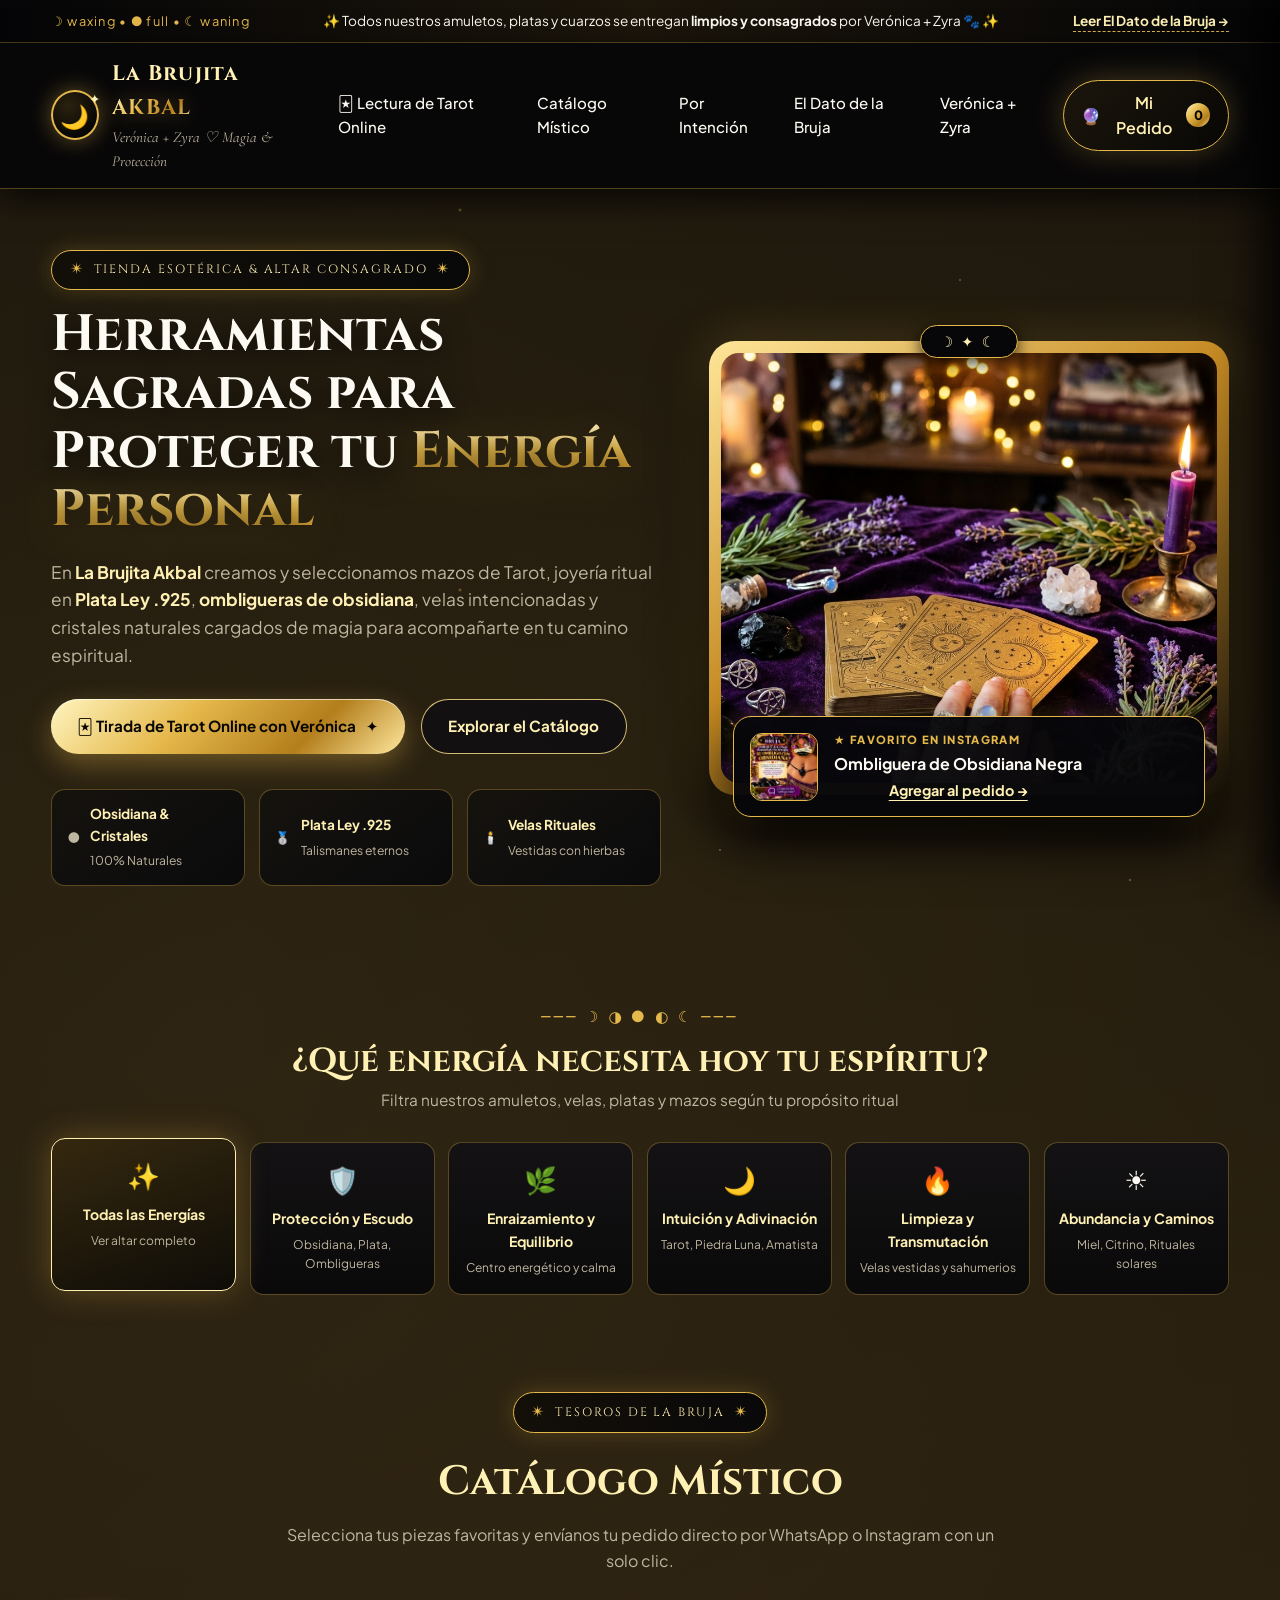
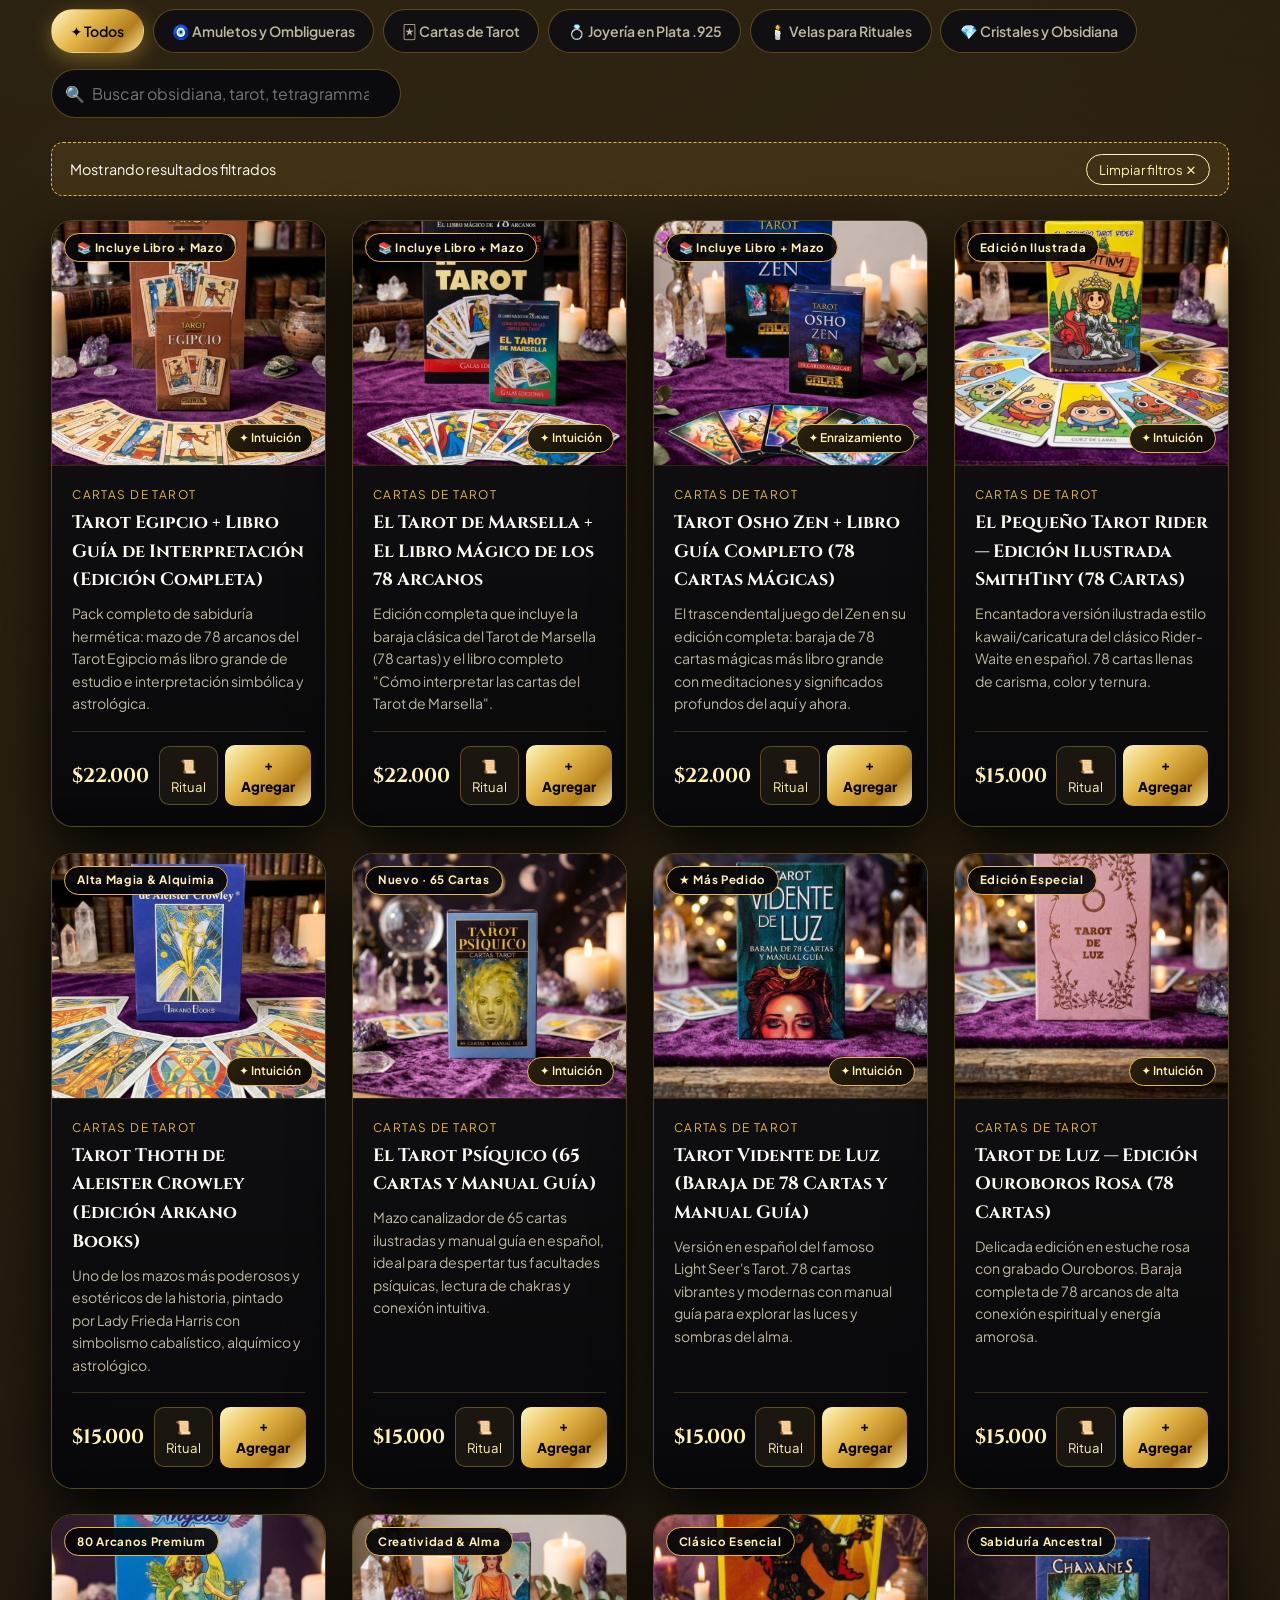
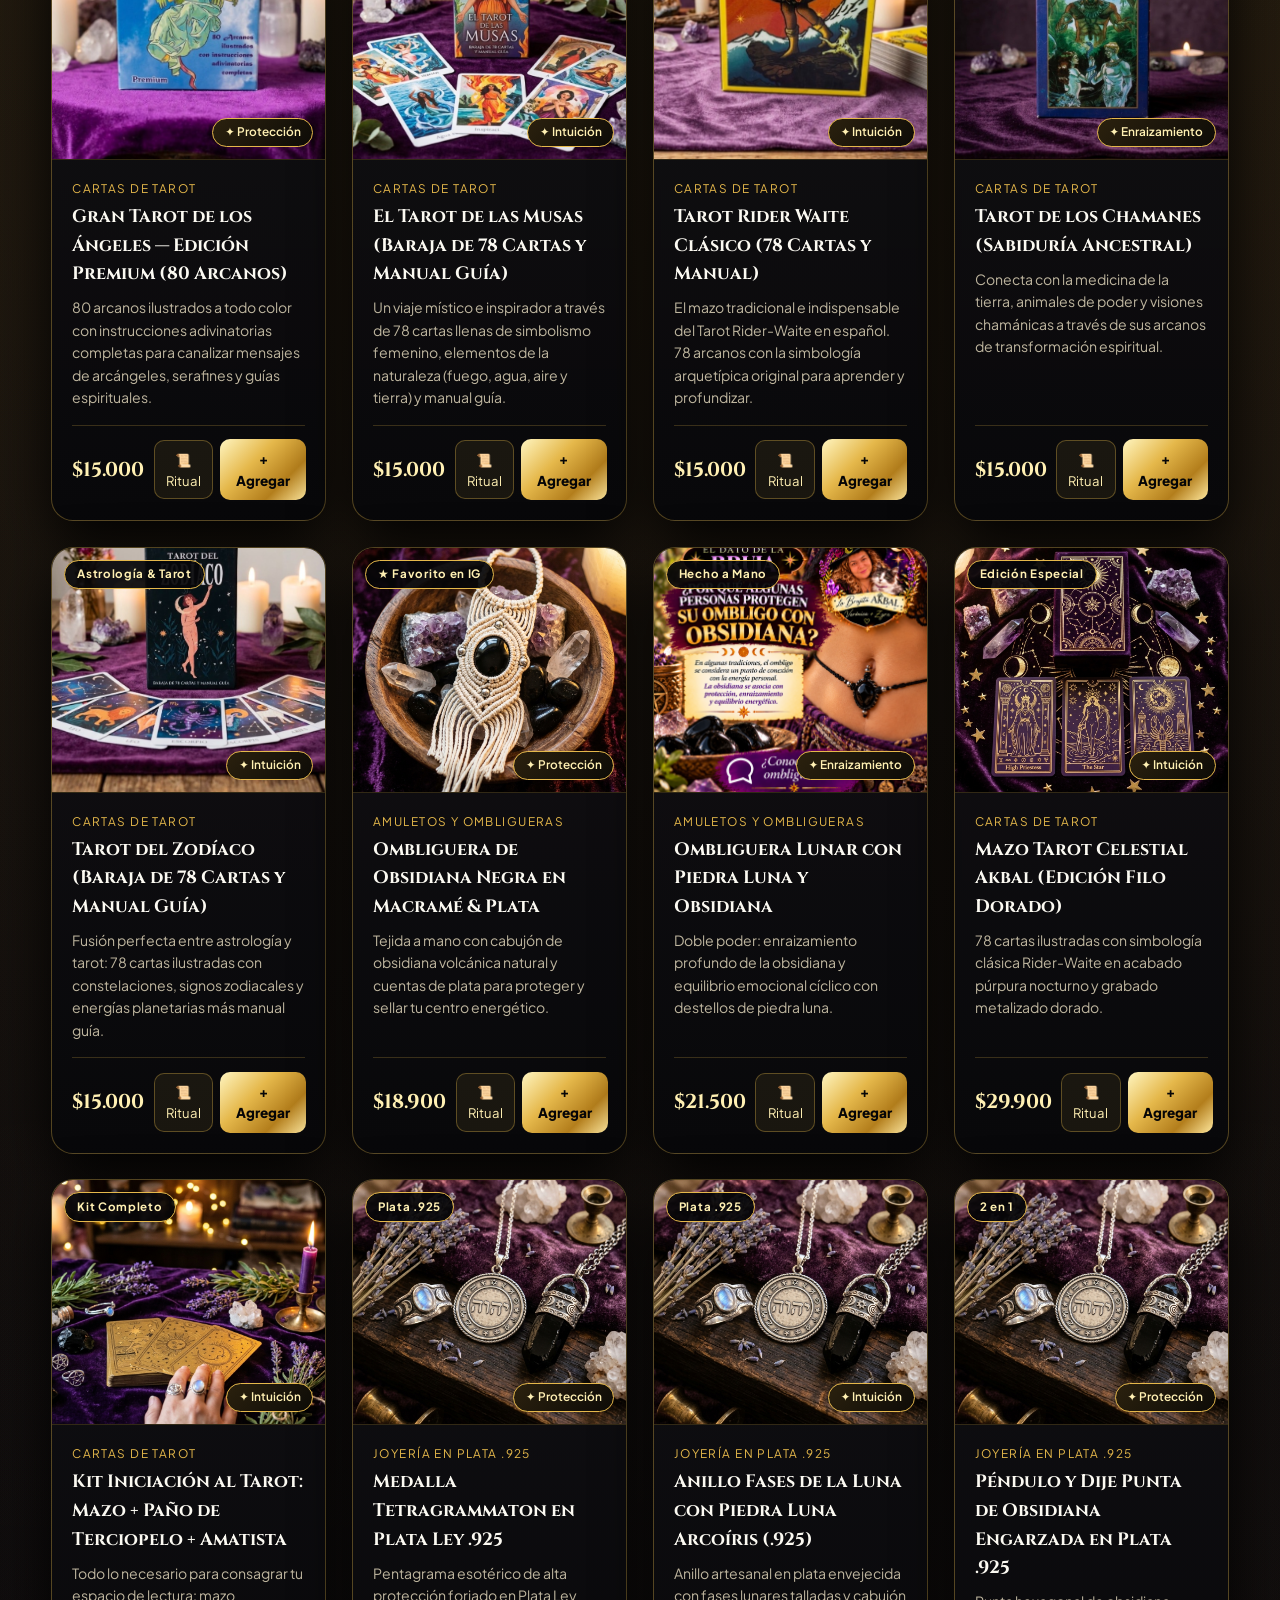
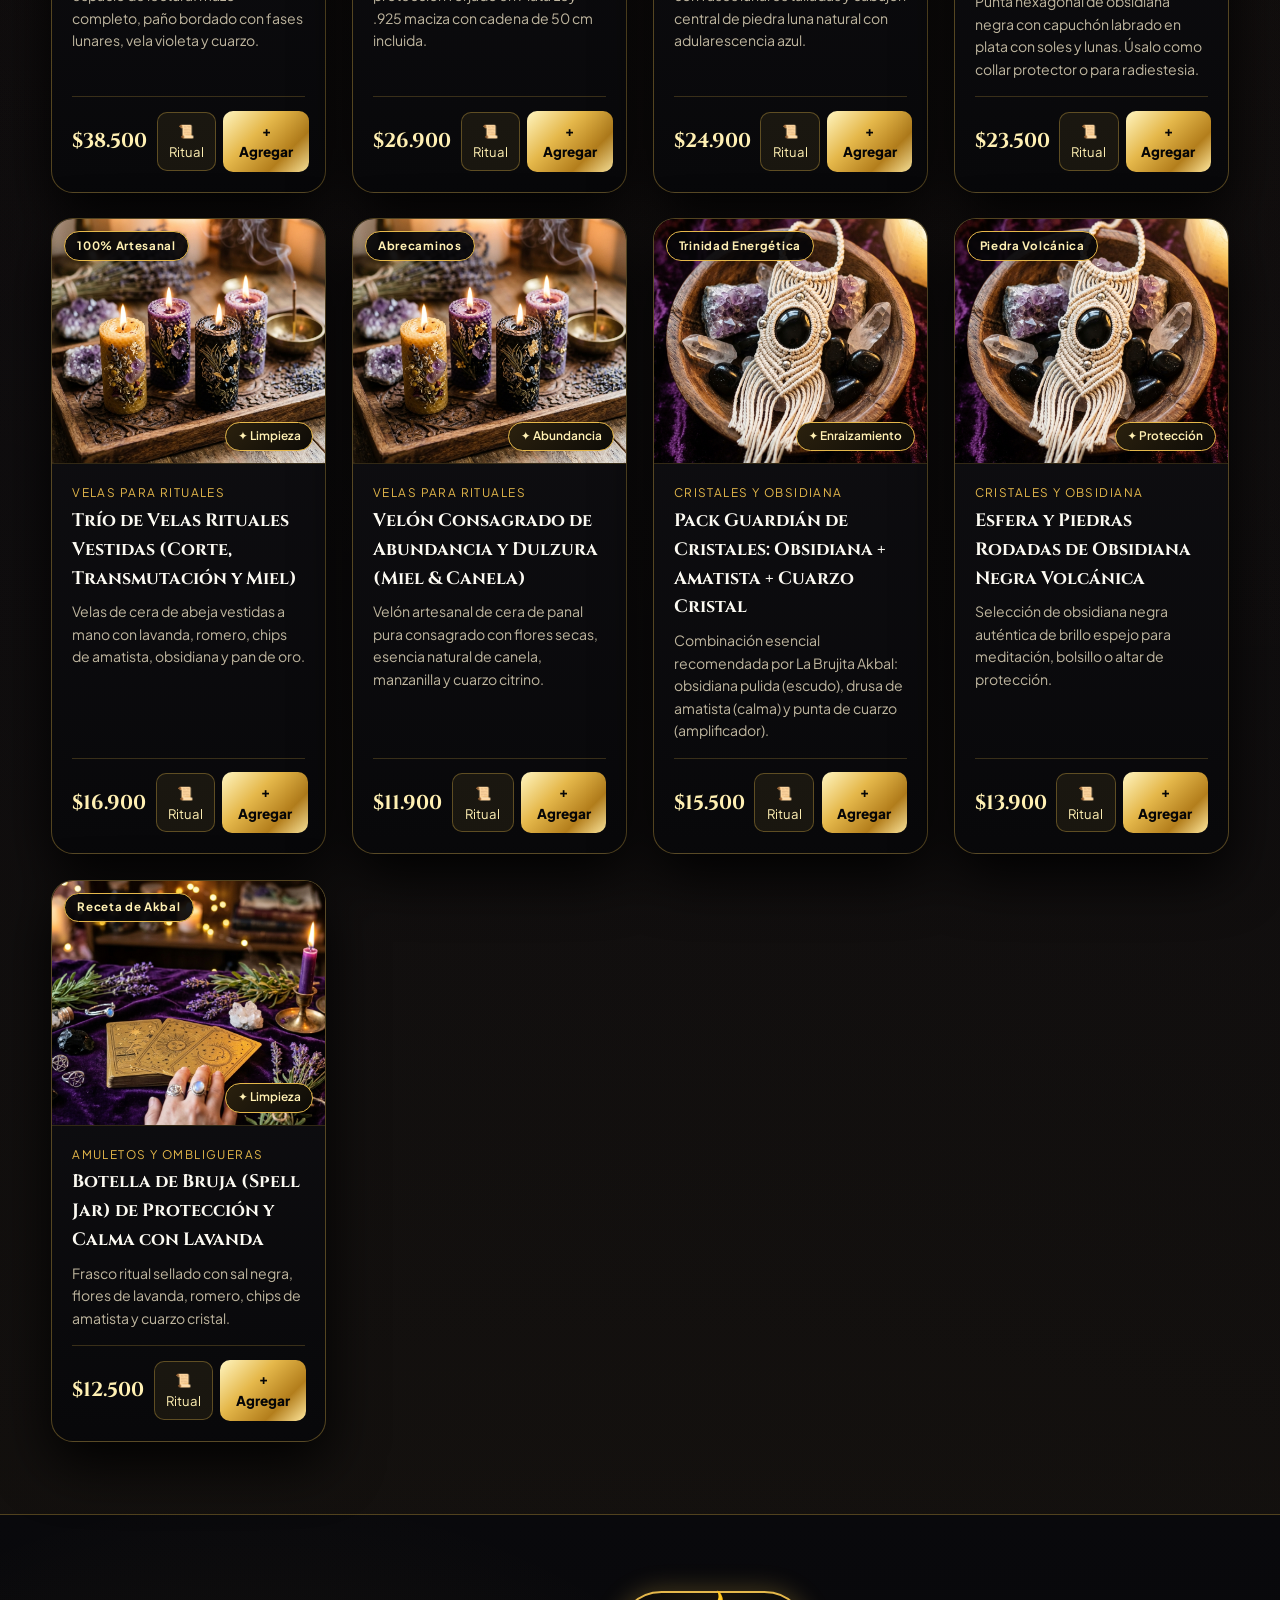
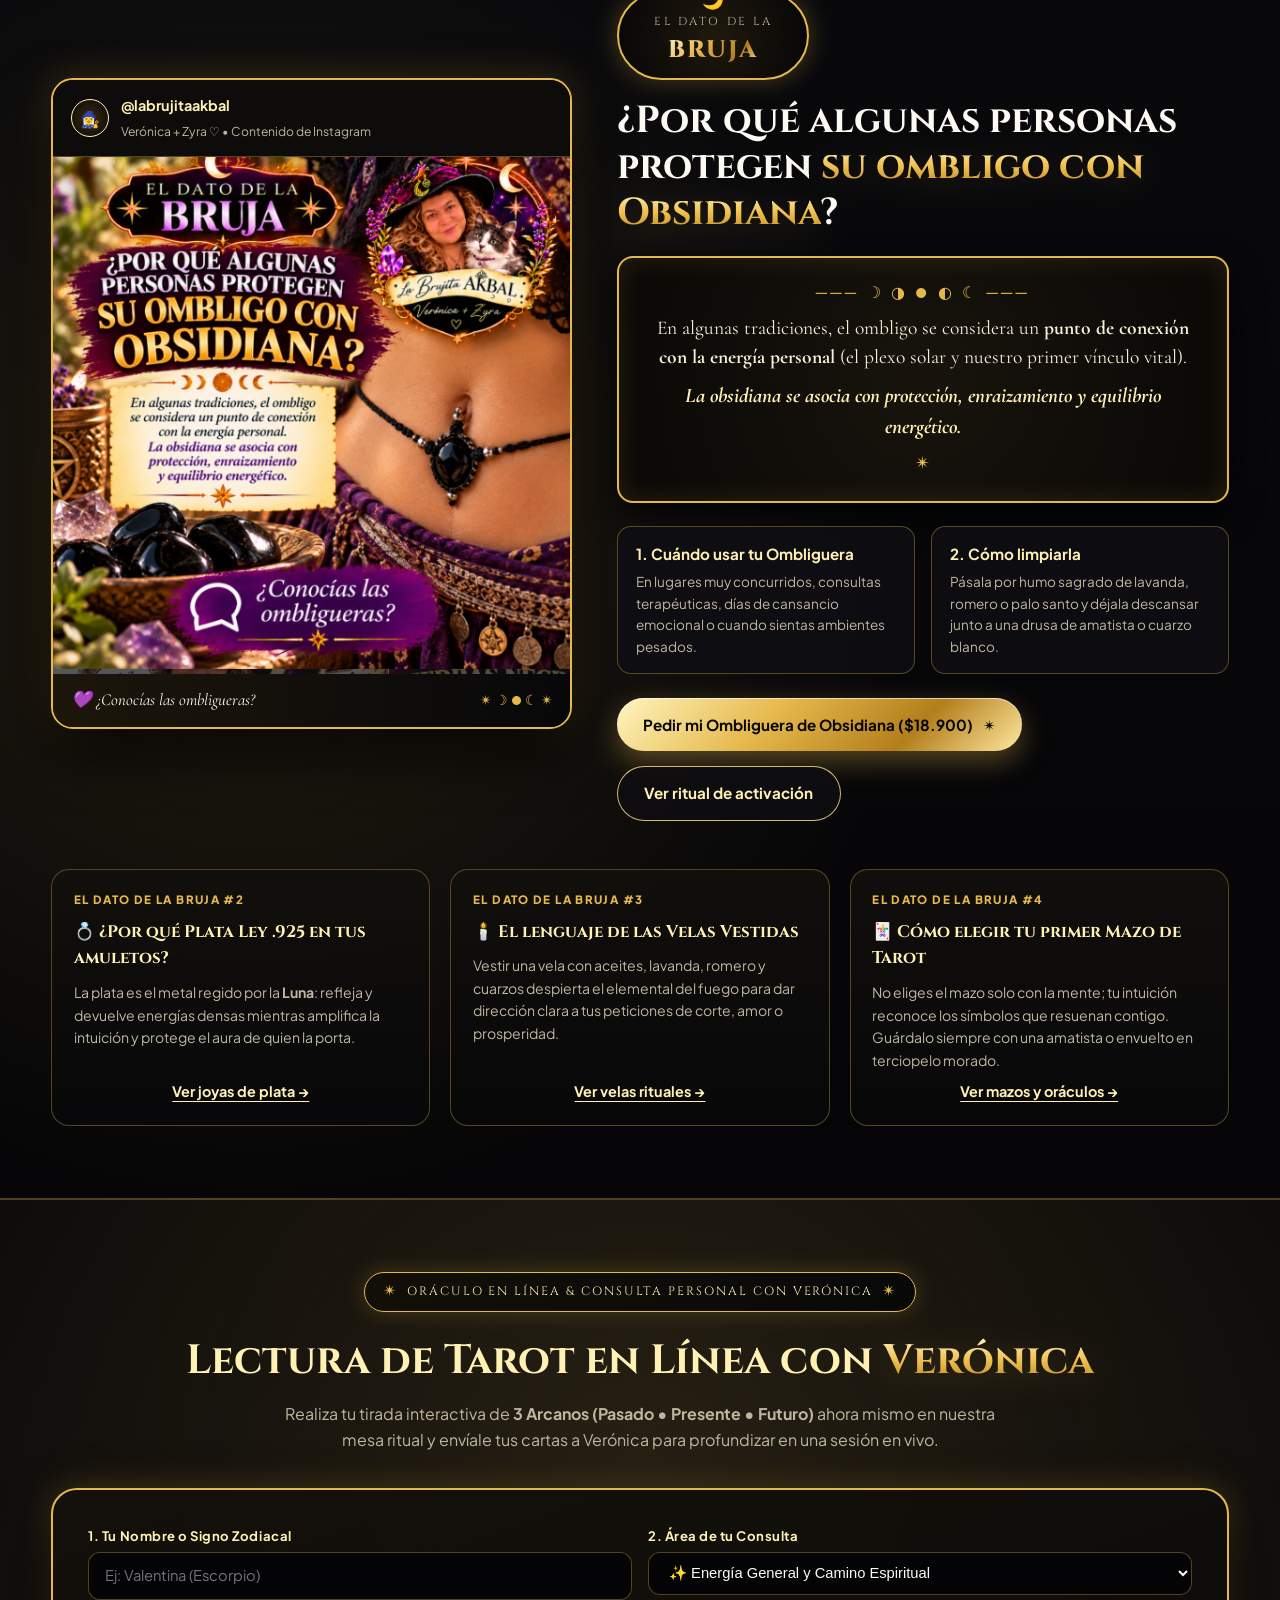
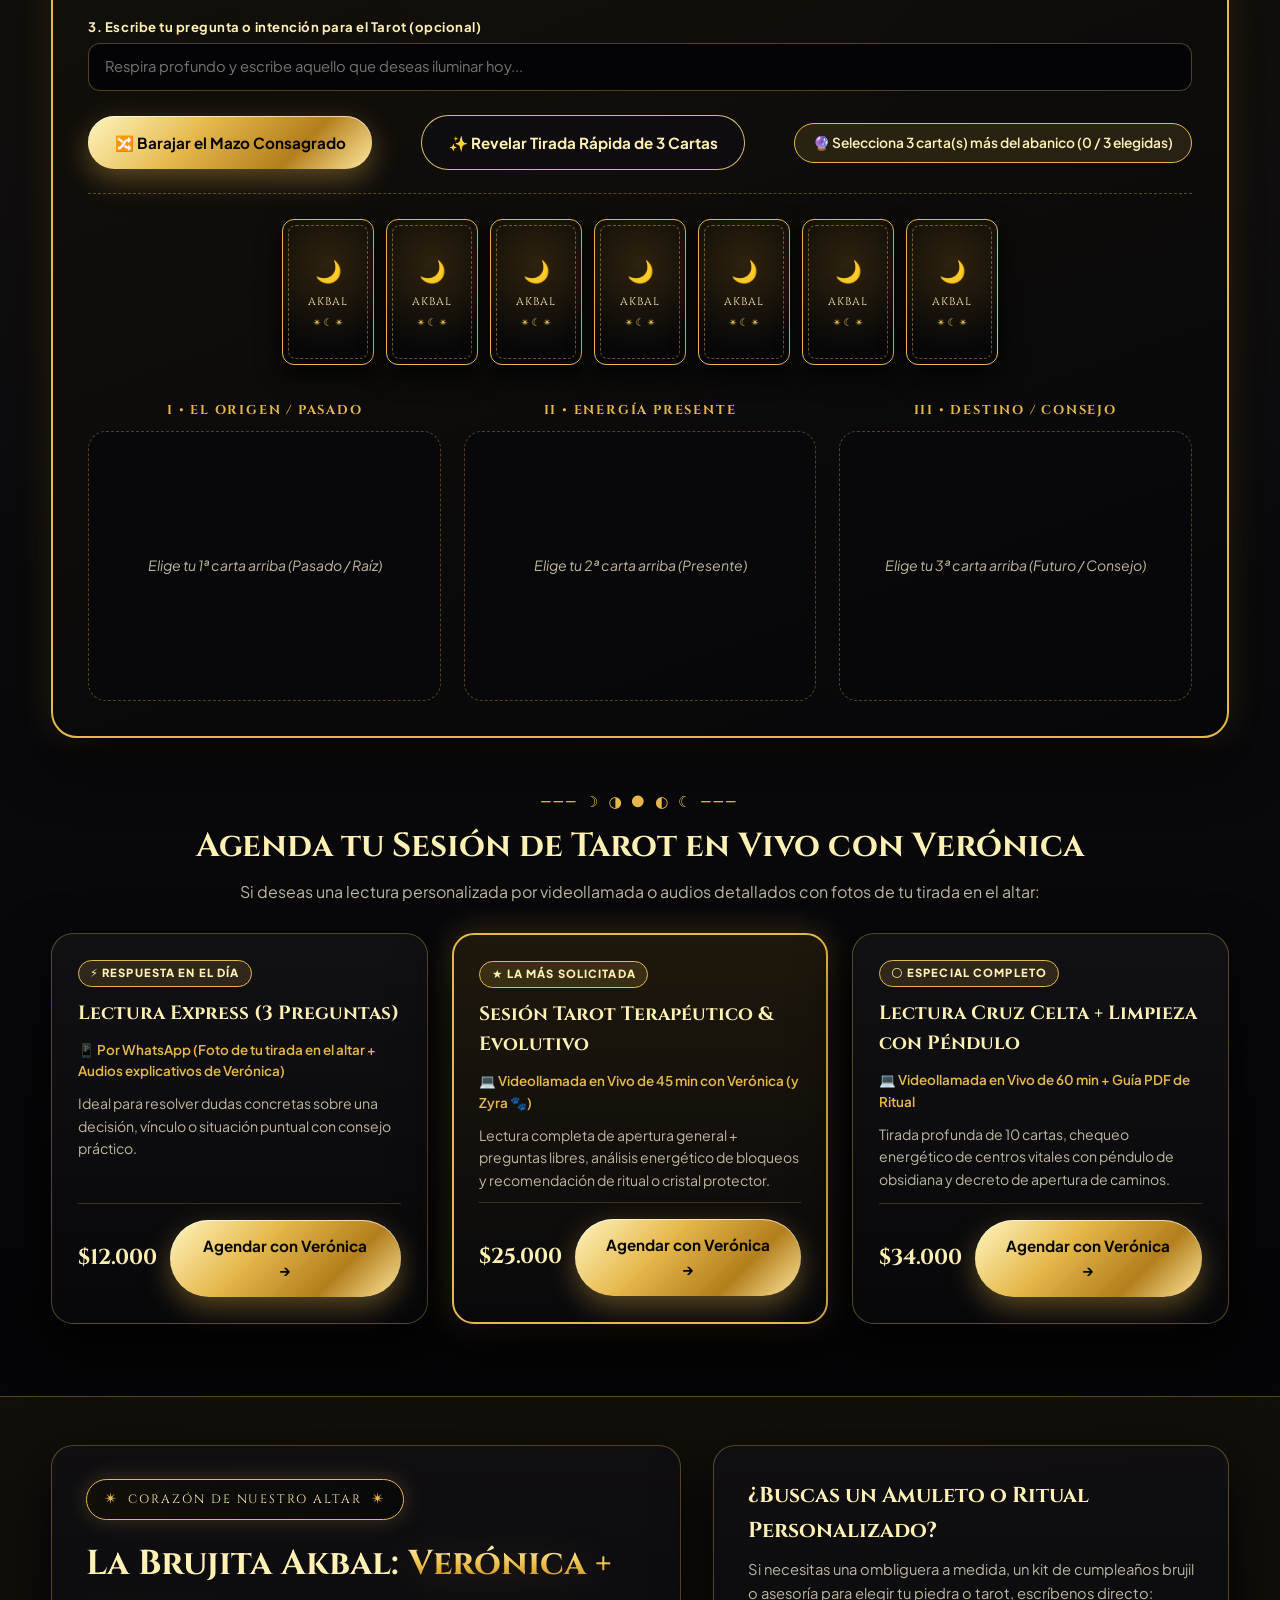
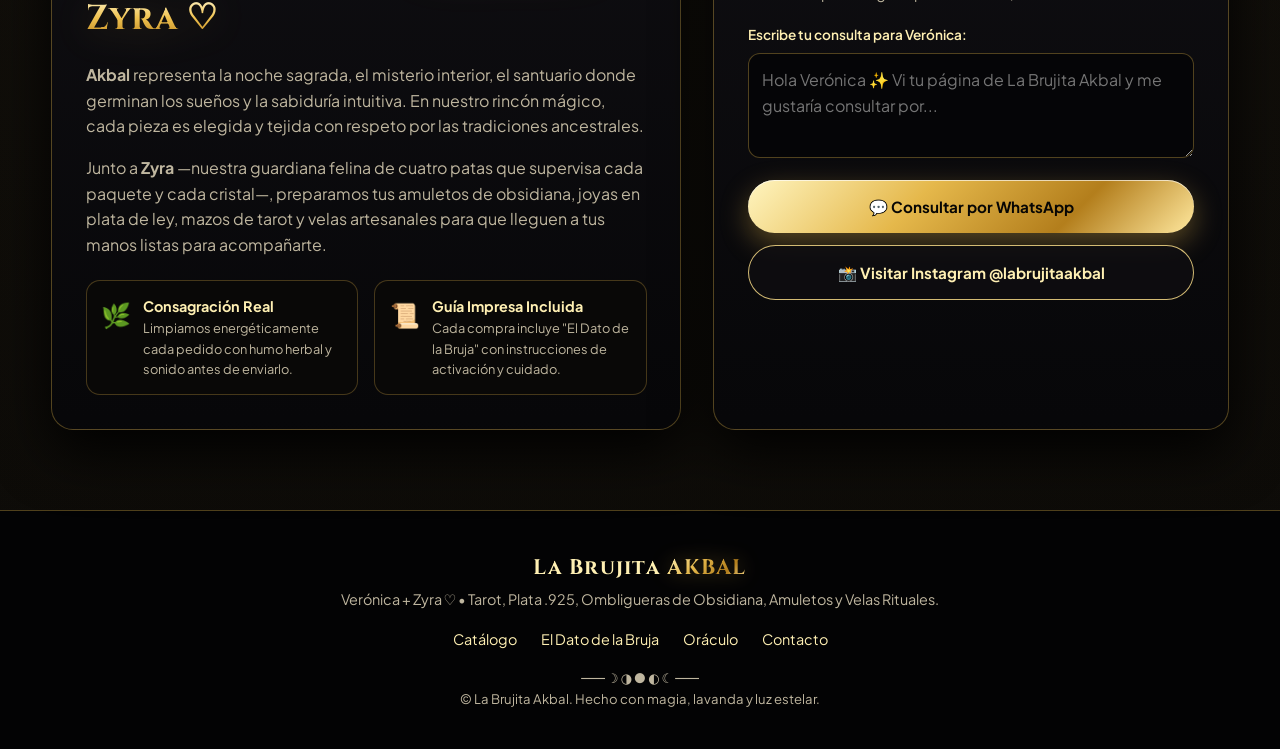
==== index.html @ a2e0f25a "fix: eliminar popups automaticos y permitir leer interpretacion express antes de decidir continuar c" ====
<!DOCTYPE html>
<html lang="es">
<head>
  <meta charset="UTF-8" />
  <meta name="viewport" content="width=device-width, initial-scale=1.0" />
  <title>La Brujita Akbal | Tarot, Plata 925, Ombligueras de Obsidiana, Amuletos y Velas</title>
  <meta name="description" content="Tienda esotérica de La Brujita Akbal (Verónica + Zyra). Cartas de tarot, joyería en plata 925, ombligueras de obsidiana, amuletos de protección, cristales y velas para rituales." />
  <link rel="preconnect" href="https://fonts.googleapis.com">
  <link rel="preconnect" href="https://fonts.gstatic.com" crossorigin>
  <link href="https://fonts.googleapis.com/css2?family=Cinzel+Decorative:wght@700&family=Cinzel:wght@500;600;700;800&family=Cormorant+Garamond:ital,wght@0,500;0,600;0,700;1,600&family=Plus+Jakarta+Sans:wght@400;500;600;700&display=swap" rel="stylesheet">
  <meta http-equiv="Cache-Control" content="no-cache, no-store, must-revalidate" />
  <meta http-equiv="Pragma" content="no-cache" />
  <meta http-equiv="Expires" content="0" />
  <link rel="stylesheet" href="styles.css?v=20261114-4" />
</head>
<body>
  <!-- Fondo estelar decorativo -->
  <div class="celestial-bg" aria-hidden="true"></div>

  <!-- Barra superior de anuncio ritual -->
  <div class="top-banner">
    <div class="container top-banner__inner">
      <span class="moon-phases" aria-hidden="true">☽ waxing • ● full • ☾ waning</span>
      <p>✨ Todos nuestros amuletos, platas y cuarzos se entregan <strong>limpios y consagrados</strong> por Verónica + Zyra 🐾 ✨</p>
      <a href="#dato-bruja" class="top-banner__link">Leer El Dato de la Bruja →</a>
    </div>
  </div>

  <!-- Encabezado principal -->
  <header class="header" id="inicio">
    <div class="container header__inner">
      <a href="#inicio" class="brand" aria-label="La Brujita Akbal - Inicio">
        <div class="brand__emblem">
          <span class="brand__moon">🌙</span>
          <span class="brand__sparkle">✦</span>
        </div>
        <div class="brand__text">
          <span class="brand__title">La Brujita <em>AKBAL</em></span>
          <span class="brand__subtitle">Verónica + Zyra ♡ Magia &amp; Protección</span>
        </div>
      </a>

      <nav class="nav" id="mainNav" aria-label="Navegación principal">
        <a href="#lectura-tarot" class="nav__link">🃏 Lectura de Tarot Online</a>
        <a href="#catalogo" class="nav__link">Catálogo Místico</a>
        <a href="#intenciones" class="nav__link">Por Intención</a>
        <a href="#dato-bruja" class="nav__link">El Dato de la Bruja</a>
        <a href="#nosotras" class="nav__link">Verónica + Zyra</a>
      </nav>

      <div class="header__actions">
        <button class="cart-trigger" id="openCartBtn" aria-label="Abrir carrito de compras">
          <span class="cart-trigger__icon">🔮</span>
          <span class="cart-trigger__label">Mi Pedido</span>
          <span class="cart-trigger__badge" id="cartCountBadge">0</span>
        </button>
        <button class="menu-toggle" id="mobileMenuBtn" aria-label="Abrir menú">
          <span></span><span></span><span></span>
        </button>
      </div>
    </div>
  </header>

  <main>
    <!-- HERO SECTION -->
    <section class="hero">
      <div class="container hero__grid">
        <div class="hero__content">
          <div class="ornate-badge">
            <span class="eight-star">✴</span>
            <span>TIENDA ESOTÉRICA &amp; ALTAR CONSAGRADO</span>
            <span class="eight-star">✴</span>
          </div>

          <h1 class="hero__title">
            Herramientas Sagradas para Proteger tu <span class="gold-gradient">Energía Personal</span>
          </h1>

          <p class="hero__description">
            En <strong>La Brujita Akbal</strong> creamos y seleccionamos mazos de Tarot, joyería ritual en <strong>Plata Ley .925</strong>, <strong>ombligueras de obsidiana</strong>, velas intencionadas y cristales naturales cargados de magia para acompañarte en tu camino espiritual.
          </p>

          <div class="hero__cta-group">
            <a href="#lectura-tarot" class="btn btn--gold">
              <span>🃏 Tirada de Tarot Online con Verónica</span>
              <span aria-hidden="true">✦</span>
            </a>
            <a href="#catalogo" class="btn btn--outline">
              <span>Explorar el Catálogo</span>
            </a>
          </div>

          <div class="hero__highlights">
            <div class="highlight-pill">
              <span class="highlight-pill__icon">🌑</span>
              <div>
                <strong>Obsidiana &amp; Cristales</strong>
                <span>100% Naturales</span>
              </div>
            </div>
            <div class="highlight-pill">
              <span class="highlight-pill__icon">🥈</span>
              <div>
                <strong>Plata Ley .925</strong>
                <span>Talismanes eternos</span>
              </div>
            </div>
            <div class="highlight-pill">
              <span class="highlight-pill__icon">🕯️</span>
              <div>
                <strong>Velas Rituales</strong>
                <span>Vestidas con hierbas</span>
              </div>
            </div>
          </div>
        </div>

        <div class="hero__visual">
          <div class="hero-card-frame">
            <div class="hero-card-frame__moon-crest" aria-hidden="true">☽ ✦ ☾</div>
            <img src="assets/hero-altar.jpg" alt="Altar místico de La Brujita Akbal con tarot dorado, anillos de plata, obsidiana y velas moradas" class="hero-card-frame__img" />
            <div class="hero-floating-card">
              <img src="assets/ig-dato-obsidiana.png" alt="La Brujita Akbal - Verónica y Zyra" class="hero-floating-card__thumb" />
              <div class="hero-floating-card__info">
                <span class="hero-floating-card__tag">★ FAVORITO EN INSTAGRAM</span>
                <strong>Ombliguera de Obsidiana Negra</strong>
                <button class="link-btn" data-quick-add="amb-01">Agregar al pedido →</button>
              </div>
            </div>
          </div>
        </div>
      </div>
    </section>

    <!-- BUSCADOR RÁPIDO POR INTENCIÓN ENERGÉTICA -->
    <section class="intentions-strip" id="intenciones">
      <div class="container">
        <div class="intentions-strip__header">
          <span class="lunar-divider" aria-hidden="true">─── ☽ ◑ ● ◐ ☾ ───</span>
          <h2>¿Qué energía necesita hoy tu espíritu?</h2>
          <p>Filtra nuestros amuletos, velas, platas y mazos según tu propósito ritual</p>
        </div>

        <div class="intentions-grid" id="intentionFilters">
          <button class="intention-card active" data-intention="all">
            <span class="intention-card__icon">✨</span>
            <span class="intention-card__title">Todas las Energías</span>
            <span class="intention-card__desc">Ver altar completo</span>
          </button>
          <button class="intention-card" data-intention="Protección">
            <span class="intention-card__icon">🛡️</span>
            <span class="intention-card__title">Protección y Escudo</span>
            <span class="intention-card__desc">Obsidiana, Plata, Ombligueras</span>
          </button>
          <button class="intention-card" data-intention="Enraizamiento">
            <span class="intention-card__icon">🌿</span>
            <span class="intention-card__title">Enraizamiento y Equilibrio</span>
            <span class="intention-card__desc">Centro energético y calma</span>
          </button>
          <button class="intention-card" data-intention="Intuición">
            <span class="intention-card__icon">🌙</span>
            <span class="intention-card__title">Intuición y Adivinación</span>
            <span class="intention-card__desc">Tarot, Piedra Luna, Amatista</span>
          </button>
          <button class="intention-card" data-intention="Limpieza">
            <span class="intention-card__icon">🔥</span>
            <span class="intention-card__title">Limpieza y Transmutación</span>
            <span class="intention-card__desc">Velas vestidas y sahumerios</span>
          </button>
          <button class="intention-card" data-intention="Abundancia">
            <span class="intention-card__icon">☀️</span>
            <span class="intention-card__title">Abundancia y Caminos</span>
            <span class="intention-card__desc">Miel, Citrino, Rituales solares</span>
          </button>
        </div>
      </div>
    </section>

    <!-- CATÁLOGO DE PRODUCTOS -->
    <section class="catalog-section" id="catalogo">
      <div class="container">
        <div class="section-heading">
          <div class="ornate-badge">
            <span class="eight-star">✴</span>
            <span>TESOROS DE LA BRUJA</span>
            <span class="eight-star">✴</span>
          </div>
          <h2 class="section-heading__title">Catálogo Místico</h2>
          <p class="section-heading__subtitle">
            Selecciona tus piezas favoritas y envíanos tu pedido directo por WhatsApp o Instagram con un solo clic.
          </p>
        </div>

        <!-- Controles de Categoría y Búsqueda -->
        <div class="catalog-controls">
          <div class="category-tabs" id="categoryTabs" role="tablist" aria-label="Categorías de productos">
            <button class="category-tab active" data-category="todos">✦ Todos</button>
            <button class="category-tab" data-category="amuletos">🧿 Amuletos y Ombligueras</button>
            <button class="category-tab" data-category="tarot">🃏 Cartas de Tarot</button>
            <button class="category-tab" data-category="plata">💍 Joyería en Plata .925</button>
            <button class="category-tab" data-category="velas">🕯️ Velas para Rituales</button>
            <button class="category-tab" data-category="cristales">💎 Cristales y Obsidiana</button>
          </div>

          <div class="search-box">
            <span class="search-box__icon" aria-hidden="true">🔍</span>
            <input
              type="search"
              id="searchInput"
              class="search-box__input"
              placeholder="Buscar obsidiana, tarot, tetragrammaton, vela..."
              aria-label="Buscar producto"
            />
          </div>
        </div>

        <!-- Estado de filtros activos -->
        <div class="active-filter-bar" id="activeFilterBar" hidden>
          <span id="activeFilterText">Mostrando resultados filtrados</span>
          <button class="clear-filters-btn" id="clearFiltersBtn">Limpiar filtros ✕</button>
        </div>

        <!-- Grilla de productos renderizada dinámicamente -->
        <div class="products-grid" id="productsGrid" aria-live="polite">
          <article class="product-card">
            <div class="product-card__media">
              <img src="assets/tarot-egipcio-libro.jpg" alt="Tarot Egipcio + Libro Guía de Interpretación (Edición Completa)" class="product-card__img" />
              <span class="product-card__badge">📚 Incluye Libro + Mazo</span>
              <span class="product-card__intention">✦ Intuición</span>
            </div>
            <div class="product-card__body">
              <span class="product-card__category">Cartas de Tarot</span>
              <h3 class="product-card__title">Tarot Egipcio + Libro Guía de Interpretación (Edición Completa)</h3>
              <p class="product-card__desc">Pack completo de sabiduría hermética: mazo de 78 arcanos del Tarot Egipcio más libro grande de estudio e interpretación simbólica y astrológica.</p>
              <div class="product-card__footer">
                <span class="product-card__price">$22.000</span>
                <div class="product-card__actions">
                  <button class="btn-icon-ritual" data-quick-view="tar-11" title="Ver ritual y detalles">📜 Ritual</button>
                  <button class="btn-add-cart" data-quick-add="tar-11">+ Agregar</button>
                </div>
              </div>
            </div>
          </article>
          <article class="product-card">
            <div class="product-card__media">
              <img src="assets/tarot-marsella-libro.jpg" alt="El Tarot de Marsella + El Libro Mágico de los 78 Arcanos" class="product-card__img" />
              <span class="product-card__badge">📚 Incluye Libro + Mazo</span>
              <span class="product-card__intention">✦ Intuición</span>
            </div>
            <div class="product-card__body">
              <span class="product-card__category">Cartas de Tarot</span>
              <h3 class="product-card__title">El Tarot de Marsella + El Libro Mágico de los 78 Arcanos</h3>
              <p class="product-card__desc">Edición completa que incluye la baraja clásica del Tarot de Marsella (78 cartas) y el libro completo "Cómo interpretar las cartas del Tarot de Marsella".</p>
              <div class="product-card__footer">
                <span class="product-card__price">$22.000</span>
                <div class="product-card__actions">
                  <button class="btn-icon-ritual" data-quick-view="tar-12" title="Ver ritual y detalles">📜 Ritual</button>
                  <button class="btn-add-cart" data-quick-add="tar-12">+ Agregar</button>
                </div>
              </div>
            </div>
          </article>
          <article class="product-card">
            <div class="product-card__media">
              <img src="assets/tarot-osho-zen-libro.jpg" alt="Tarot Osho Zen + Libro Guía Completo (78 Cartas Mágicas)" class="product-card__img" />
              <span class="product-card__badge">📚 Incluye Libro + Mazo</span>
              <span class="product-card__intention">✦ Enraizamiento</span>
            </div>
            <div class="product-card__body">
              <span class="product-card__category">Cartas de Tarot</span>
              <h3 class="product-card__title">Tarot Osho Zen + Libro Guía Completo (78 Cartas Mágicas)</h3>
              <p class="product-card__desc">El trascendental juego del Zen en su edición completa: baraja de 78 cartas mágicas más libro grande con meditaciones y significados profundos del aquí y ahora.</p>
              <div class="product-card__footer">
                <span class="product-card__price">$22.000</span>
                <div class="product-card__actions">
                  <button class="btn-icon-ritual" data-quick-view="tar-13" title="Ver ritual y detalles">📜 Ritual</button>
                  <button class="btn-add-cart" data-quick-add="tar-13">+ Agregar</button>
                </div>
              </div>
            </div>
          </article>
          <article class="product-card">
            <div class="product-card__media">
              <img src="assets/tarot-rider-smithtiny.jpg" alt="El Pequeño Tarot Rider — Edición Ilustrada SmithTiny (78 Cartas)" class="product-card__img" />
              <span class="product-card__badge">Edición Ilustrada</span>
              <span class="product-card__intention">✦ Intuición</span>
            </div>
            <div class="product-card__body">
              <span class="product-card__category">Cartas de Tarot</span>
              <h3 class="product-card__title">El Pequeño Tarot Rider — Edición Ilustrada SmithTiny (78 Cartas)</h3>
              <p class="product-card__desc">Encantadora versión ilustrada estilo kawaii/caricatura del clásico Rider-Waite en español. 78 cartas llenas de carisma, color y ternura.</p>
              <div class="product-card__footer">
                <span class="product-card__price">$15.000</span>
                <div class="product-card__actions">
                  <button class="btn-icon-ritual" data-quick-view="tar-14" title="Ver ritual y detalles">📜 Ritual</button>
                  <button class="btn-add-cart" data-quick-add="tar-14">+ Agregar</button>
                </div>
              </div>
            </div>
          </article>
          <article class="product-card">
            <div class="product-card__media">
              <img src="assets/tarot-thoth-crowley.jpg" alt="Tarot Thoth de Aleister Crowley (Edición Arkano Books)" class="product-card__img" />
              <span class="product-card__badge">Alta Magia &amp; Alquimia</span>
              <span class="product-card__intention">✦ Intuición</span>
            </div>
            <div class="product-card__body">
              <span class="product-card__category">Cartas de Tarot</span>
              <h3 class="product-card__title">Tarot Thoth de Aleister Crowley (Edición Arkano Books)</h3>
              <p class="product-card__desc">Uno de los mazos más poderosos y esotéricos de la historia, pintado por Lady Frieda Harris con simbolismo cabalístico, alquímico y astrológico.</p>
              <div class="product-card__footer">
                <span class="product-card__price">$15.000</span>
                <div class="product-card__actions">
                  <button class="btn-icon-ritual" data-quick-view="tar-15" title="Ver ritual y detalles">📜 Ritual</button>
                  <button class="btn-add-cart" data-quick-add="tar-15">+ Agregar</button>
                </div>
              </div>
            </div>
          </article>
          <article class="product-card">
            <div class="product-card__media">
              <img src="assets/tarot-psiquico.jpg" alt="El Tarot Psíquico (65 Cartas y Manual Guía)" class="product-card__img" />
              <span class="product-card__badge">Nuevo · 65 Cartas</span>
              <span class="product-card__intention">✦ Intuición</span>
            </div>
            <div class="product-card__body">
              <span class="product-card__category">Cartas de Tarot</span>
              <h3 class="product-card__title">El Tarot Psíquico (65 Cartas y Manual Guía)</h3>
              <p class="product-card__desc">Mazo canalizador de 65 cartas ilustradas y manual guía en español, ideal para despertar tus facultades psíquicas, lectura de chakras y conexión intuitiva.</p>
              <div class="product-card__footer">
                <span class="product-card__price">$15.000</span>
                <div class="product-card__actions">
                  <button class="btn-icon-ritual" data-quick-view="tar-03" title="Ver ritual y detalles">📜 Ritual</button>
                  <button class="btn-add-cart" data-quick-add="tar-03">+ Agregar</button>
                </div>
              </div>
            </div>
          </article>
          <article class="product-card">
            <div class="product-card__media">
              <img src="assets/tarot-vidente-de-luz.jpg" alt="Tarot Vidente de Luz (Baraja de 78 Cartas y Manual Guía)" class="product-card__img" />
              <span class="product-card__badge">★ Más Pedido</span>
              <span class="product-card__intention">✦ Intuición</span>
            </div>
            <div class="product-card__body">
              <span class="product-card__category">Cartas de Tarot</span>
              <h3 class="product-card__title">Tarot Vidente de Luz (Baraja de 78 Cartas y Manual Guía)</h3>
              <p class="product-card__desc">Versión en español del famoso Light Seer's Tarot. 78 cartas vibrantes y modernas con manual guía para explorar las luces y sombras del alma.</p>
              <div class="product-card__footer">
                <span class="product-card__price">$15.000</span>
                <div class="product-card__actions">
                  <button class="btn-icon-ritual" data-quick-view="tar-04" title="Ver ritual y detalles">📜 Ritual</button>
                  <button class="btn-add-cart" data-quick-add="tar-04">+ Agregar</button>
                </div>
              </div>
            </div>
          </article>
          <article class="product-card">
            <div class="product-card__media">
              <img src="assets/tarot-de-luz-rosa.jpg" alt="Tarot de Luz — Edición Ouroboros Rosa (78 Cartas)" class="product-card__img" />
              <span class="product-card__badge">Edición Especial</span>
              <span class="product-card__intention">✦ Intuición</span>
            </div>
            <div class="product-card__body">
              <span class="product-card__category">Cartas de Tarot</span>
              <h3 class="product-card__title">Tarot de Luz — Edición Ouroboros Rosa (78 Cartas)</h3>
              <p class="product-card__desc">Delicada edición en estuche rosa con grabado Ouroboros. Baraja completa de 78 arcanos de alta conexión espiritual y energía amorosa.</p>
              <div class="product-card__footer">
                <span class="product-card__price">$15.000</span>
                <div class="product-card__actions">
                  <button class="btn-icon-ritual" data-quick-view="tar-05" title="Ver ritual y detalles">📜 Ritual</button>
                  <button class="btn-add-cart" data-quick-add="tar-05">+ Agregar</button>
                </div>
              </div>
            </div>
          </article>
          <article class="product-card">
            <div class="product-card__media">
              <img src="assets/gran-tarot-angeles.jpg" alt="Gran Tarot de los Ángeles — Edición Premium (80 Arcanos)" class="product-card__img" />
              <span class="product-card__badge">80 Arcanos Premium</span>
              <span class="product-card__intention">✦ Protección</span>
            </div>
            <div class="product-card__body">
              <span class="product-card__category">Cartas de Tarot</span>
              <h3 class="product-card__title">Gran Tarot de los Ángeles — Edición Premium (80 Arcanos)</h3>
              <p class="product-card__desc">80 arcanos ilustrados a todo color con instrucciones adivinatorias completas para canalizar mensajes de arcángeles, serafines y guías espirituales.</p>
              <div class="product-card__footer">
                <span class="product-card__price">$15.000</span>
                <div class="product-card__actions">
                  <button class="btn-icon-ritual" data-quick-view="tar-06" title="Ver ritual y detalles">📜 Ritual</button>
                  <button class="btn-add-cart" data-quick-add="tar-06">+ Agregar</button>
                </div>
              </div>
            </div>
          </article>
          <article class="product-card">
            <div class="product-card__media">
              <img src="assets/tarot-de-las-musas.jpg" alt="El Tarot de las Musas (Baraja de 78 Cartas y Manual Guía)" class="product-card__img" />
              <span class="product-card__badge">Creatividad &amp; Alma</span>
              <span class="product-card__intention">✦ Intuición</span>
            </div>
            <div class="product-card__body">
              <span class="product-card__category">Cartas de Tarot</span>
              <h3 class="product-card__title">El Tarot de las Musas (Baraja de 78 Cartas y Manual Guía)</h3>
              <p class="product-card__desc">Un viaje místico e inspirador a través de 78 cartas llenas de simbolismo femenino, elementos de la naturaleza (fuego, agua, aire y tierra) y manual guía.</p>
              <div class="product-card__footer">
                <span class="product-card__price">$15.000</span>
                <div class="product-card__actions">
                  <button class="btn-icon-ritual" data-quick-view="tar-07" title="Ver ritual y detalles">📜 Ritual</button>
                  <button class="btn-add-cart" data-quick-add="tar-07">+ Agregar</button>
                </div>
              </div>
            </div>
          </article>
          <article class="product-card">
            <div class="product-card__media">
              <img src="assets/tarot-rider-waite.jpg" alt="Tarot Rider Waite Clásico (78 Cartas y Manual)" class="product-card__img" />
              <span class="product-card__badge">Clásico Esencial</span>
              <span class="product-card__intention">✦ Intuición</span>
            </div>
            <div class="product-card__body">
              <span class="product-card__category">Cartas de Tarot</span>
              <h3 class="product-card__title">Tarot Rider Waite Clásico (78 Cartas y Manual)</h3>
              <p class="product-card__desc">El mazo tradicional e indispensable del Tarot Rider-Waite en español. 78 arcanos con la simbología arquetípica original para aprender y profundizar.</p>
              <div class="product-card__footer">
                <span class="product-card__price">$15.000</span>
                <div class="product-card__actions">
                  <button class="btn-icon-ritual" data-quick-view="tar-08" title="Ver ritual y detalles">📜 Ritual</button>
                  <button class="btn-add-cart" data-quick-add="tar-08">+ Agregar</button>
                </div>
              </div>
            </div>
          </article>
          <article class="product-card">
            <div class="product-card__media">
              <img src="assets/tarot-de-los-chamanes.jpg" alt="Tarot de los Chamanes (Sabiduría Ancestral)" class="product-card__img" />
              <span class="product-card__badge">Sabiduría Ancestral</span>
              <span class="product-card__intention">✦ Enraizamiento</span>
            </div>
            <div class="product-card__body">
              <span class="product-card__category">Cartas de Tarot</span>
              <h3 class="product-card__title">Tarot de los Chamanes (Sabiduría Ancestral)</h3>
              <p class="product-card__desc">Conecta con la medicina de la tierra, animales de poder y visiones chamánicas a través de sus arcanos de transformación espiritual.</p>
              <div class="product-card__footer">
                <span class="product-card__price">$15.000</span>
                <div class="product-card__actions">
                  <button class="btn-icon-ritual" data-quick-view="tar-09" title="Ver ritual y detalles">📜 Ritual</button>
                  <button class="btn-add-cart" data-quick-add="tar-09">+ Agregar</button>
                </div>
              </div>
            </div>
          </article>
          <article class="product-card">
            <div class="product-card__media">
              <img src="assets/tarot-del-zodiaco.jpg" alt="Tarot del Zodíaco (Baraja de 78 Cartas y Manual Guía)" class="product-card__img" />
              <span class="product-card__badge">Astrología &amp; Tarot</span>
              <span class="product-card__intention">✦ Intuición</span>
            </div>
            <div class="product-card__body">
              <span class="product-card__category">Cartas de Tarot</span>
              <h3 class="product-card__title">Tarot del Zodíaco (Baraja de 78 Cartas y Manual Guía)</h3>
              <p class="product-card__desc">Fusión perfecta entre astrología y tarot: 78 cartas ilustradas con constelaciones, signos zodiacales y energías planetarias más manual guía.</p>
              <div class="product-card__footer">
                <span class="product-card__price">$15.000</span>
                <div class="product-card__actions">
                  <button class="btn-icon-ritual" data-quick-view="tar-10" title="Ver ritual y detalles">📜 Ritual</button>
                  <button class="btn-add-cart" data-quick-add="tar-10">+ Agregar</button>
                </div>
              </div>
            </div>
          </article>
        </div>
      </div>
    </section>

    <!-- SECCIÓN ESPECIAL: EL DATO DE LA BRUJA (Inspirado directamente en el post de IG) -->
    <section class="witch-tip-section" id="dato-bruja">
      <div class="container">
        <div class="witch-tip-wrapper">
          <!-- Columna de la gráfica original de Instagram -->
          <div class="witch-tip-media">
            <div class="ig-frame">
              <div class="ig-frame__header">
                <div class="ig-frame__avatar">🧙‍♀️</div>
                <div>
                  <strong>@labrujitaakbal</strong>
                  <span>Verónica + Zyra ♡ • Contenido de Instagram</span>
                </div>
              </div>
              <img
                src="assets/ig-dato-obsidiana.png"
                alt="El Dato de la Bruja: ¿Por qué algunas personas protegen su ombligo con obsidiana? La Brujita Akbal Verónica + Zyra"
                class="ig-frame__image"
              />
              <div class="ig-frame__footer">
                <span>💜 ¿Conocías las ombligueras?</span>
                <span class="ig-frame__sparkles">✴ ☽ ● ☾ ✴</span>
              </div>
            </div>
          </div>

          <!-- Columna explicativa estilo Pergamino de La Brujita Akbal -->
          <div class="witch-tip-content">
            <div class="witch-header-plaque">
              <span class="plaque-moon">🌙</span>
              <span class="plaque-small">EL DATO DE LA</span>
              <span class="plaque-big">BRUJA</span>
            </div>

            <h2 class="witch-tip__question">
              ¿Por qué algunas personas protegen <span class="gold-gradient">su ombligo con Obsidiana</span>?
            </h2>

            <!-- Pergamino idéntico a la estética del post -->
            <div class="parchment-scroll">
              <div class="parchment-scroll__moons" aria-hidden="true">─── ☽ ◑ ● ◐ ☾ ───</div>
              <p>
                En algunas tradiciones, el ombligo se considera un <strong>punto de conexión con la energía personal</strong> (el plexo solar y nuestro primer vínculo vital).
              </p>
              <p class="parchment-scroll__highlight">
                La obsidiana se asocia con protección, enraizamiento y equilibrio energético.
              </p>
              <div class="parchment-scroll__star" aria-hidden="true">✴</div>
            </div>

            <div class="witch-tip-cards">
              <article class="mini-lore-card">
                <h3>1. Cuándo usar tu Ombliguera</h3>
                <p>En lugares muy concurridos, consultas terapéuticas, días de cansancio emocional o cuando sientas ambientes pesados.</p>
              </article>
              <article class="mini-lore-card">
                <h3>2. Cómo limpiarla</h3>
                <p>Pásala por humo sagrado de lavanda, romero o palo santo y déjala descansar junto a una drusa de amatista o cuarzo blanco.</p>
              </article>
            </div>

            <div class="witch-tip__actions">
              <button class="btn btn--gold" data-quick-add="amb-01">
                <span>Pedir mi Ombliguera de Obsidiana ($18.900)</span>
                <span>✴</span>
              </button>
              <button class="btn btn--outline" data-quick-view="amb-01">
                Ver ritual de activación
              </button>
            </div>
          </div>
        </div>

        <!-- Más Datos de la Bruja (Carrusel / Tarjetas educativas) -->
        <div class="more-tips-grid">
          <article class="tip-pill-card">
            <span class="tip-pill-card__tag">EL DATO DE LA BRUJA #2</span>
            <h3>💍 ¿Por qué Plata Ley .925 en tus amuletos?</h3>
            <p>La plata es el metal regido por la <strong>Luna</strong>: refleja y devuelve energías densas mientras amplifica la intuición y protege el aura de quien la porta.</p>
            <button class="link-btn" data-filter-cat="plata">Ver joyas de plata →</button>
          </article>

          <article class="tip-pill-card">
            <span class="tip-pill-card__tag">EL DATO DE LA BRUJA #3</span>
            <h3>🕯️ El lenguaje de las Velas Vestidas</h3>
            <p>Vestir una vela con aceites, lavanda, romero y cuarzos despierta el elemental del fuego para dar dirección clara a tus peticiones de corte, amor o prosperidad.</p>
            <button class="link-btn" data-filter-cat="velas">Ver velas rituales →</button>
          </article>

          <article class="tip-pill-card">
            <span class="tip-pill-card__tag">EL DATO DE LA BRUJA #4</span>
            <h3>🃏 Cómo elegir tu primer Mazo de Tarot</h3>
            <p>No eliges el mazo solo con la mente; tu intuición reconoce los símbolos que resuenan contigo. Guárdalo siempre con una amatista o envuelto en terciopelo morado.</p>
            <button class="link-btn" data-filter-cat="tarot">Ver mazos y oráculos →</button>
          </article>
        </div>
      </div>
    </section>

    <!-- SALA DE LECTURA DE TAROT EN LÍNEA CON VERÓNICA (INTERACTIVA + RESERVA DE SESIONES) -->
    <section class="tarot-room-section" id="lectura-tarot">
      <div class="container">
        <div class="section-heading">
          <div class="ornate-badge">
            <span class="eight-star">✴</span>
            <span>ORÁCULO EN LÍNEA &amp; CONSULTA PERSONAL CON VERÓNICA</span>
            <span class="eight-star">✴</span>
          </div>
          <h2 class="section-heading__title">Lectura de Tarot en Línea con <span class="gold-gradient">Verónica</span></h2>
          <p class="section-heading__subtitle">
            Realiza tu tirada interactiva de <strong>3 Arcanos (Pasado • Presente • Futuro)</strong> ahora mismo en nuestra mesa ritual y envíale tus cartas a Verónica para profundizar en una sesión en vivo.
          </p>
        </div>

        <div class="tarot-altar-box" id="oraculo">
          <!-- Paso 1: Intención y Pregunta del Consultante -->
          <div class="tarot-setup-grid">
            <div class="tarot-field">
              <label for="tarotQuerentName">1. Tu Nombre o Signo Zodiacal</label>
              <input type="text" id="tarotQuerentName" placeholder="Ej: Valentina (Escorpio)" />
            </div>
            <div class="tarot-field">
              <label for="tarotSpreadTopic">2. Área de tu Consulta</label>
              <select id="tarotSpreadTopic">
                <option value="Energía General y Camino Espiritual">✨ Energía General y Camino Espiritual</option>
                <option value="Amor, Vínculos y Pareja">💛 Amor, Vínculos y Pareja</option>
                <option value="Trabajo, Abundancia y Proyectos">☀️ Trabajo, Abundancia y Proyectos</option>
                <option value="Protección, Limpieza y Bloqueos">🛡️ Protección, Limpieza y Bloqueos</option>
              </select>
            </div>
            <div class="tarot-field tarot-field--wide">
              <label for="tarotQuerentQuestion">3. Escribe tu pregunta o intención para el Tarot (opcional)</label>
              <input type="text" id="tarotQuerentQuestion" placeholder="Respira profundo y escribe aquello que deseas iluminar hoy..." />
            </div>
          </div>

          <!-- Controles de la Mesa Ritual -->
          <div class="tarot-deck-controls">
            <button class="btn btn--gold" id="shuffleDeckBtn">
              <span>🔀 Barajar el Mazo Consagrado</span>
            </button>
            <button class="btn btn--outline" id="revealAllSpreadBtn">
              <span>✨ Revelar Tirada Rápida de 3 Cartas</span>
            </button>
            <span class="tarot-status-pill" id="tarotStepStatus">🔮 Selecciona 3 cartas del abanico dorado (0 / 3 elegidas)</span>
          </div>

          <!-- Abanico Interactivo de Cartas Boca Abajo -->
          <div class="tarot-fan-container" id="tarotFanContainer" aria-label="Abanico de cartas de tarot para elegir"></div>

          <!-- Las 3 Posiciones de la Tirada (Pasado, Presente, Futuro) -->
          <div class="tarot-spread-slots" id="tarotSpreadSlots">
            <div class="spread-slot" data-slot="0">
              <span class="spread-slot__label">I • EL ORIGEN / PASADO</span>
              <div class="spread-slot__card" id="spreadSlot0">
                <span class="slot-placeholder">Elige tu 1ª carta arriba</span>
              </div>
            </div>
            <div class="spread-slot" data-slot="1">
              <span class="spread-slot__label">II • ENERGÍA PRESENTE</span>
              <div class="spread-slot__card" id="spreadSlot1">
                <span class="slot-placeholder">Elige tu 2ª carta arriba</span>
              </div>
            </div>
            <div class="spread-slot" data-slot="2">
              <span class="spread-slot__label">III • DESTINO / CONSEJO</span>
              <div class="spread-slot__card" id="spreadSlot2">
                <span class="slot-placeholder">Elige tu 3ª carta arriba</span>
              </div>
            </div>
          </div>

          <!-- Lectura Completa Canalizada + Botón para enviar tirada a Verónica -->
          <div class="tarot-reading-synthesis" id="tarotReadingSynthesis" hidden>
            <div class="synthesis-header">
              <span class="eight-star">✴</span>
              <h3>Interpretación de tu Tirada por La Brujita Akbal</h3>
              <span class="eight-star">✴</span>
            </div>
            <div class="synthesis-body" id="tarotSynthesisBody"></div>
            <div class="synthesis-actions">
              <button class="btn btn--gold" id="openLiveVideoBtn" style="font-size: 1rem; padding: 1rem 1.8rem;">
                <span>📹 Continuar con Lectura Detallada por Videollamada con Verónica ($25.000)</span>
              </button>
              <button class="btn btn--outline" id="sendReadingToVeronicaBtn">
                <span>💬 Enviar tirada express a Verónica por WhatsApp (Gratis)</span>
              </button>
              <button class="btn btn--outline" id="resetReadingBtn">
                <span>🔄 Realizar Nueva Tirada</span>
              </button>
            </div>
          </div>

          <!-- Sala de Videollamada Integrada en la Misma Página -->
          <div class="video-call-panel" id="videoCallPanel" hidden>
            <div class="video-call-panel__header">
              <div>
                <span class="ornate-badge" style="margin-bottom: 0.3rem;">✴ SALA VIRTUAL CONSAGRADA • EN VIVO ✴</span>
                <h3>Videollamada de Tarot con Verónica (+ Zyra 🐾)</h3>
              </div>
              <div class="video-call-panel__controls">
                <button class="btn btn--gold" id="shareVideoLinkWhatsappBtn">
                  <span>📲 Avisar a Verónica por WhatsApp que estoy en la Sala</span>
                </button>
                <a class="btn btn--outline" id="openExternalVideoRoomBtn" target="_blank" rel="noopener noreferrer" title="Abrir en pantalla completa o pestaña nueva">
                  <span>↗ Pantalla Completa</span>
                </a>
                <button class="btn btn--outline" id="closeVideoRoomBtn">
                  <span>✕ Cerrar Videollamada</span>
                </button>
              </div>
            </div>
            <div class="video-call-status-banner">
              <span class="pulse-dot"></span>
              <span>🔔 <strong>Aviso enviado a Verónica:</strong> Verónica ha recibido la notificación por WhatsApp en su teléfono y se unirá a esta sala en unos instantes.</span>
            </div>
            <p class="video-call-panel__note">
              ✨ Permite el acceso a tu cámara y micrófono cuando el navegador lo solicite. Si necesitas reenviarle el enlace o comprobante a Verónica, pulsa el botón dorado arriba.
            </p>
            <div class="video-call-frame-wrap" id="videoCallFrameWrap"></div>
          </div>
        </div>

        <!-- Modalidades de Sesión en Vivo con Verónica -->
        <div class="live-sessions-header">
          <span class="lunar-divider" aria-hidden="true">─── ☽ ◑ ● ◐ ☾ ───</span>
          <h3>Agenda tu Sesión de Tarot en Vivo con Verónica</h3>
          <p>Si deseas una lectura personalizada por videollamada o audios detallados con fotos de tu tirada en el altar:</p>
        </div>

        <div class="sessions-grid">
          <article class="session-card">
            <span class="session-card__tag">⚡ RESPUESTA EN EL DÍA</span>
            <h4>Lectura Express (3 Preguntas)</h4>
            <p class="session-card__format">📱 Por WhatsApp (Foto de tu tirada en el altar + Audios explicativos de Verónica)</p>
            <p class="session-card__desc">Ideal para resolver dudas concretas sobre una decisión, vínculo o situación puntual con consejo práctico.</p>
            <div class="session-card__footer">
              <strong class="session-card__price">$12.000</strong>
              <button class="btn btn--gold" data-book-session="Lectura Express de 3 Preguntas por WhatsApp ($12.000)">
                Agendar con Verónica →
              </button>
            </div>
          </article>

          <article class="session-card session-card--featured">
            <span class="session-card__tag">★ LA MÁS SOLICITADA</span>
            <h4>Sesión Tarot Terapéutico &amp; Evolutivo</h4>
            <p class="session-card__format">💻 Videollamada en Vivo de 45 min con Verónica (y Zyra 🐾)</p>
            <p class="session-card__desc">Lectura completa de apertura general + preguntas libres, análisis energético de bloqueos y recomendación de ritual o cristal protector.</p>
            <div class="session-card__footer">
              <strong class="session-card__price">$25.000</strong>
              <button class="btn btn--gold" data-book-session="Sesión de Tarot Terapéutico en Vivo 45 min ($25.000)">
                Agendar con Verónica →
              </button>
            </div>
          </article>

          <article class="session-card">
            <span class="session-card__tag">🌕 ESPECIAL COMPLETO</span>
            <h4>Lectura Cruz Celta + Limpieza con Péndulo</h4>
            <p class="session-card__format">💻 Videollamada en Vivo de 60 min + Guía PDF de Ritual</p>
            <p class="session-card__desc">Tirada profunda de 10 cartas, chequeo energético de centros vitales con péndulo de obsidiana y decreto de apertura de caminos.</p>
            <div class="session-card__footer">
              <strong class="session-card__price">$34.000</strong>
              <button class="btn btn--gold" data-book-session="Lectura Cruz Celta + Limpieza con Péndulo 60 min ($34.000)">
                Agendar con Verónica →
              </button>
            </div>
          </article>
        </div>
      </div>
    </section>

    <!-- SOBRE VERÓNICA Y ZYRA (LA BRUJITA AKBAL) -->
    <section class="about-section" id="nosotras">
      <div class="container about-grid">
        <div class="about-card">
          <div class="ornate-badge">
            <span class="eight-star">✴</span>
            <span>CORAZÓN DE NUESTRO ALTAR</span>
            <span class="eight-star">✴</span>
          </div>
          <h2>La Brujita Akbal: <span class="gold-gradient">Verónica + Zyra ♡</span></h2>
          <p>
            <strong>Akbal</strong> representa la noche sagrada, el misterio interior, el santuario donde germinan los sueños y la sabiduría intuitiva. En nuestro rincón mágico, cada pieza es elegida y tejida con respeto por las tradiciones ancestrales.
          </p>
          <p>
            Junto a <strong>Zyra</strong> —nuestra guardiana felina de cuatro patas que supervisa cada paquete y cada cristal—, preparamos tus amuletos de obsidiana, joyas en plata de ley, mazos de tarot y velas artesanales para que lleguen a tus manos listas para acompañarte.
          </p>

          <div class="about-promises">
            <div class="promise-item">
              <span>🌿</span>
              <div>
                <strong>Consagración Real</strong>
                <p>Limpiamos energéticamente cada pedido con humo herbal y sonido antes de enviarlo.</p>
              </div>
            </div>
            <div class="promise-item">
              <span>📜</span>
              <div>
                <strong>Guía Impresa Incluida</strong>
                <p>Cada compra incluye "El Dato de la Bruja" con instrucciones de activación y cuidado.</p>
              </div>
            </div>
          </div>
        </div>

        <div class="contact-card">
          <h3>¿Buscas un Amuleto o Ritual Personalizado?</h3>
          <p>Si necesitas una ombliguera a medida, un kit de cumpleaños brujil o asesoría para elegir tu piedra o tarot, escríbenos directo:</p>

          <div class="contact-config">
            <label for="customQuestionInput" class="contact-config__label">Escribe tu consulta para Verónica:</label>
            <textarea
              id="customQuestionInput"
              rows="3"
              class="contact-config__textarea"
              placeholder="Hola Verónica ✨ Vi tu página de La Brujita Akbal y me gustaría consultar por..."
            ></textarea>
            <div class="contact-config__buttons">
              <button class="btn btn--gold btn--full" id="sendCustomWhatsappBtn">
                <span>💬 Consultar por WhatsApp</span>
              </button>
              <a href="https://instagram.com" target="_blank" rel="noopener noreferrer" class="btn btn--outline btn--full">
                <span>📸 Visitar Instagram @labrujitaakbal</span>
              </a>
            </div>
          </div>
        </div>
      </div>
    </section>
  </main>

  <!-- PIE DE PÁGINA -->
  <footer class="footer">
    <div class="container footer__inner">
      <div class="footer__brand">
        <span class="brand__title">La Brujita <em>AKBAL</em></span>
        <p>Verónica + Zyra ♡ • Tarot, Plata .925, Ombligueras de Obsidiana, Amuletos y Velas Rituales.</p>
      </div>
      <div class="footer__links">
        <a href="#catalogo">Catálogo</a>
        <a href="#dato-bruja">El Dato de la Bruja</a>
        <a href="#oraculo">Oráculo</a>
        <a href="#nosotras">Contacto</a>
      </div>
      <div class="footer__copy">
        <span>─── ☽ ◑ ● ◐ ☾ ───</span>
        <p>© La Brujita Akbal. Hecho con magia, lavanda y luz estelar.</p>
      </div>
    </div>
  </footer>

  <!-- MODAL DE VISTA RÁPIDA / RITUAL DE USO -->
  <div class="modal-backdrop" id="productModal" hidden aria-hidden="true">
    <div class="modal" role="dialog" aria-modal="true" aria-labelledby="modalTitle">
      <button class="modal__close" id="closeModalBtn" aria-label="Cerrar ventana">✕</button>
      <div class="modal__body" id="modalBody"></div>
    </div>
  </div>



  <!-- POP-UP DE DIRECCIONAMIENTO A LECTURA DETALLADA CON VERÓNICA -->
  <div class="modal-backdrop" id="videoCallPaymentModal" hidden aria-hidden="true">
    <div class="modal tarot-popup-modal payment-direct-modal" role="dialog" aria-modal="true" aria-labelledby="paymentModalTitle">
      <button class="modal__close" id="closePaymentModalBtn" aria-label="Cerrar ventana">✕</button>
      <div class="tarot-popup-content">
        <div class="ornate-badge">
          <span class="eight-star">✴</span>
          <span>LECTURA EXPRESS COMPLETADA (GRATIS)</span>
          <span class="eight-star">✴</span>
        </div>
        <h3 id="paymentModalTitle" class="tarot-popup__title">
          ✨ Continúa con tu Lectura Detallada con Verónica ✨
        </h3>
        <p class="tarot-popup__cards" id="paymentModalCardsSummary" style="font-weight: 700; color: var(--gold-light); margin-bottom: 0.2rem;"></p>
        <p class="tarot-popup__desc" style="max-width: 500px;">
          Tu tirada express te entrega una primera orientación. Para profundizar en tus preguntas libres, abrir el panorama completo de tus energías y conectar en vivo cara a cara por videollamada (45 min) con <strong>Verónica (+ Zyra 🐾)</strong>:
        </p>

        <!-- Tarjeta de Cobro / Transferencia Directa -->
        <div class="bank-transfer-card">
          <div class="bank-transfer-card__header">
            <div>
              <span class="bank-tag">PAGO DIRECTO A VERÓNICA • SIN COMISIONES</span>
              <h4 class="bank-service-title">Sesión Tarot Terapéutico en Vivo (45 min)</h4>
            </div>
            <div class="bank-price">$25.000 <small>CLP</small></div>
          </div>

          <div class="bank-details-grid">
            <div class="bank-detail-item">
              <span class="bank-label">Titular:</span>
              <strong class="bank-val" id="bankTitular">Verónica Akbal</strong>
            </div>
            <div class="bank-detail-item">
              <span class="bank-label">RUT:</span>
              <strong class="bank-val" id="bankRut">16.892.451-K</strong>
            </div>
            <div class="bank-detail-item">
              <span class="bank-label">Banco:</span>
              <strong class="bank-val" id="bankNombre">BancoEstado</strong>
            </div>
            <div class="bank-detail-item">
              <span class="bank-label">Tipo de Cuenta:</span>
              <strong class="bank-val" id="bankTipo">Cuenta RUT / Vista</strong>
            </div>
            <div class="bank-detail-item">
              <span class="bank-label">N° de Cuenta:</span>
              <strong class="bank-val" id="bankNumero">16892451</strong>
            </div>
            <div class="bank-detail-item">
              <span class="bank-label">Email Comprobante:</span>
              <strong class="bank-val" id="bankEmail">pagos@labrujitaakbal.cl</strong>
            </div>
          </div>

          <button class="btn btn--outline btn--sm copy-bank-btn" id="copyBankDataBtn" type="button">
            <span>📋 Copiar Datos de Transferencia</span>
          </button>
        </div>

        <div class="payment-direct-notice">
          <p>
            💬 <strong>Aviso directo a Verónica:</strong> Al presionar el botón de abajo, se abrirá WhatsApp para enviarle tu comprobante y las cartas de tu tirada a Verónica. A ella le sonará la alerta en su celular y se conectará contigo a la sala en la web.
          </p>
        </div>

        <div class="tarot-popup__actions" style="width: 100%;">
          <button class="btn btn--gold btn--full" id="confirmPaymentAndOpenVideoWhatsappBtn" type="button">
            <span>📲 Enviar Comprobante por WhatsApp y Abrir Videollamada</span>
          </button>
          <button class="link-btn" id="dismissPaymentModalBtn" type="button" style="margin-top: 0.5rem;">
            Quedarme leyendo la interpretación express en la mesa ritual
          </button>
        </div>
      </div>
    </div>
  </div>

  <!-- CARRITO LATERAL (DRAWER) -->
  <div class="drawer-backdrop" id="cartBackdrop" hidden></div>
  <aside class="cart-drawer" id="cartDrawer" aria-label="Carrito de pedido" aria-hidden="true">
    <div class="cart-drawer__header">
      <div>
        <span class="cart-drawer__eyebrow">TU ALTAR SELECCIONADO</span>
        <h2 class="cart-drawer__title">Mi Pedido Místico</h2>
      </div>
      <button class="cart-drawer__close" id="closeCartBtn" aria-label="Cerrar carrito">✕</button>
    </div>

    <div class="cart-drawer__items" id="cartItemsContainer"></div>

    <div class="cart-drawer__footer" id="cartFooter">
      <div class="cart-summary">
        <div class="cart-summary__row">
          <span>Total estimado</span>
          <strong id="cartTotalValue">$0</strong>
        </div>
        <p class="cart-summary__note">✨ Incluye bolsita protectora + tarjeta con ritual de activación</p>
      </div>

      <div class="checkout-form">
        <div class="form-group">
          <label for="customerName">Tu nombre o apodo mágico</label>
          <input type="text" id="customerName" placeholder="Ej: Camila / Brujita Lunar" />
        </div>
        <div class="form-group">
          <label for="customerIntention">Intención o nota para tu pedido (opcional)</label>
          <input type="text" id="customerIntention" placeholder="Ej: Es para protección / Es para regalo..." />
        </div>
        <div class="form-group">
          <label for="whatsappPhoneConfig">WhatsApp de la tienda (editable)</label>
          <input type="text" id="whatsappPhoneConfig" value="56912345678" title="Puedes cambiar este número al WhatsApp real de La Brujita Akbal" />
        </div>

        <button class="btn btn--gold btn--full" id="checkoutWhatsappBtn">
          <span>🟢 Enviar Pedido por WhatsApp</span>
        </button>
        <button class="btn btn--outline btn--full" id="copyOrderInstagramBtn">
          <span>📋 Copiar Pedido para Instagram DM</span>
        </button>
        <p class="copy-feedback" id="copyFeedbackMsg" hidden>¡Pedido copiado! Pégalo en el DM de @labrujitaakbal 💜</p>
      </div>
    </div>
  </aside>

  <!-- Toast de notificación -->
  <div class="toast" id="toastNotification" role="status" aria-live="polite" hidden></div>

  <script src="app.js?v=20261114-4"></script>
</body>
</html>
---- styles.css ----
:root {
  /* Paleta Alta Magia: Negro Obsidiana Profundo & Dorado Alquímico */
  --bg-obsidian: #050507;
  --bg-night: #0b0b0f;
  --bg-plum: #13110e;
  --bg-card: rgba(15, 14, 18, 0.88);
  --bg-card-hover: rgba(24, 21, 16, 0.96);
  --purple-vibrant: #b6862c;
  --purple-glow: #ffd875;
  --gold-light: #fff0b3;
  --gold-primary: #e5b84b;
  --gold-deep: #9e6d16;
  --gold-foil: linear-gradient(135deg, #fff5c0 0%, #e5b84b 38%, #b37e1c 72%, #ffe89e 100%);
  --parchment-bg: #110f0c;
  --parchment-edge: #1c1811;
  --parchment-text: #f7eed7;
  --text-main: #fcfaf2;
  --text-muted: #bfb69f;
  --border-gold: rgba(229, 184, 75, 0.34);
  --border-gold-strong: rgba(255, 226, 138, 0.82);
  --shadow-mystic: 0 22px 55px rgba(0, 0, 0, 0.92);
  --shadow-gold: 0 0 32px rgba(229, 184, 75, 0.28);
  --radius-md: 14px;
  --radius-lg: 22px;
  --font-display: 'Cinzel', serif;
  --font-serif: 'Cormorant Garamond', serif;
  --font-sans: 'Plus Jakarta Sans', system-ui, -apple-system, sans-serif;
}

*,
*::before,
*::after {
  box-sizing: border-box;
  margin: 0;
  padding: 0;
}

html {
  scroll-behavior: smooth;
}

body {
  background-color: var(--bg-obsidian);
  background-image:
    radial-gradient(circle at 15% 10%, rgba(229, 184, 75, 0.14) 0%, transparent 40%),
    radial-gradient(circle at 86% 24%, rgba(197, 131, 25, 0.12) 0%, transparent 38%),
    radial-gradient(circle at 50% 78%, rgba(229, 184, 75, 0.09) 0%, transparent 48%),
    linear-gradient(180deg, #040406 0%, #0a090d 50%, #040405 100%);
  color: var(--text-main);
  font-family: var(--font-sans);
  line-height: 1.6;
  min-height: 100vh;
  overflow-x: hidden;
}

/* Polvo estelar dorado flotante */
.celestial-bg {
  position: fixed;
  inset: 0;
  pointer-events: none;
  z-index: 0;
  opacity: 0.55;
  background-image:
    radial-gradient(1.5px 1.5px at 80px 120px, var(--gold-light), transparent),
    radial-gradient(1px 1px at 240px 60px, #ffffff, transparent),
    radial-gradient(2px 2px at 460px 210px, var(--gold-primary), transparent),
    radial-gradient(1.5px 1.5px at 720px 90px, #ffe699, transparent),
    radial-gradient(1.2px 1.2px at 960px 280px, var(--gold-light), transparent);
  background-size: 1050px 380px;
  animation: goldDustDrift 36s linear infinite;
}

@keyframes goldDustDrift {
  0% { background-position: 0 0; }
  100% { background-position: 1050px 380px; }
}

.container {
  width: min(1220px, 92%);
  margin-inline: auto;
  position: relative;
  z-index: 1;
}

img {
  max-width: 100%;
  display: block;
}

button,
input,
textarea {
  font: inherit;
}

/* Barra de anuncio superior Negro & Oro */
.top-banner {
  background: linear-gradient(90deg, #050507 0%, #1c160b 50%, #050507 100%);
  border-bottom: 1px solid var(--border-gold);
  font-size: 0.85rem;
  padding: 0.6rem 0;
  position: relative;
  z-index: 20;
}

.top-banner__inner {
  display: flex;
  align-items: center;
  justify-content: space-between;
  gap: 1rem;
  flex-wrap: wrap;
  text-align: center;
}

.moon-phases {
  color: var(--gold-primary);
  letter-spacing: 0.1em;
  font-size: 0.8rem;
}

.top-banner__link {
  color: var(--gold-light);
  font-weight: 700;
  text-decoration: none;
  border-bottom: 1px dashed var(--gold-primary);
  transition: color 0.2s ease;
}

.top-banner__link:hover {
  color: #fff;
}

/* Encabezado */
.header {
  position: sticky;
  top: 0;
  z-index: 50;
  background: rgba(6, 6, 8, 0.9);
  backdrop-filter: blur(16px);
  border-bottom: 1px solid var(--border-gold);
  box-shadow: 0 10px 30px rgba(0, 0, 0, 0.75);
}

.header__inner {
  display: flex;
  align-items: center;
  justify-content: space-between;
  padding: 0.9rem 0;
  gap: 1.25rem;
}

.brand {
  display: flex;
  align-items: center;
  gap: 0.85rem;
  text-decoration: none;
  color: var(--text-main);
}

.brand__emblem {
  width: 50px;
  height: 50px;
  border-radius: 50%;
  background: radial-gradient(circle at 35% 30%, #2b210e, #050507 78%);
  border: 2px solid var(--gold-primary);
  box-shadow: 0 0 22px rgba(229, 184, 75, 0.42);
  display: flex;
  align-items: center;
  justify-content: center;
  position: relative;
  font-size: 1.45rem;
  transition: transform 0.3s ease, box-shadow 0.3s ease;
}

.brand:hover .brand__emblem {
  transform: scale(1.06) rotate(-6deg);
  box-shadow: 0 0 30px rgba(255, 240, 179, 0.65);
}

.brand__sparkle {
  position: absolute;
  top: -4px;
  right: -4px;
  font-size: 0.85rem;
  color: var(--gold-light);
}

.brand__text {
  display: flex;
  flex-direction: column;
}

.brand__title {
  font-family: var(--font-display);
  font-size: 1.32rem;
  font-weight: 700;
  letter-spacing: 0.06em;
  color: var(--gold-light);
}

.brand__title em {
  font-style: normal;
  background: var(--gold-foil);
  -webkit-background-clip: text;
  -webkit-text-fill-color: transparent;
  background-clip: text;
  filter: drop-shadow(0 0 10px rgba(229, 184, 75, 0.4));
}

.brand__subtitle {
  font-family: var(--font-serif);
  font-size: 0.95rem;
  color: var(--text-muted);
  font-style: italic;
}

.nav {
  display: flex;
  align-items: center;
  gap: 1.5rem;
}

.nav__link {
  color: var(--text-main);
  text-decoration: none;
  font-size: 0.94rem;
  font-weight: 500;
  transition: color 0.2s ease, text-shadow 0.2s ease;
  position: relative;
}

.nav__link::after {
  content: '';
  position: absolute;
  left: 0;
  bottom: -4px;
  width: 0;
  height: 1.5px;
  background: var(--gold-foil);
  transition: width 0.25s ease;
}

.nav__link:hover {
  color: var(--gold-light);
  text-shadow: 0 0 12px rgba(229, 184, 75, 0.5);
}

.nav__link:hover::after {
  width: 100%;
}

.header__actions {
  display: flex;
  align-items: center;
  gap: 0.75rem;
}

.cart-trigger {
  display: inline-flex;
  align-items: center;
  gap: 0.55rem;
  background: linear-gradient(135deg, #1b160c 0%, #090806 100%);
  color: var(--gold-light);
  border: 1.5px solid var(--gold-primary);
  padding: 0.58rem 1.1rem;
  border-radius: 999px;
  cursor: pointer;
  font-weight: 600;
  box-shadow: var(--shadow-gold);
  transition: transform 0.2s ease, box-shadow 0.2s ease, border-color 0.2s ease;
}

.cart-trigger:hover {
  transform: translateY(-2px);
  border-color: var(--gold-light);
  box-shadow: 0 0 26px rgba(229, 184, 75, 0.52);
}

.cart-trigger__badge {
  background: var(--gold-foil);
  color: #050507;
  font-weight: 800;
  font-size: 0.8rem;
  min-width: 24px;
  height: 24px;
  padding: 0 6px;
  border-radius: 999px;
  display: inline-flex;
  align-items: center;
  justify-content: center;
}

.menu-toggle {
  display: none;
  background: transparent;
  border: 1px solid var(--border-gold);
  border-radius: 8px;
  padding: 0.5rem;
  cursor: pointer;
  flex-direction: column;
  gap: 4px;
}

.menu-toggle span {
  width: 20px;
  height: 2px;
  background: var(--gold-light);
  display: block;
}

/* Elementos de estilo místico reutilizables */
.ornate-badge {
  display: inline-flex;
  align-items: center;
  gap: 0.55rem;
  background: linear-gradient(90deg, rgba(18, 15, 9, 0.95), rgba(8, 8, 10, 0.95));
  border: 1.5px solid var(--gold-primary);
  border-radius: 999px;
  padding: 0.4rem 1.1rem;
  font-family: var(--font-display);
  font-size: 0.76rem;
  letter-spacing: 0.16em;
  color: var(--gold-light);
  box-shadow: 0 0 22px rgba(229, 184, 75, 0.22);
  margin-bottom: 1rem;
}

.eight-star {
  color: var(--gold-primary);
  font-size: 1rem;
}

.gold-gradient {
  background: linear-gradient(180deg, #fff8d6 0%, #f0c351 48%, #b37914 100%);
  -webkit-background-clip: text;
  -webkit-text-fill-color: transparent;
  background-clip: text;
  filter: drop-shadow(0 4px 18px rgba(229, 184, 75, 0.22));
}

/* Botones */
.btn {
  display: inline-flex;
  align-items: center;
  justify-content: center;
  gap: 0.6rem;
  padding: 0.9rem 1.65rem;
  border-radius: 999px;
  font-weight: 700;
  font-size: 0.95rem;
  text-decoration: none;
  cursor: pointer;
  transition: transform 0.22s ease, box-shadow 0.22s ease, background 0.22s ease;
  border: none;
}

.btn--gold {
  background: var(--gold-foil);
  color: #070604;
  box-shadow: 0 10px 28px rgba(229, 184, 75, 0.36), inset 0 1px 0 rgba(255, 255, 255, 0.65);
}

.btn--gold:hover {
  transform: translateY(-2px);
  box-shadow: 0 14px 36px rgba(229, 184, 75, 0.58);
}

.btn--outline {
  background: rgba(15, 14, 17, 0.85);
  color: var(--gold-light);
  border: 1.5px solid var(--border-gold-strong);
}

.btn--outline:hover {
  background: rgba(229, 184, 75, 0.14);
  transform: translateY(-2px);
  box-shadow: 0 0 22px rgba(229, 184, 75, 0.25);
}

.btn--full {
  width: 100%;
}

.link-btn {
  background: none;
  border: none;
  color: var(--gold-light);
  font-weight: 700;
  cursor: pointer;
  padding: 0;
  font-size: 0.9rem;
  text-decoration: underline;
  text-underline-offset: 4px;
}

.link-btn:hover {
  color: #ffffff;
}

/* HERO */
.hero {
  padding: 3.8rem 0 4.2rem;
}

.hero__grid {
  display: grid;
  grid-template-columns: 1.08fr 0.92fr;
  gap: 3rem;
  align-items: center;
}

.hero__title {
  font-family: var(--font-display);
  font-size: clamp(2.15rem, 4vw, 3.4rem);
  line-height: 1.14;
  margin-bottom: 1.2rem;
  text-shadow: 0 8px 28px rgba(0, 0, 0, 0.85);
}

.hero__description {
  font-size: 1.08rem;
  color: var(--text-muted);
  margin-bottom: 1.85rem;
  max-width: 58ch;
}

.hero__description strong {
  color: var(--gold-light);
}

.hero__cta-group {
  display: flex;
  flex-wrap: wrap;
  gap: 1rem;
  margin-bottom: 2.2rem;
}

.hero__highlights {
  display: grid;
  grid-template-columns: repeat(3, 1fr);
  gap: 0.85rem;
}

.highlight-pill {
  background: linear-gradient(145deg, rgba(20, 18, 14, 0.92), rgba(9, 9, 12, 0.95));
  border: 1px solid var(--border-gold);
  border-radius: var(--radius-md);
  padding: 0.8rem 0.95rem;
  display: flex;
  align-items: center;
  gap: 0.65rem;
  transition: border-color 0.25s ease, transform 0.25s ease;
}

.highlight-pill:hover {
  border-color: var(--gold-light);
  transform: translateY(-2px);
}

.highlight-pill__icon {
  font-size: 1.45rem;
}

.highlight-pill strong {
  display: block;
  font-size: 0.85rem;
  color: var(--gold-light);
}

.highlight-pill span {
  font-size: 0.76rem;
  color: var(--text-muted);
}

.hero-card-frame {
  position: relative;
  border-radius: 26px;
  padding: 12px;
  background: linear-gradient(145deg, #ffe699 0%, #c58a23 45%, #1a150c 100%);
  box-shadow: var(--shadow-mystic), 0 0 48px rgba(229, 184, 75, 0.28);
}

.hero-card-frame__moon-crest {
  position: absolute;
  top: -16px;
  left: 50%;
  transform: translateX(-50%);
  background: #070709;
  border: 1.5px solid var(--gold-primary);
  color: var(--gold-light);
  padding: 0.25rem 1.2rem;
  border-radius: 999px;
  font-size: 0.9rem;
  letter-spacing: 0.22em;
  z-index: 3;
  box-shadow: 0 4px 16px rgba(0, 0, 0, 0.8);
}

.hero-card-frame__img {
  width: 100%;
  height: 430px;
  object-fit: cover;
  border-radius: 18px;
}

.hero-floating-card {
  position: absolute;
  bottom: -22px;
  left: 24px;
  right: 24px;
  background: rgba(8, 8, 11, 0.96);
  border: 1.5px solid var(--gold-primary);
  border-radius: 18px;
  padding: 0.85rem 1rem;
  display: flex;
  align-items: center;
  gap: 1rem;
  box-shadow: var(--shadow-mystic), 0 0 24px rgba(229, 184, 75, 0.22);
}

.hero-floating-card__thumb {
  width: 68px;
  height: 68px;
  border-radius: 12px;
  object-fit: cover;
  border: 1px solid var(--gold-primary);
  flex-shrink: 0;
}

.hero-floating-card__info {
  display: flex;
  flex-direction: column;
  gap: 0.15rem;
}

.hero-floating-card__tag {
  font-size: 0.7rem;
  font-weight: 800;
  letter-spacing: 0.12em;
  color: var(--gold-primary);
}

/* STRIP DE INTENCIONES */
.intentions-strip {
  padding: 3.2rem 0 2.6rem;
}

.intentions-strip__header {
  text-align: center;
  margin-bottom: 1.8rem;
}

.lunar-divider {
  display: block;
  color: var(--gold-primary);
  letter-spacing: 0.22em;
  margin-bottom: 0.4rem;
  font-size: 0.95rem;
}

.intentions-strip__header h2 {
  font-family: var(--font-display);
  font-size: clamp(1.5rem, 2.6vw, 2.15rem);
  color: var(--gold-light);
}

.intentions-strip__header p {
  color: var(--text-muted);
  font-size: 0.96rem;
}

.intentions-grid {
  display: grid;
  grid-template-columns: repeat(6, 1fr);
  gap: 0.85rem;
}

.intention-card {
  background: linear-gradient(180deg, rgba(18, 17, 20, 0.92), rgba(9, 9, 11, 0.96));
  border: 1px solid var(--border-gold);
  border-radius: var(--radius-md);
  padding: 1.05rem 0.75rem;
  color: var(--text-main);
  cursor: pointer;
  display: flex;
  flex-direction: column;
  align-items: center;
  text-align: center;
  gap: 0.35rem;
  transition: all 0.24s ease;
}

.intention-card:hover,
.intention-card.active {
  background: linear-gradient(160deg, rgba(54, 41, 15, 0.92), rgba(14, 12, 8, 0.98));
  border-color: var(--gold-light);
  transform: translateY(-4px);
  box-shadow: var(--shadow-gold);
}

.intention-card__icon {
  font-size: 1.65rem;
}

.intention-card__title {
  font-weight: 700;
  font-size: 0.88rem;
  color: var(--gold-light);
}

.intention-card__desc {
  font-size: 0.75rem;
  color: var(--text-muted);
}

/* CATÁLOGO */
.catalog-section {
  padding: 3.5rem 0 4.5rem;
}

.section-heading {
  text-align: center;
  margin-bottom: 2.2rem;
}

.section-heading__title {
  font-family: var(--font-display);
  font-size: clamp(1.9rem, 3.2vw, 2.75rem);
  margin-bottom: 0.5rem;
  color: var(--gold-light);
}

.section-heading__subtitle {
  color: var(--text-muted);
  max-width: 60ch;
  margin-inline: auto;
}

.catalog-controls {
  display: flex;
  align-items: center;
  justify-content: space-between;
  gap: 1rem;
  flex-wrap: wrap;
  margin-bottom: 1.5rem;
}

.category-tabs {
  display: flex;
  flex-wrap: wrap;
  gap: 0.55rem;
}

.category-tab {
  background: rgba(16, 15, 19, 0.92);
  color: var(--text-muted);
  border: 1px solid var(--border-gold);
  padding: 0.62rem 1.15rem;
  border-radius: 999px;
  cursor: pointer;
  font-weight: 600;
  font-size: 0.88rem;
  transition: all 0.22s ease;
}

.category-tab:hover,
.category-tab.active {
  background: var(--gold-foil);
  color: #060504;
  border-color: transparent;
  box-shadow: 0 6px 20px rgba(229, 184, 75, 0.38);
}

.search-box {
  position: relative;
  min-width: 280px;
  flex: 1;
  max-width: 350px;
}

.search-box__icon {
  position: absolute;
  left: 14px;
  top: 50%;
  transform: translateY(-50%);
  pointer-events: none;
}

.search-box__input {
  width: 100%;
  padding: 0.68rem 1rem 0.68rem 2.5rem;
  border-radius: 999px;
  border: 1px solid var(--border-gold);
  background: rgba(10, 10, 13, 0.95);
  color: var(--text-main);
}

.search-box__input:focus {
  outline: none;
  border-color: var(--gold-light);
  box-shadow: 0 0 16px rgba(229, 184, 75, 0.35);
}

.active-filter-bar {
  display: flex;
  align-items: center;
  justify-content: space-between;
  background: rgba(229, 184, 75, 0.1);
  border: 1px dashed var(--gold-primary);
  padding: 0.65rem 1.1rem;
  border-radius: 12px;
  margin-bottom: 1.5rem;
  font-size: 0.9rem;
}

.clear-filters-btn {
  background: none;
  border: 1px solid var(--gold-light);
  color: var(--gold-light);
  border-radius: 999px;
  padding: 0.25rem 0.8rem;
  cursor: pointer;
  font-size: 0.82rem;
}

/* Grilla de Productos */
.products-grid {
  display: grid;
  grid-template-columns: repeat(auto-fill, minmax(275px, 1fr));
  gap: 1.6rem;
}

.product-card {
  background: linear-gradient(180deg, rgba(18, 17, 21, 0.94) 0%, rgba(8, 8, 10, 0.98) 100%);
  border: 1px solid var(--border-gold);
  border-radius: var(--radius-lg);
  overflow: hidden;
  display: flex;
  flex-direction: column;
  transition: transform 0.28s ease, box-shadow 0.28s ease, border-color 0.28s ease;
  box-shadow: var(--shadow-mystic);
}

.product-card:hover {
  transform: translateY(-7px);
  border-color: var(--gold-light);
  box-shadow: 0 24px 48px rgba(0, 0, 0, 0.92), 0 0 28px rgba(229, 184, 75, 0.26);
}

.product-card__media {
  position: relative;
  height: 245px;
  overflow: hidden;
  background: #050507;
  border-bottom: 1px solid rgba(229, 184, 75, 0.2);
}

.product-card__img {
  width: 100%;
  height: 100%;
  object-fit: cover;
  transition: transform 0.5s ease;
}

.product-card:hover .product-card__img {
  transform: scale(1.07);
}

.product-card__badge {
  position: absolute;
  top: 12px;
  left: 12px;
  background: rgba(6, 6, 8, 0.92);
  border: 1px solid var(--gold-primary);
  color: var(--gold-light);
  font-size: 0.72rem;
  font-weight: 700;
  padding: 0.28rem 0.75rem;
  border-radius: 999px;
  letter-spacing: 0.06em;
}

.product-card__intention {
  position: absolute;
  bottom: 12px;
  right: 12px;
  background: linear-gradient(135deg, #2b210e, #0d0b07);
  color: var(--gold-light);
  font-size: 0.74rem;
  font-weight: 600;
  padding: 0.26rem 0.72rem;
  border-radius: 999px;
  border: 1px solid var(--gold-primary);
}

.product-card__body {
  padding: 1.25rem;
  display: flex;
  flex-direction: column;
  flex: 1;
}

.product-card__category {
  font-size: 0.74rem;
  text-transform: uppercase;
  letter-spacing: 0.12em;
  color: var(--gold-primary);
  margin-bottom: 0.25rem;
}

.product-card__title {
  font-family: var(--font-display);
  font-size: 1.12rem;
  color: var(--text-main);
  margin-bottom: 0.45rem;
}

.product-card__desc {
  font-size: 0.88rem;
  color: var(--text-muted);
  margin-bottom: 1rem;
  flex: 1;
}

.product-card__footer {
  display: flex;
  align-items: center;
  justify-content: space-between;
  gap: 0.6rem;
  padding-top: 0.85rem;
  border-top: 1px solid rgba(229, 184, 75, 0.22);
}

.product-card__price {
  font-family: var(--font-display);
  font-size: 1.25rem;
  font-weight: 700;
  color: var(--gold-light);
}

.product-card__actions {
  display: flex;
  align-items: center;
  gap: 0.45rem;
}

.btn-icon-ritual {
  background: rgba(229, 184, 75, 0.08);
  border: 1px solid var(--border-gold);
  color: var(--gold-light);
  padding: 0.48rem 0.7rem;
  border-radius: 10px;
  cursor: pointer;
  font-size: 0.82rem;
  transition: all 0.2s ease;
}

.btn-icon-ritual:hover {
  background: rgba(229, 184, 75, 0.24);
  border-color: var(--gold-light);
}

.btn-add-cart {
  background: var(--gold-foil);
  color: #050507;
  border: none;
  padding: 0.54rem 0.98rem;
  border-radius: 10px;
  font-weight: 800;
  font-size: 0.85rem;
  cursor: pointer;
  transition: transform 0.18s ease, box-shadow 0.18s ease;
}

.btn-add-cart:hover {
  transform: translateY(-2px);
  box-shadow: 0 6px 18px rgba(229, 184, 75, 0.45);
}

/* SECCIÓN EL DATO DE LA BRUJA (Lujo Negro & Dorado) */
.witch-tip-section {
  padding: 4.5rem 0;
  background:
    radial-gradient(circle at 20% 50%, rgba(229, 184, 75, 0.12), transparent 55%),
    linear-gradient(180deg, #09090c 0%, #050507 100%);
  border-top: 1px solid var(--border-gold);
  border-bottom: 1px solid var(--border-gold);
}

.witch-tip-wrapper {
  display: grid;
  grid-template-columns: 0.92fr 1.08fr;
  gap: 2.8rem;
  align-items: center;
  margin-bottom: 3rem;
}

.ig-frame {
  background: #070709;
  border: 2px solid var(--gold-primary);
  border-radius: 22px;
  overflow: hidden;
  box-shadow: var(--shadow-mystic), 0 0 38px rgba(229, 184, 75, 0.24);
}

.ig-frame__header {
  display: flex;
  align-items: center;
  gap: 0.75rem;
  padding: 0.85rem 1.1rem;
  background: #0d0c0a;
  border-bottom: 1px solid var(--border-gold);
}

.ig-frame__avatar {
  width: 38px;
  height: 38px;
  border-radius: 50%;
  background: radial-gradient(circle, #382a10, #090806);
  border: 1.5px solid var(--gold-light);
  display: flex;
  align-items: center;
  justify-content: center;
}

.ig-frame__header strong {
  display: block;
  font-size: 0.9rem;
  color: var(--gold-light);
}

.ig-frame__header span {
  font-size: 0.76rem;
  color: var(--text-muted);
}

.ig-frame__image {
  width: 100%;
  aspect-ratio: 1 / 1;
  object-fit: cover;
}

.ig-frame__footer {
  display: flex;
  align-items: center;
  justify-content: space-between;
  padding: 0.8rem 1.1rem;
  font-family: var(--font-serif);
  font-style: italic;
  font-size: 1.05rem;
  background: linear-gradient(90deg, #1c160b, #08080a);
}

.ig-frame__sparkles {
  color: var(--gold-primary);
  font-style: normal;
  font-size: 0.9rem;
}

/* Placa "EL DATO DE LA BRUJA" */
.witch-header-plaque {
  display: inline-flex;
  flex-direction: column;
  align-items: center;
  background: radial-gradient(circle, #1f190c 0%, #060608 100%);
  border: 2px solid var(--gold-primary);
  border-radius: 999px;
  padding: 0.45rem 2.2rem 0.55rem;
  margin-bottom: 1.1rem;
  box-shadow: 0 0 26px rgba(229, 184, 75, 0.3);
  position: relative;
}

.plaque-moon {
  font-size: 1.1rem;
  margin-top: -16px;
}

.plaque-small {
  font-family: var(--font-display);
  font-size: 0.72rem;
  letter-spacing: 0.22em;
  color: var(--text-muted);
}

.plaque-big {
  font-family: var(--font-display);
  font-size: 1.5rem;
  font-weight: 800;
  letter-spacing: 0.08em;
  background: var(--gold-foil);
  -webkit-background-clip: text;
  -webkit-text-fill-color: transparent;
  background-clip: text;
}

.witch-tip__question {
  font-family: var(--font-display);
  font-size: clamp(1.65rem, 3vw, 2.35rem);
  line-height: 1.22;
  margin-bottom: 1.25rem;
}

/* Códice de Obsidiana y Oro */
.parchment-scroll {
  background: radial-gradient(circle at center, #18140d 0%, #090806 100%);
  color: var(--parchment-text);
  border: 2px solid var(--gold-primary);
  border-radius: 16px;
  padding: 1.5rem 1.7rem;
  margin-bottom: 1.4rem;
  box-shadow: inset 0 0 28px rgba(229, 184, 75, 0.14), 0 14px 32px rgba(0, 0, 0, 0.8);
  text-align: center;
  font-family: var(--font-serif);
  font-size: 1.22rem;
  line-height: 1.48;
}

.parchment-scroll__moons {
  color: var(--gold-primary);
  font-size: 1rem;
  letter-spacing: 0.2em;
  margin-bottom: 0.55rem;
}

.parchment-scroll__highlight {
  margin-top: 0.6rem;
  color: var(--gold-light);
  font-weight: 700;
  font-style: italic;
  font-size: 1.3rem;
}

.parchment-scroll__star {
  color: var(--gold-primary);
  margin-top: 0.45rem;
  font-size: 1.15rem;
}

.witch-tip-cards {
  display: grid;
  grid-template-columns: 1fr 1fr;
  gap: 1rem;
  margin-bottom: 1.5rem;
}

.mini-lore-card {
  background: rgba(15, 14, 18, 0.9);
  border: 1px solid var(--border-gold);
  border-radius: 14px;
  padding: 0.95rem 1.1rem;
}

.mini-lore-card h3 {
  font-size: 0.95rem;
  color: var(--gold-light);
  margin-bottom: 0.3rem;
}

.mini-lore-card p {
  font-size: 0.85rem;
  color: var(--text-muted);
}

.witch-tip__actions {
  display: flex;
  flex-wrap: wrap;
  gap: 0.9rem;
}

.more-tips-grid {
  display: grid;
  grid-template-columns: repeat(3, 1fr);
  gap: 1.25rem;
}

.tip-pill-card {
  background: linear-gradient(180deg, rgba(18, 16, 13, 0.92), rgba(8, 8, 10, 0.96));
  border: 1px solid var(--border-gold);
  border-radius: 18px;
  padding: 1.35rem;
  display: flex;
  flex-direction: column;
  gap: 0.55rem;
  transition: transform 0.25s ease, border-color 0.25s ease;
}

.tip-pill-card:hover {
  transform: translateY(-4px);
  border-color: var(--gold-light);
}

.tip-pill-card__tag {
  font-size: 0.72rem;
  font-weight: 800;
  letter-spacing: 0.12em;
  color: var(--gold-primary);
}

.tip-pill-card h3 {
  font-family: var(--font-display);
  font-size: 1.05rem;
  color: var(--gold-light);
}

.tip-pill-card p {
  font-size: 0.88rem;
  color: var(--text-muted);
  flex: 1;
}

/* ORÁCULO INTERACTIVO */
.oracle-section {
  padding: 4rem 0;
}

.oracle-box {
  background: linear-gradient(135deg, rgba(24, 20, 12, 0.95), rgba(7, 7, 9, 0.98));
  border: 2px solid var(--gold-primary);
  border-radius: 26px;
  padding: 2.6rem;
  display: grid;
  grid-template-columns: 1.1fr 0.9fr;
  gap: 2.5rem;
  align-items: center;
  box-shadow: var(--shadow-mystic), var(--shadow-gold);
}

.oracle-box__content h2 {
  font-family: var(--font-display);
  font-size: clamp(1.7rem, 3vw, 2.3rem);
  margin-bottom: 0.8rem;
  color: var(--gold-light);
}

.oracle-box__content p {
  color: var(--text-muted);
  margin-bottom: 1.5rem;
}

.oracle-box__stage {
  display: flex;
  justify-content: center;
}

.tarot-card-back {
  width: min(330px, 100%);
  min-height: 250px;
  background: radial-gradient(circle at 50% 30%, #2b210d, #060608 82%);
  border: 2px solid var(--gold-primary);
  border-radius: 20px;
  padding: 1.35rem;
  cursor: pointer;
  box-shadow: 0 16px 40px rgba(0, 0, 0, 0.88);
  transition: transform 0.3s ease, box-shadow 0.3s ease;
}

.tarot-card-back:hover {
  transform: translateY(-6px) rotate(-1deg);
  box-shadow: 0 20px 45px rgba(229, 184, 75, 0.36);
}

.tarot-card-back__inner {
  border: 1px dashed var(--gold-primary);
  border-radius: 14px;
  padding: 1.5rem 1.2rem;
  min-height: 220px;
  display: flex;
  flex-direction: column;
  align-items: center;
  justify-content: center;
  text-align: center;
  gap: 0.6rem;
}

.tarot-card-back__moon {
  font-size: 2.3rem;
}

.tarot-card-back__title {
  font-family: var(--font-display);
  font-size: 1.2rem;
  color: var(--gold-light);
}

.tarot-card-back__sub {
  font-size: 0.88rem;
  color: var(--text-muted);
}

.tarot-card-back__stars {
  color: var(--gold-primary);
  letter-spacing: 0.15em;
  font-size: 0.85rem;
}

/* SOBRE NOSOTRAS & CONTACTO */
.about-section {
  padding: 3rem 0 5rem;
}

.about-grid {
  display: grid;
  grid-template-columns: 1.1fr 0.9fr;
  gap: 2rem;
}

.about-card,
.contact-card {
  background: linear-gradient(180deg, rgba(16, 15, 19, 0.94), rgba(7, 7, 9, 0.98));
  border: 1px solid var(--border-gold);
  border-radius: var(--radius-lg);
  padding: 2.1rem;
  box-shadow: var(--shadow-mystic);
}

.about-card h2 {
  font-family: var(--font-display);
  font-size: clamp(1.6rem, 2.7vw, 2.2rem);
  margin-bottom: 1rem;
  color: var(--gold-light);
}

.about-card p {
  color: var(--text-muted);
  margin-bottom: 1rem;
}

.about-promises {
  display: grid;
  grid-template-columns: 1fr 1fr;
  gap: 1rem;
  margin-top: 1.4rem;
}

.promise-item {
  display: flex;
  gap: 0.75rem;
  background: rgba(10, 9, 8, 0.85);
  border: 1px solid rgba(229, 184, 75, 0.28);
  padding: 0.9rem;
  border-radius: 14px;
}

.promise-item span {
  font-size: 1.5rem;
}

.promise-item strong {
  display: block;
  color: var(--gold-light);
  font-size: 0.9rem;
}

.promise-item p {
  font-size: 0.8rem;
  margin: 0;
}

.contact-card h3 {
  font-family: var(--font-display);
  font-size: 1.35rem;
  color: var(--gold-light);
  margin-bottom: 0.6rem;
}

.contact-card p {
  color: var(--text-muted);
  font-size: 0.92rem;
  margin-bottom: 1.2rem;
}

.contact-config__label {
  display: block;
  font-size: 0.85rem;
  font-weight: 600;
  color: var(--gold-light);
  margin-bottom: 0.45rem;
}

.contact-config__textarea {
  width: 100%;
  background: rgba(6, 6, 8, 0.95);
  border: 1px solid var(--border-gold);
  border-radius: 12px;
  padding: 0.8rem;
  color: var(--text-main);
  margin-bottom: 1rem;
  resize: vertical;
}

.contact-config__buttons {
  display: flex;
  flex-direction: column;
  gap: 0.75rem;
}

/* FOOTER */
.footer {
  border-top: 1px solid var(--border-gold);
  background: #030304;
  padding: 2.5rem 0;
  text-align: center;
}

.footer__inner {
  display: flex;
  flex-direction: column;
  align-items: center;
  gap: 1rem;
}

.footer__brand p {
  color: var(--text-muted);
  font-size: 0.9rem;
  margin-top: 0.25rem;
}

.footer__links {
  display: flex;
  gap: 1.5rem;
  flex-wrap: wrap;
}

.footer__links a {
  color: var(--gold-light);
  text-decoration: none;
  font-size: 0.9rem;
}

.footer__copy {
  color: var(--text-muted);
  font-size: 0.82rem;
}

/* MODAL DE VISTA RÁPIDA */
.modal-backdrop {
  position: fixed;
  inset: 0;
  background: rgba(3, 3, 5, 0.86);
  backdrop-filter: blur(8px);
  z-index: 100;
  display: flex;
  align-items: center;
  justify-content: center;
  padding: 1rem;
}

.modal-backdrop[hidden] {
  display: none;
}

.modal {
  background: #0b0a0d;
  border: 2px solid var(--gold-primary);
  border-radius: 22px;
  max-width: 680px;
  width: 100%;
  padding: 1.8rem;
  position: relative;
  box-shadow: var(--shadow-mystic), var(--shadow-gold);
  max-height: 90vh;
  overflow-y: auto;
}

.modal__close {
  position: absolute;
  top: 14px;
  right: 14px;
  background: rgba(229, 184, 75, 0.12);
  border: 1px solid var(--border-gold);
  color: var(--gold-light);
  width: 36px;
  height: 36px;
  border-radius: 50%;
  cursor: pointer;
}

.modal-product {
  display: grid;
  grid-template-columns: 0.9fr 1.1fr;
  gap: 1.5rem;
  align-items: center;
}

.modal-product img {
  width: 100%;
  height: 260px;
  object-fit: cover;
  border-radius: 16px;
  border: 1px solid var(--gold-primary);
}

.modal-ritual-box {
  background: rgba(229, 184, 75, 0.1);
  border: 1px dashed var(--gold-primary);
  border-radius: 12px;
  padding: 0.85rem;
  margin: 0.9rem 0;
  font-size: 0.86rem;
}

/* CARRITO LATERAL */
.drawer-backdrop {
  position: fixed;
  inset: 0;
  background: rgba(3, 3, 5, 0.8);
  backdrop-filter: blur(5px);
  z-index: 90;
}

.drawer-backdrop[hidden] {
  display: none;
}

.cart-drawer {
  position: fixed;
  top: 0;
  right: 0;
  width: min(430px, 100%);
  height: 100vh;
  background: #08080b;
  border-left: 2px solid var(--gold-primary);
  z-index: 95;
  display: flex;
  flex-direction: column;
  transform: translateX(100%);
  transition: transform 0.3s cubic-bezier(0.22, 1, 0.36, 1);
  box-shadow: -15px 0 45px rgba(0, 0, 0, 0.95);
}

.cart-drawer.open {
  transform: translateX(0);
}

.cart-drawer__header {
  padding: 1.25rem 1.4rem;
  border-bottom: 1px solid var(--border-gold);
  display: flex;
  align-items: center;
  justify-content: space-between;
}

.cart-drawer__eyebrow {
  font-size: 0.72rem;
  letter-spacing: 0.14em;
  color: var(--gold-primary);
  font-weight: 700;
}

.cart-drawer__title {
  font-family: var(--font-display);
  font-size: 1.35rem;
}

.cart-drawer__close {
  background: none;
  border: 1px solid var(--border-gold);
  color: var(--gold-light);
  width: 34px;
  height: 34px;
  border-radius: 50%;
  cursor: pointer;
}

.cart-drawer__items {
  flex: 1;
  overflow-y: auto;
  padding: 1.2rem 1.4rem;
  display: flex;
  flex-direction: column;
  gap: 0.9rem;
}

.cart-item {
  display: grid;
  grid-template-columns: 64px 1fr auto;
  gap: 0.85rem;
  align-items: center;
  background: rgba(18, 16, 13, 0.9);
  border: 1px solid var(--border-gold);
  border-radius: 14px;
  padding: 0.75rem;
}

.cart-item__img {
  width: 64px;
  height: 64px;
  border-radius: 10px;
  object-fit: cover;
}

.cart-item__title {
  font-size: 0.9rem;
  font-weight: 700;
  color: var(--gold-light);
}

.cart-item__price {
  font-size: 0.84rem;
  color: var(--text-muted);
}

.cart-item__controls {
  display: inline-flex;
  align-items: center;
  gap: 0.4rem;
  margin-top: 0.35rem;
}

.qty-btn {
  width: 26px;
  height: 26px;
  border-radius: 6px;
  border: 1px solid var(--border-gold);
  background: #050507;
  color: var(--gold-light);
  cursor: pointer;
}

.cart-empty {
  text-align: center;
  padding: 2.5rem 1rem;
  color: var(--text-muted);
}

.cart-drawer__footer {
  padding: 1.2rem 1.4rem;
  border-top: 1px solid var(--border-gold);
  background: #060608;
}

.cart-summary__row {
  display: flex;
  justify-content: space-between;
  font-size: 1.1rem;
  margin-bottom: 0.25rem;
}

.cart-summary__row strong {
  color: var(--gold-light);
  font-family: var(--font-display);
  font-size: 1.3rem;
}

.cart-summary__note {
  font-size: 0.78rem;
  color: var(--text-muted);
  margin-bottom: 0.95rem;
}

.checkout-form {
  display: flex;
  flex-direction: column;
  gap: 0.65rem;
}

.form-group label {
  display: block;
  font-size: 0.76rem;
  color: var(--text-muted);
  margin-bottom: 0.2rem;
}

.form-group input {
  width: 100%;
  padding: 0.55rem 0.75rem;
  border-radius: 8px;
  border: 1px solid var(--border-gold);
  background: #040406;
  color: var(--text-main);
  font-size: 0.88rem;
}

.copy-feedback {
  text-align: center;
  font-size: 0.82rem;
  color: var(--gold-light);
  margin-top: 0.25rem;
}

/* TOAST */
.toast {
  position: fixed;
  bottom: 24px;
  left: 50%;
  transform: translateX(-50%);
  background: linear-gradient(135deg, #1f190c, #070709);
  border: 1.5px solid var(--gold-primary);
  color: var(--gold-light);
  padding: 0.75rem 1.4rem;
  border-radius: 999px;
  box-shadow: var(--shadow-mystic), var(--shadow-gold);
  z-index: 120;
  font-weight: 600;
  font-size: 0.9rem;
}

/* RESPONSIVE */
@media (max-width: 980px) {
  .hero__grid,
  .witch-tip-wrapper,
  .oracle-box,
  .about-grid {
    grid-template-columns: 1fr;
  }

  .intentions-grid {
    grid-template-columns: repeat(3, 1fr);
  }

  .more-tips-grid {
    grid-template-columns: 1fr;
  }

  .nav {
    display: none;
    position: absolute;
    top: 100%;
    left: 0;
    right: 0;
    background: #070709;
    border-bottom: 1px solid var(--border-gold);
    flex-direction: column;
    padding: 1rem;
  }

  .nav.open {
    display: flex;
  }

  .menu-toggle {
    display: flex;
  }
}

@media (max-width: 640px) {
  .hero__highlights,
  .witch-tip-cards,
  .about-promises,
  .modal-product {
    grid-template-columns: 1fr;
  }

  .intentions-grid {
    grid-template-columns: repeat(2, 1fr);
  }

  .hero-card-frame__img {
    height: 310px;
  }
}


/* SALA DE LECTURA DE TAROT EN LÍNEA CON VERÓNICA */
.tarot-room-section {
  padding: 4.5rem 0;
  background:
    radial-gradient(circle at 50% 15%, rgba(229, 184, 75, 0.14), transparent 55%),
    linear-gradient(180deg, #060608 0%, #0b0a0e 50%, #050507 100%);
  border-top: 1px solid var(--border-gold);
  border-bottom: 1px solid var(--border-gold);
}

.tarot-altar-box {
  background: linear-gradient(160deg, rgba(20, 17, 11, 0.96), rgba(7, 7, 10, 0.98));
  border: 2px solid var(--gold-primary);
  border-radius: 26px;
  padding: 2.2rem;
  box-shadow: var(--shadow-mystic), var(--shadow-gold);
  margin-bottom: 3.2rem;
}

.tarot-setup-grid {
  display: grid;
  grid-template-columns: 1fr 1fr;
  gap: 1rem;
  margin-bottom: 1.5rem;
}

.tarot-field {
  display: flex;
  flex-direction: column;
  gap: 0.35rem;
}

.tarot-field--wide {
  grid-column: 1 / -1;
}

.tarot-field label {
  font-size: 0.82rem;
  font-weight: 700;
  letter-spacing: 0.04em;
  color: var(--gold-light);
}

.tarot-field input,
.tarot-field select {
  background: rgba(5, 5, 7, 0.95);
  border: 1px solid var(--border-gold);
  border-radius: 12px;
  padding: 0.72rem 1rem;
  color: var(--text-main);
  font-size: 0.92rem;
}

.tarot-field input:focus,
.tarot-field select:focus {
  outline: none;
  border-color: var(--gold-light);
  box-shadow: 0 0 16px rgba(229, 184, 75, 0.32);
}

.tarot-deck-controls {
  display: flex;
  align-items: center;
  justify-content: space-between;
  flex-wrap: wrap;
  gap: 1rem;
  padding-bottom: 1.4rem;
  margin-bottom: 1.6rem;
  border-bottom: 1px dashed var(--border-gold);
}

.tarot-status-pill {
  background: rgba(229, 184, 75, 0.12);
  border: 1px solid var(--gold-primary);
  color: var(--gold-light);
  padding: 0.5rem 1.1rem;
  border-radius: 999px;
  font-size: 0.86rem;
  font-weight: 600;
}

/* Abanico de Cartas Boca Abajo */
.tarot-fan-container {
  display: flex;
  justify-content: center;
  flex-wrap: wrap;
  gap: 0.75rem;
  margin-bottom: 2.2rem;
  perspective: 900px;
}

.fan-card {
  width: 92px;
  height: 146px;
  border-radius: 12px;
  background: radial-gradient(circle at 50% 30%, #2d220d, #070709 80%);
  border: 1.5px solid var(--gold-primary);
  box-shadow: 0 10px 24px rgba(0, 0, 0, 0.85);
  cursor: pointer;
  display: flex;
  flex-direction: column;
  align-items: center;
  justify-content: center;
  gap: 0.25rem;
  padding: 0.4rem;
  transition: transform 0.28s cubic-bezier(0.34, 1.56, 0.64, 1), box-shadow 0.28s ease, border-color 0.28s ease;
  position: relative;
}

.fan-card::before {
  content: '';
  position: absolute;
  inset: 5px;
  border: 1px dashed rgba(229, 184, 75, 0.45);
  border-radius: 8px;
  pointer-events: none;
}

.fan-card:hover:not(.picked) {
  transform: translateY(-14px) scale(1.06);
  border-color: var(--gold-light);
  box-shadow: 0 16px 32px rgba(229, 184, 75, 0.42);
}

.fan-card.picked {
  opacity: 0.28;
  transform: scale(0.92);
  cursor: default;
  pointer-events: none;
}

.fan-card__moon {
  font-size: 1.35rem;
}

.fan-card__num {
  font-family: var(--font-display);
  font-size: 0.68rem;
  letter-spacing: 0.1em;
  color: var(--gold-light);
}

/* 3 Posiciones de la Tirada */
.tarot-spread-slots {
  display: grid;
  grid-template-columns: repeat(3, 1fr);
  gap: 1.4rem;
}

.spread-slot {
  display: flex;
  flex-direction: column;
  gap: 0.6rem;
}

.spread-slot__label {
  text-align: center;
  font-family: var(--font-display);
  font-size: 0.8rem;
  font-weight: 700;
  letter-spacing: 0.14em;
  color: var(--gold-primary);
}

.spread-slot__card {
  min-height: 270px;
  background: rgba(8, 8, 11, 0.9);
  border: 1.5px dashed var(--border-gold);
  border-radius: 18px;
  padding: 1.25rem;
  display: flex;
  flex-direction: column;
  align-items: center;
  justify-content: center;
  text-align: center;
  transition: all 0.35s ease;
}

.spread-slot__card.revealed {
  background: radial-gradient(circle at 50% 15%, #241b0b, #070709 85%);
  border: 2px solid var(--gold-primary);
  box-shadow: 0 14px 36px rgba(0, 0, 0, 0.9), 0 0 24px rgba(229, 184, 75, 0.22);
  animation: cardFlipReveal 0.45s cubic-bezier(0.22, 1, 0.36, 1);
}

@keyframes cardFlipReveal {
  0% { transform: rotateY(90deg) scale(0.9); opacity: 0; }
  100% { transform: rotateY(0deg) scale(1); opacity: 1; }
}

.slot-placeholder {
  color: var(--text-muted);
  font-size: 0.88rem;
  font-style: italic;
}

.revealed-arcana__symbol {
  font-size: 2.2rem;
  margin-bottom: 0.35rem;
}

.revealed-arcana__roman {
  font-size: 0.72rem;
  font-weight: 800;
  letter-spacing: 0.16em;
  color: var(--gold-primary);
}

.revealed-arcana__name {
  font-family: var(--font-display);
  font-size: 1.18rem;
  color: var(--gold-light);
  margin: 0.2rem 0 0.5rem;
}

.revealed-arcana__keywords {
  display: inline-block;
  background: rgba(229, 184, 75, 0.12);
  border: 1px solid rgba(229, 184, 75, 0.35);
  color: var(--gold-light);
  font-size: 0.72rem;
  padding: 0.2rem 0.65rem;
  border-radius: 999px;
  margin-bottom: 0.65rem;
}

.revealed-arcana__meaning {
  font-size: 0.86rem;
  color: var(--text-main);
  line-height: 1.48;
}

/* Síntesis de la Lectura */
.tarot-reading-synthesis {
  margin-top: 2rem;
  background: radial-gradient(circle at center, #1b150b 0%, #08080a 100%);
  border: 2px solid var(--gold-primary);
  border-radius: 20px;
  padding: 1.8rem;
  box-shadow: inset 0 0 28px rgba(229, 184, 75, 0.14);
}

.synthesis-header {
  display: flex;
  align-items: center;
  justify-content: center;
  gap: 0.65rem;
  margin-bottom: 1rem;
  text-align: center;
}

.synthesis-header h3 {
  font-family: var(--font-display);
  font-size: 1.35rem;
  color: var(--gold-light);
}

.synthesis-body {
  font-size: 0.96rem;
  color: var(--text-main);
  line-height: 1.65;
  margin-bottom: 1.4rem;
}

.synthesis-actions {
  display: flex;
  justify-content: center;
  flex-wrap: wrap;
  gap: 1rem;
}

/* Tarjetas de Sesiones en Vivo con Verónica */
.live-sessions-header {
  text-align: center;
  margin-bottom: 1.8rem;
}

.live-sessions-header h3 {
  font-family: var(--font-display);
  font-size: clamp(1.5rem, 2.6vw, 2.1rem);
  color: var(--gold-light);
  margin-bottom: 0.35rem;
}

.live-sessions-header p {
  color: var(--text-muted);
}

.sessions-grid {
  display: grid;
  grid-template-columns: repeat(3, 1fr);
  gap: 1.5rem;
}

.session-card {
  background: linear-gradient(180deg, rgba(18, 17, 21, 0.95), rgba(8, 8, 10, 0.98));
  border: 1px solid var(--border-gold);
  border-radius: 22px;
  padding: 1.6rem;
  display: flex;
  flex-direction: column;
  gap: 0.65rem;
  box-shadow: var(--shadow-mystic);
  transition: transform 0.25s ease, border-color 0.25s ease;
}

.session-card:hover {
  transform: translateY(-6px);
  border-color: var(--gold-light);
}

.session-card--featured {
  border: 2px solid var(--gold-primary);
  box-shadow: var(--shadow-mystic), var(--shadow-gold);
  background: linear-gradient(180deg, rgba(32, 25, 12, 0.95), rgba(9, 9, 12, 0.98));
}

.session-card__tag {
  align-self: flex-start;
  background: rgba(229, 184, 75, 0.14);
  border: 1px solid var(--gold-primary);
  color: var(--gold-light);
  font-size: 0.7rem;
  font-weight: 800;
  letter-spacing: 0.1em;
  padding: 0.24rem 0.7rem;
  border-radius: 999px;
}

.session-card h4 {
  font-family: var(--font-display);
  font-size: 1.2rem;
  color: var(--gold-light);
}

.session-card__format {
  font-size: 0.84rem;
  font-weight: 600;
  color: var(--gold-primary);
}

.session-card__desc {
  font-size: 0.88rem;
  color: var(--text-muted);
  flex: 1;
}

.session-card__footer {
  display: flex;
  align-items: center;
  justify-content: space-between;
  gap: 0.8rem;
  padding-top: 1rem;
  border-top: 1px solid rgba(229, 184, 75, 0.22);
}

.session-card__price {
  font-family: var(--font-display);
  font-size: 1.35rem;
  color: var(--gold-light);
}

@media (max-width: 980px) {
  .tarot-spread-slots,
  .sessions-grid,
  .tarot-setup-grid {
    grid-template-columns: 1fr;
  }
}


/* POP-UP AUTOMÁTICO FIN DE LECTURA EXPRESS & SALA DE VIDEOLLAMADA */
.tarot-popup-modal {
  max-width: 560px;
  text-align: center;
  background: radial-gradient(circle at 50% 15%, #261d0a 0%, #070709 88%);
  border: 2px solid var(--gold-light);
  box-shadow: 0 28px 65px rgba(0, 0, 0, 0.95), 0 0 42px rgba(229, 184, 75, 0.38);
  animation: popupAppear 0.38s cubic-bezier(0.22, 1, 0.36, 1);
}

@keyframes popupAppear {
  0% { transform: scale(0.86) translateY(18px); opacity: 0; }
  100% { transform: scale(1) translateY(0); opacity: 1; }
}

.tarot-popup-content {
  display: flex;
  flex-direction: column;
  align-items: center;
  gap: 0.75rem;
  padding: 0.5rem 0.25rem;
}

.tarot-popup__title {
  font-family: var(--font-display);
  font-size: clamp(1.45rem, 2.8vw, 1.9rem);
  color: var(--gold-light);
}

.tarot-popup__cards {
  background: rgba(229, 184, 75, 0.12);
  border: 1px dashed var(--gold-primary);
  color: var(--gold-light);
  padding: 0.65rem 1.1rem;
  border-radius: 12px;
  font-weight: 700;
  font-size: 0.92rem;
  width: 100%;
}

.tarot-popup__desc {
  color: var(--text-muted);
  font-size: 0.94rem;
  line-height: 1.55;
  margin-bottom: 0.4rem;
}

.tarot-popup__actions {
  width: 100%;
  display: flex;
  flex-direction: column;
  gap: 0.75rem;
}

.tarot-popup__main-cta {
  font-size: 1rem;
  padding: 1rem 1.4rem;
  animation: goldPulseGlow 2s infinite ease-in-out;
}

@keyframes goldPulseGlow {
  0%, 100% { box-shadow: 0 8px 25px rgba(229, 184, 75, 0.38); }
  50% { box-shadow: 0 0 36px rgba(255, 240, 179, 0.78); }
}

/* Sala de Videollamada Integrada */
.video-call-panel {
  margin-top: 2rem;
  background: #060608;
  border: 2px solid var(--gold-primary);
  border-radius: 22px;
  padding: 1.6rem;
  box-shadow: var(--shadow-mystic), var(--shadow-gold);
}

.video-call-panel__header {
  display: flex;
  align-items: center;
  justify-content: space-between;
  flex-wrap: wrap;
  gap: 1rem;
  margin-bottom: 0.75rem;
}

.video-call-panel__header h3 {
  font-family: var(--font-display);
  font-size: 1.3rem;
  color: var(--gold-light);
}

.video-call-panel__controls {
  display: flex;
  flex-wrap: wrap;
  gap: 0.65rem;
}

.video-call-panel__note {
  font-size: 0.86rem;
  color: var(--text-muted);
  margin-bottom: 1rem;
}

.video-call-frame-wrap {
  width: 100%;
  height: 520px;
  border-radius: 16px;
  overflow: hidden;
  border: 1.5px solid var(--border-gold);
  background: #030304;
}

.video-call-frame-wrap iframe {
  width: 100%;
  height: 100%;
  border: none;
}

/* ESTILOS PARA POP-UP DE COBRO DIRECTO POR TRANSFERENCIA */
.payment-direct-modal {
  max-width: 580px;
}

.bank-transfer-card {
  width: 100%;
  background: rgba(18, 14, 24, 0.85);
  border: 1.5px solid var(--gold-primary);
  border-radius: 16px;
  padding: 1.2rem 1.4rem;
  margin: 0.6rem 0;
  text-align: left;
  box-shadow: inset 0 0 25px rgba(229, 184, 75, 0.08);
}

.bank-transfer-card__header {
  display: flex;
  align-items: center;
  justify-content: space-between;
  gap: 0.75rem;
  border-bottom: 1px dashed rgba(229, 184, 75, 0.35);
  padding-bottom: 0.8rem;
  margin-bottom: 0.9rem;
}

.bank-tag {
  display: inline-block;
  font-size: 0.68rem;
  font-weight: 800;
  color: var(--gold-primary);
  letter-spacing: 0.06em;
  background: rgba(229, 184, 75, 0.12);
  padding: 0.2rem 0.55rem;
  border-radius: 999px;
  margin-bottom: 0.3rem;
}

.bank-service-title {
  font-size: 0.95rem;
  color: #fff;
  font-weight: 700;
  margin: 0;
}

.bank-price {
  font-size: 1.45rem;
  font-weight: 900;
  color: var(--gold-light);
  white-space: nowrap;
}

.bank-price small {
  font-size: 0.75rem;
  font-weight: 600;
  color: var(--text-muted);
}

.bank-details-grid {
  display: grid;
  grid-template-columns: repeat(2, 1fr);
  gap: 0.6rem 1rem;
  margin-bottom: 1rem;
}

@media (max-width: 480px) {
  .bank-details-grid {
    grid-template-columns: 1fr;
    gap: 0.45rem;
  }
}

.bank-detail-item {
  display: flex;
  flex-direction: column;
}

.bank-label {
  font-size: 0.72rem;
  color: var(--text-muted);
  text-transform: uppercase;
  letter-spacing: 0.04em;
}

.bank-val {
  font-size: 0.9rem;
  color: #f5eedc;
  user-select: all;
  font-family: monospace;
}

.copy-bank-btn {
  width: 100%;
  padding: 0.65rem 1rem;
  font-size: 0.85rem;
  border-color: rgba(229, 184, 75, 0.4);
  background: rgba(229, 184, 75, 0.06);
  cursor: pointer;
}

.copy-bank-btn:hover {
  background: rgba(229, 184, 75, 0.18);
  border-color: var(--gold-primary);
}

.payment-direct-notice {
  background: rgba(229, 184, 75, 0.08);
  border-left: 3px solid var(--gold-primary);
  border-radius: 6px;
  padding: 0.65rem 0.9rem;
  font-size: 0.82rem;
  color: var(--text-muted);
  text-align: left;
  line-height: 1.45;
  margin-bottom: 0.6rem;
  width: 100%;
}

/* OPTIMIZACIONES COMPLETAS PARA DISPOSITIVOS MÓVILES (SMARTPHONES Y TABLETS) */
@media (max-width: 640px) {
  .header__inner {
    padding: 0.65rem 0;
  }
  
  .hero {
    padding: 2.2rem 0 2.8rem;
  }

  .hero__title {
    font-size: 1.85rem;
    line-height: 1.2;
  }

  .hero__cta-group {
    flex-direction: column;
    width: 100%;
  }

  .hero__cta-group .btn {
    width: 100%;
    justify-content: center;
  }

  .tarot-fan-container {
    gap: 0.45rem;
    margin-bottom: 1.5rem;
  }

  .fan-card {
    width: 76px;
    height: 122px;
    padding: 0.3rem;
  }

  .fan-card__moon {
    font-size: 1.1rem;
  }

  .fan-card__num {
    font-size: 0.62rem;
  }

  .spread-slot__card {
    min-height: 210px;
    padding: 1rem 0.85rem;
  }

  .video-call-frame-wrap {
    height: 380px;
  }

  .video-call-panel {
    padding: 1.1rem 0.85rem;
    margin-top: 1.4rem;
  }

  .video-call-panel__controls {
    flex-direction: column;
    width: 100%;
    gap: 0.5rem;
  }

  .video-call-panel__controls .btn {
    width: 100%;
    justify-content: center;
  }

  .tarot-popup-modal {
    padding: 1.2rem 1rem;
    width: 95%;
  }

  .bank-transfer-card {
    padding: 1rem 0.85rem;
  }

  .tarot-deck-controls {
    flex-direction: column;
    align-items: stretch;
    text-align: center;
  }

  .tarot-status-pill {
    text-align: center;
  }
}

@media (max-width: 480px) {
  .brand__subtitle {
    display: none;
  }

  .brand__title {
    font-size: 1.12rem;
  }

  .brand__emblem {
    width: 38px;
    height: 38px;
    font-size: 1.15rem;
  }

  .cart-trigger__label {
    display: none;
  }

  .cart-trigger {
    padding: 0.55rem 0.75rem;
  }

  .top-banner {
    font-size: 0.76rem;
  }

  .top-banner__inner {
    justify-content: center;
    gap: 0.4rem;
  }
}

/* Banner de estado de alerta a Verónica */
.video-call-status-banner {
  background: rgba(229, 184, 75, 0.12);
  border: 1px solid var(--gold-primary);
  border-radius: 12px;
  padding: 0.8rem 1.1rem;
  margin-bottom: 0.85rem;
  font-size: 0.88rem;
  color: var(--gold-light);
  display: flex;
  align-items: center;
  gap: 0.75rem;
}

.pulse-dot {
  width: 11px;
  height: 11px;
  border-radius: 50%;
  background: var(--gold-primary);
  box-shadow: 0 0 0 rgba(229, 184, 75, 0.7);
  animation: pulseDotAnim 1.6s infinite;
  flex-shrink: 0;
}

@keyframes pulseDotAnim {
  0% { transform: scale(0.95); box-shadow: 0 0 0 0 rgba(229, 184, 75, 0.7); }
  70% { transform: scale(1); box-shadow: 0 0 0 8px rgba(229, 184, 75, 0); }
  100% { transform: scale(0.95); box-shadow: 0 0 0 0 rgba(229, 184, 75, 0); }
}
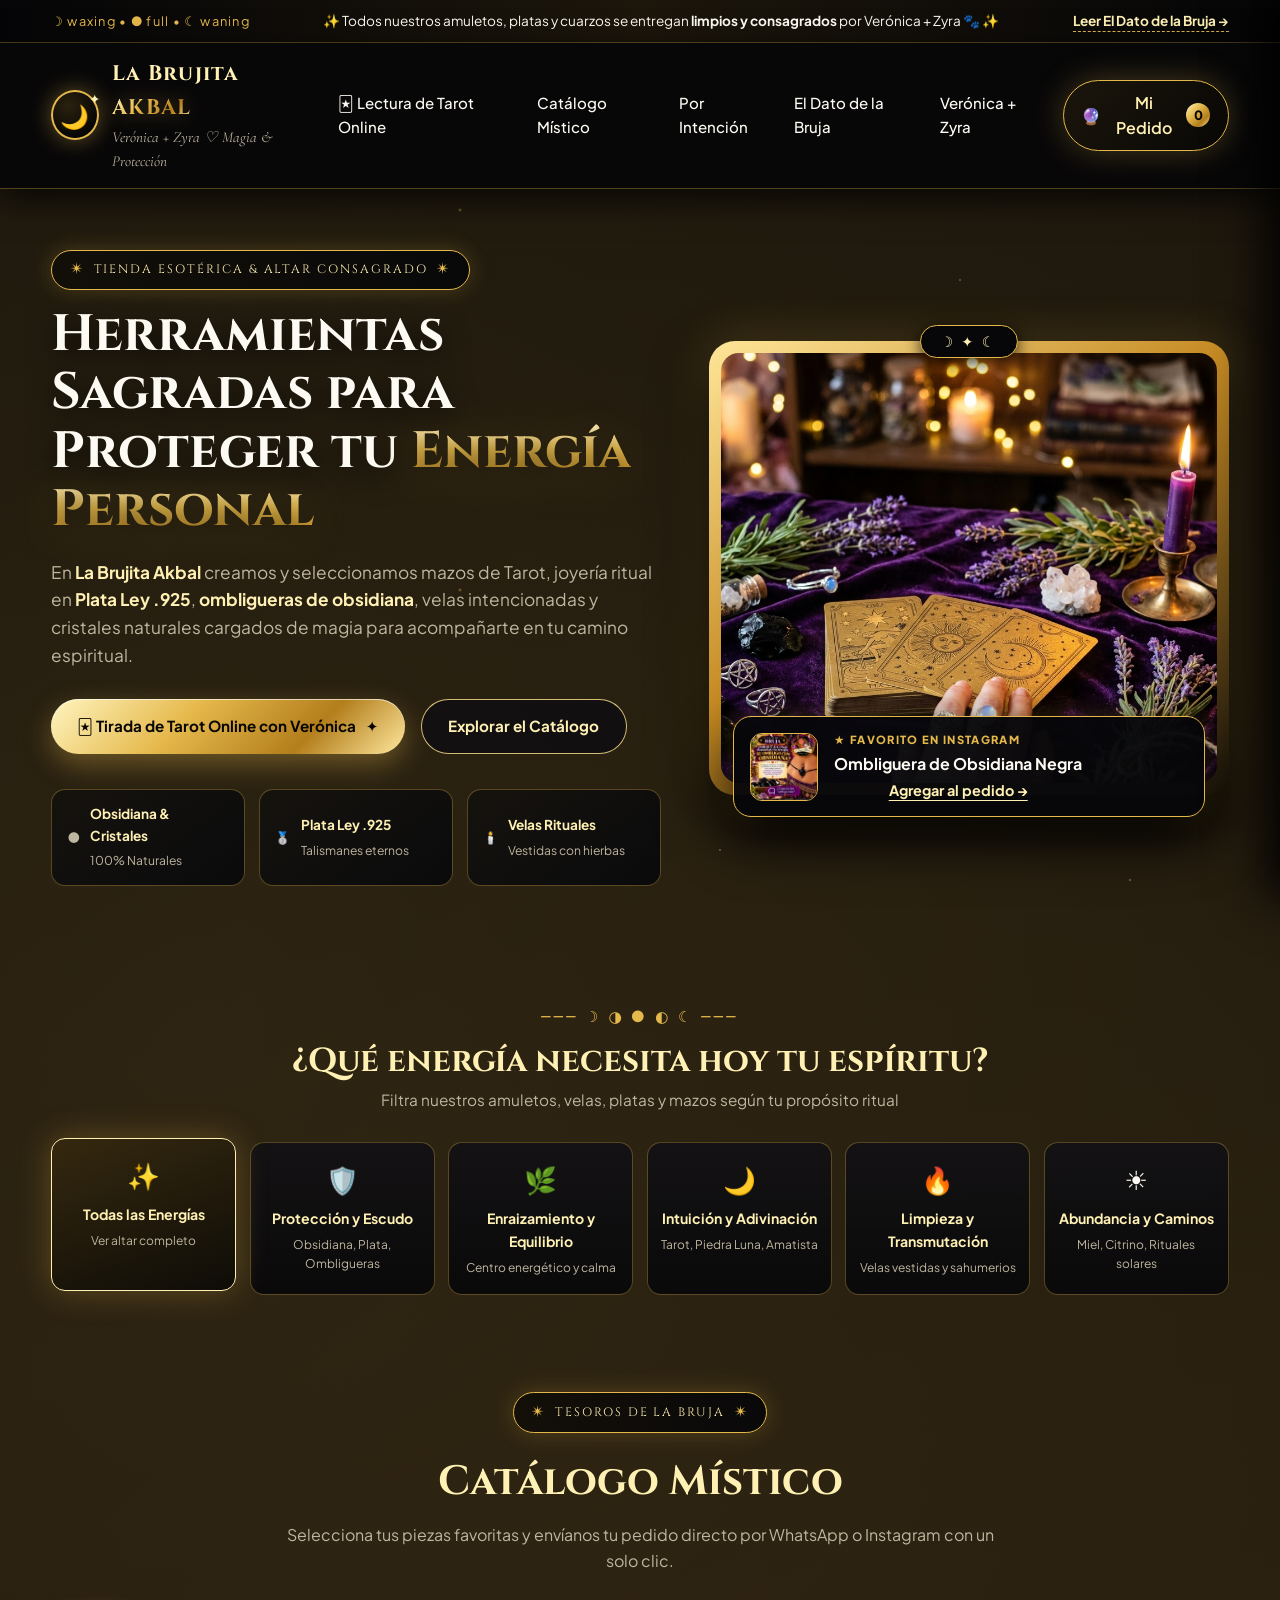
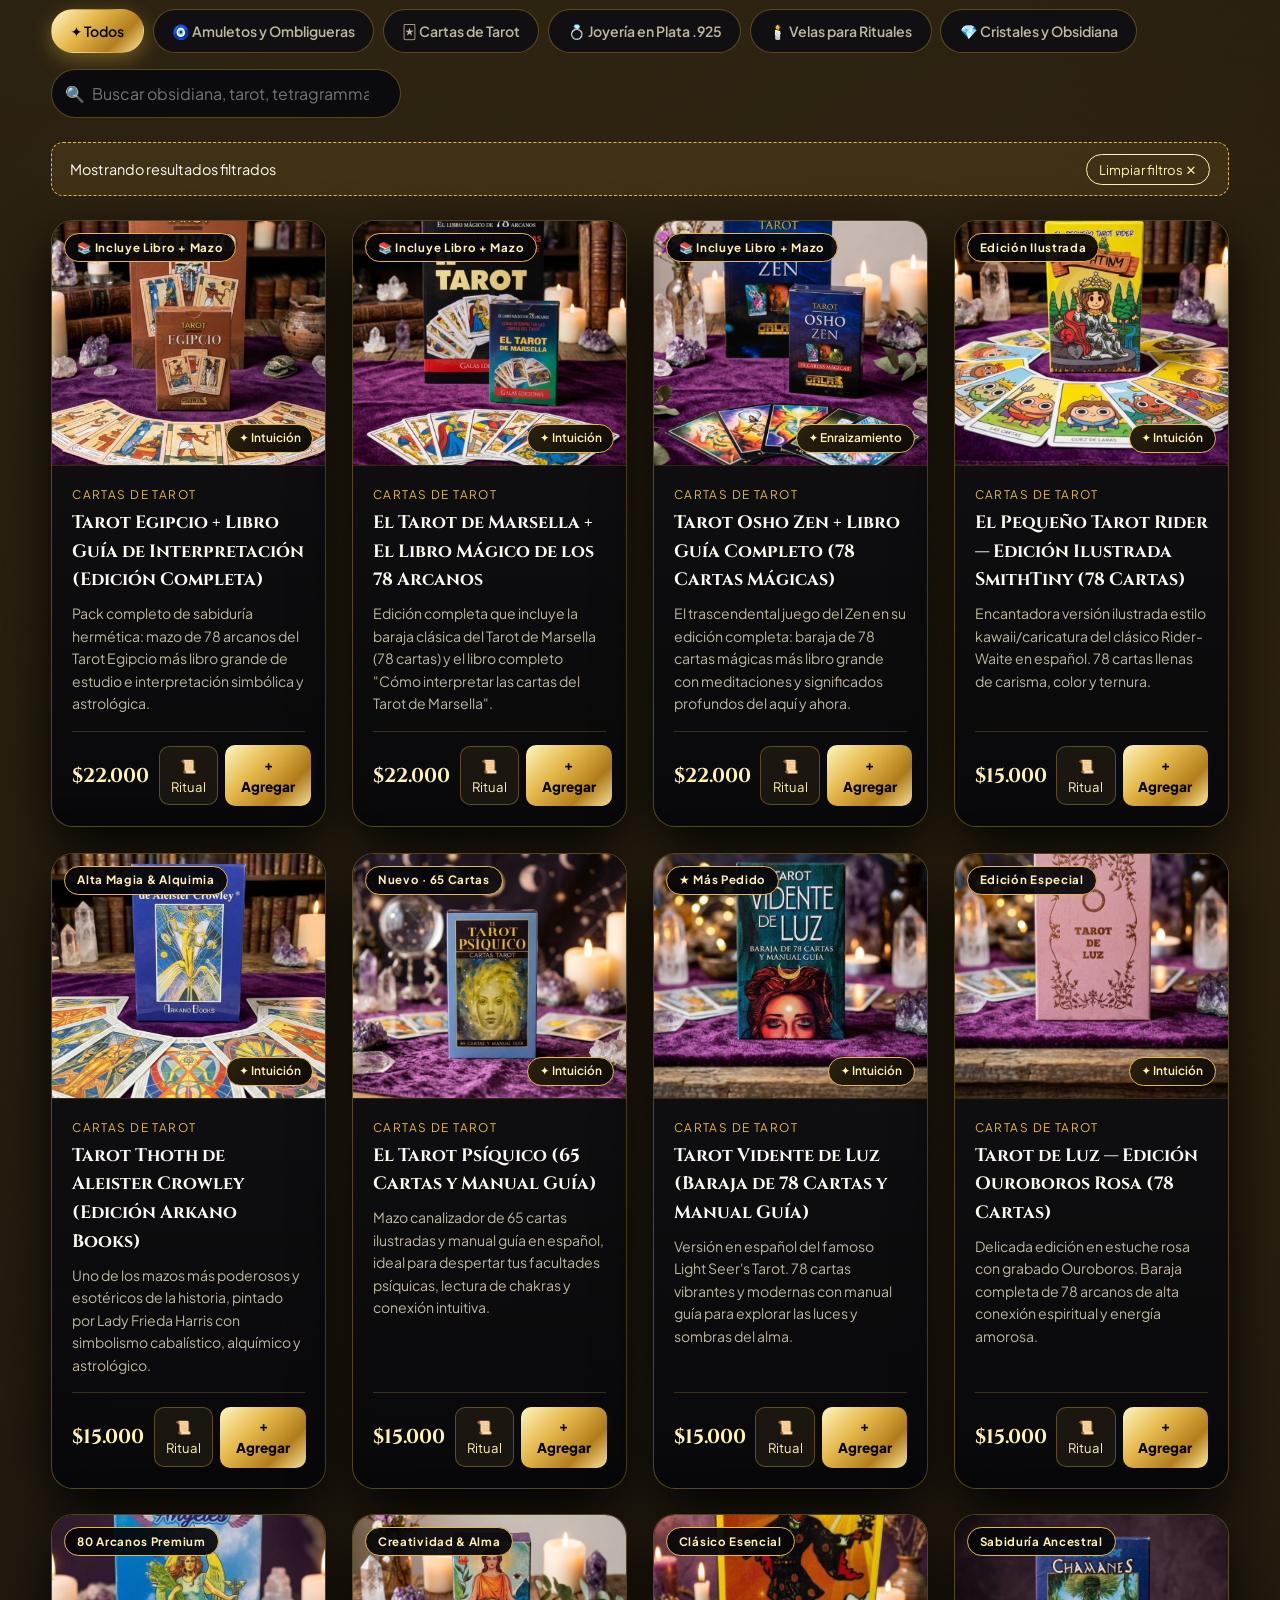
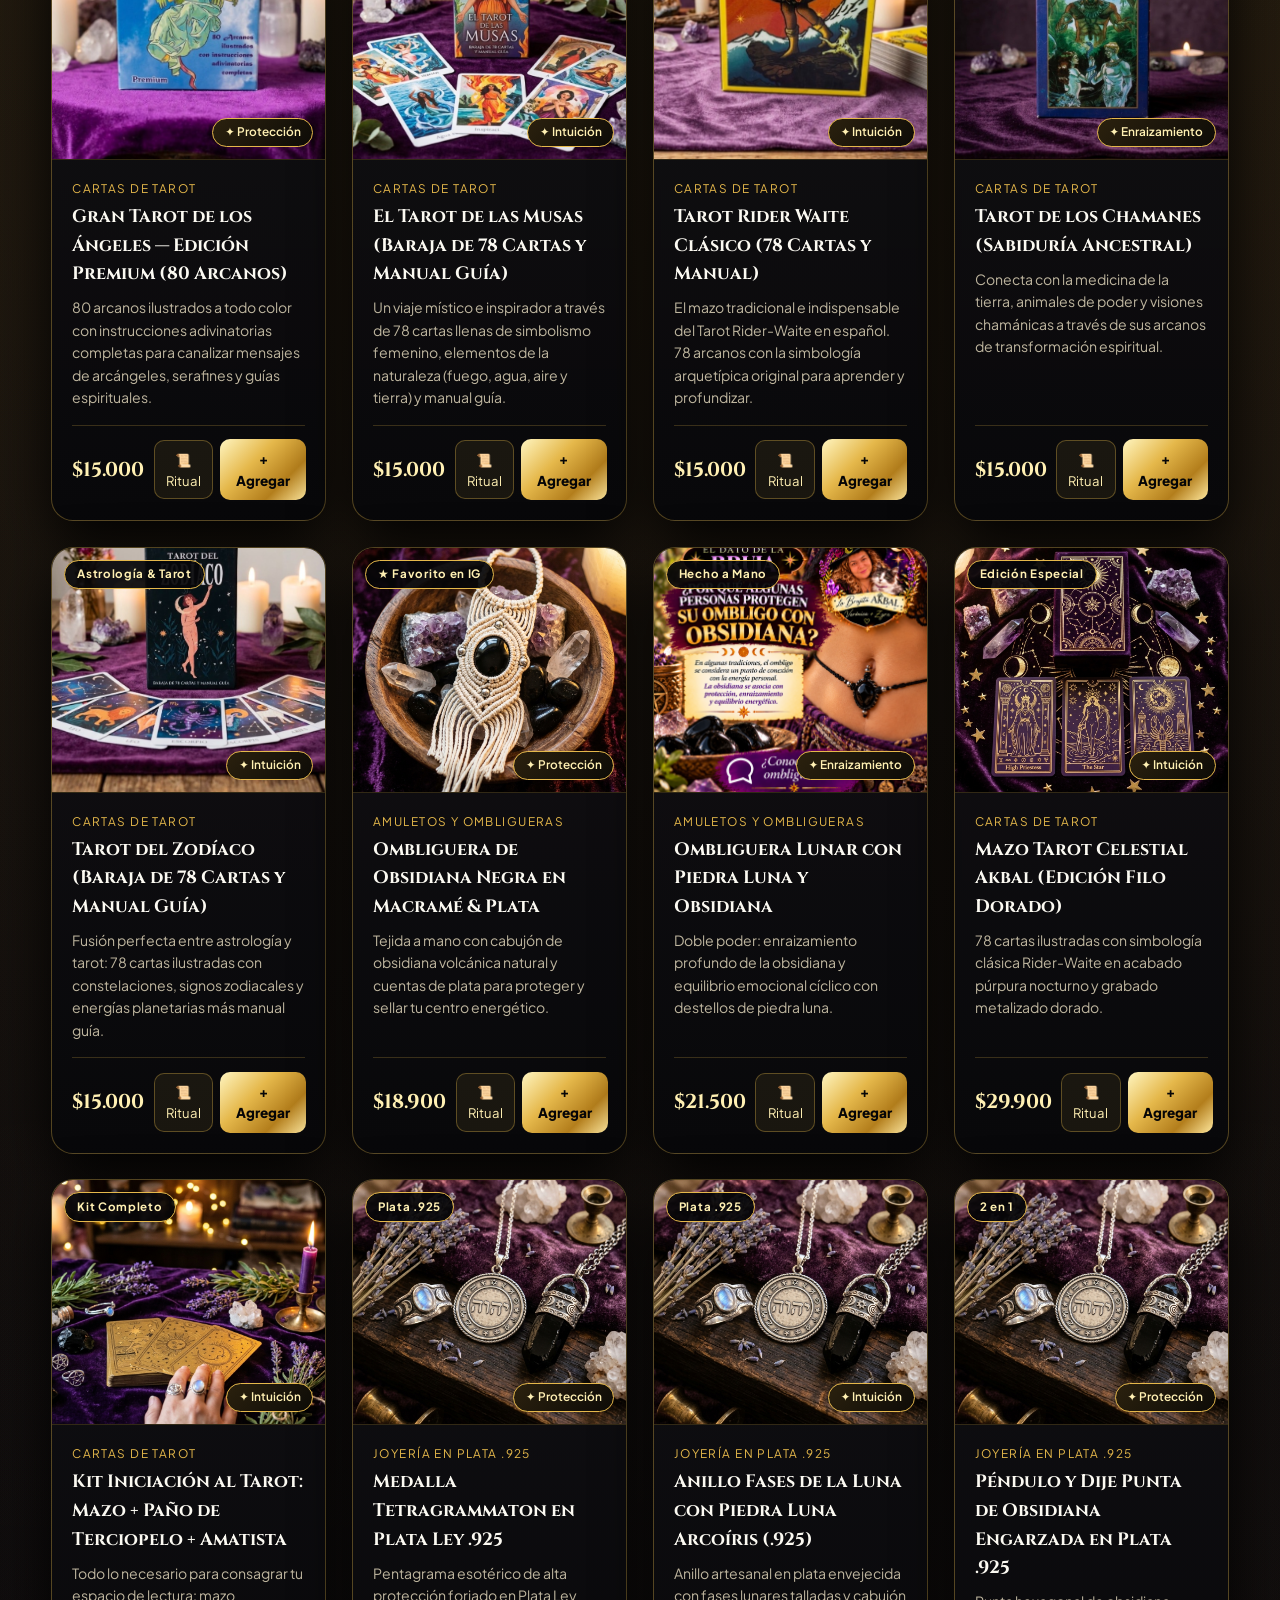
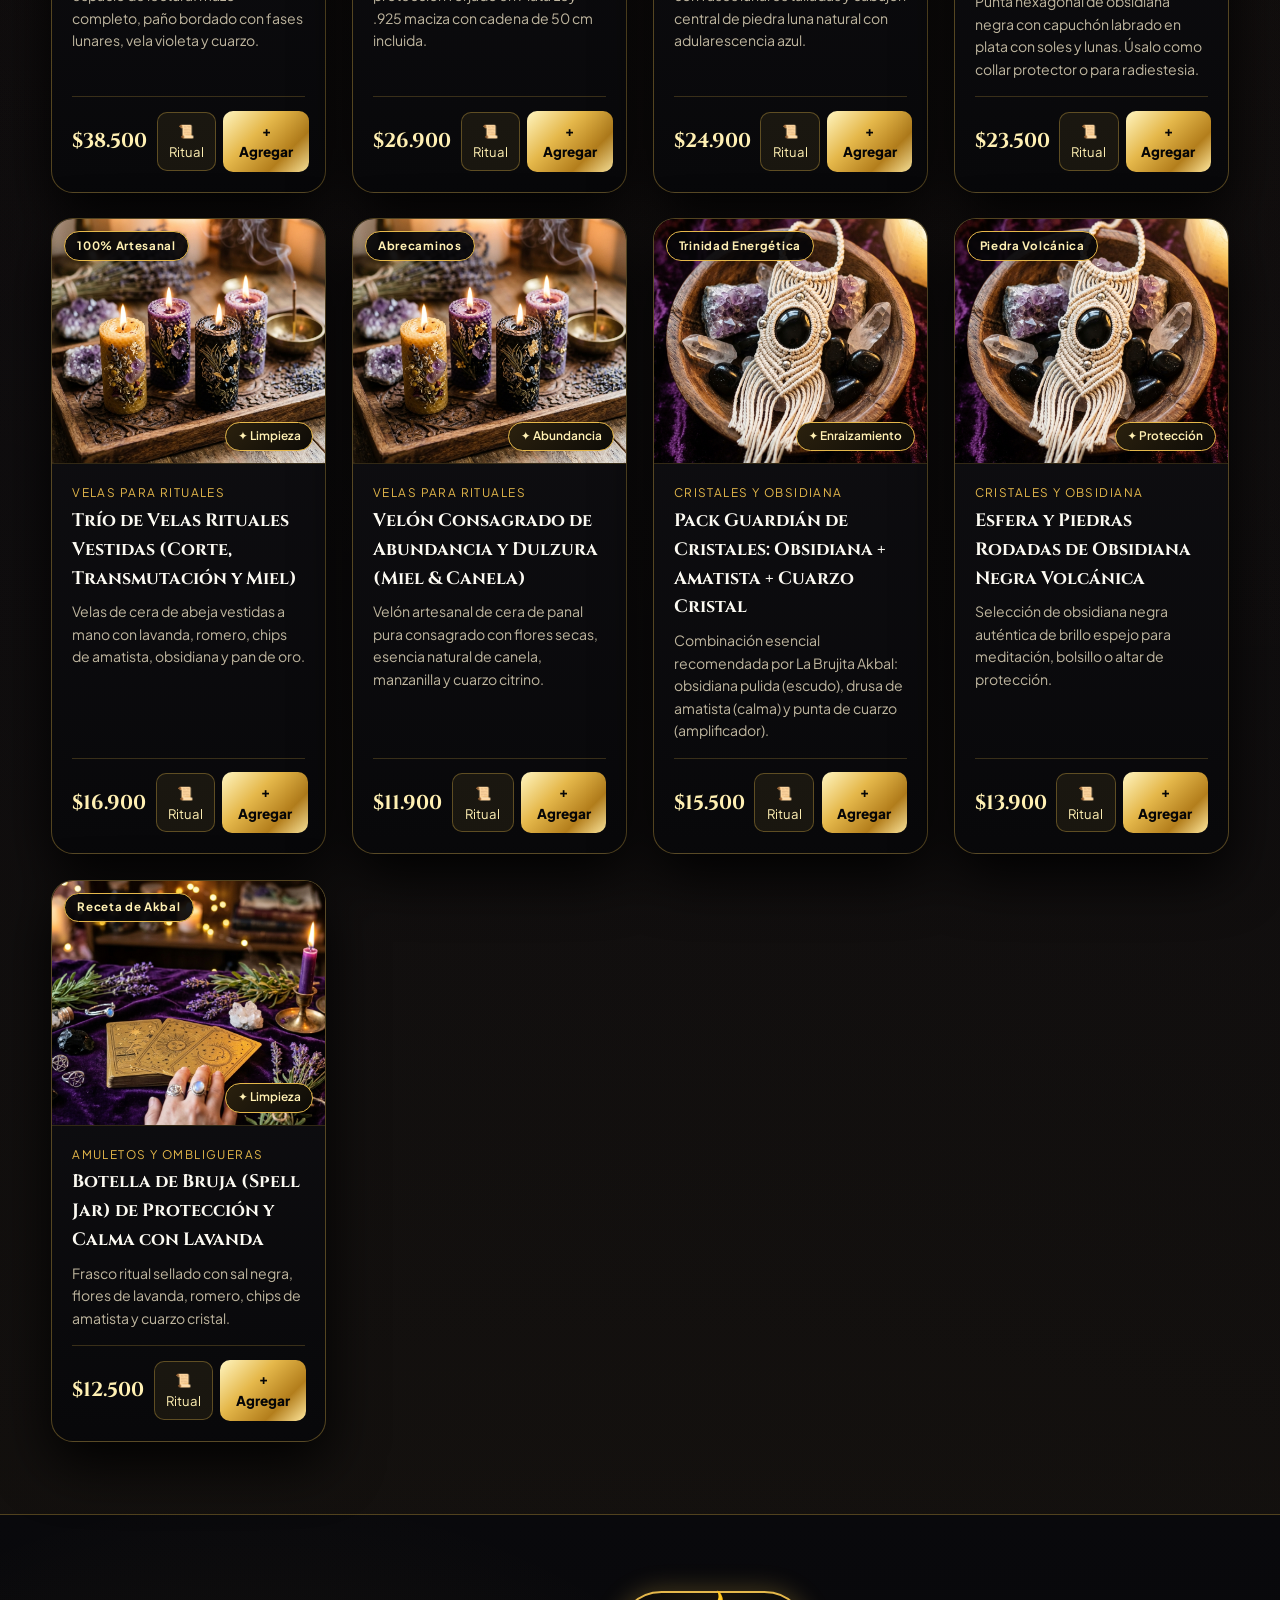
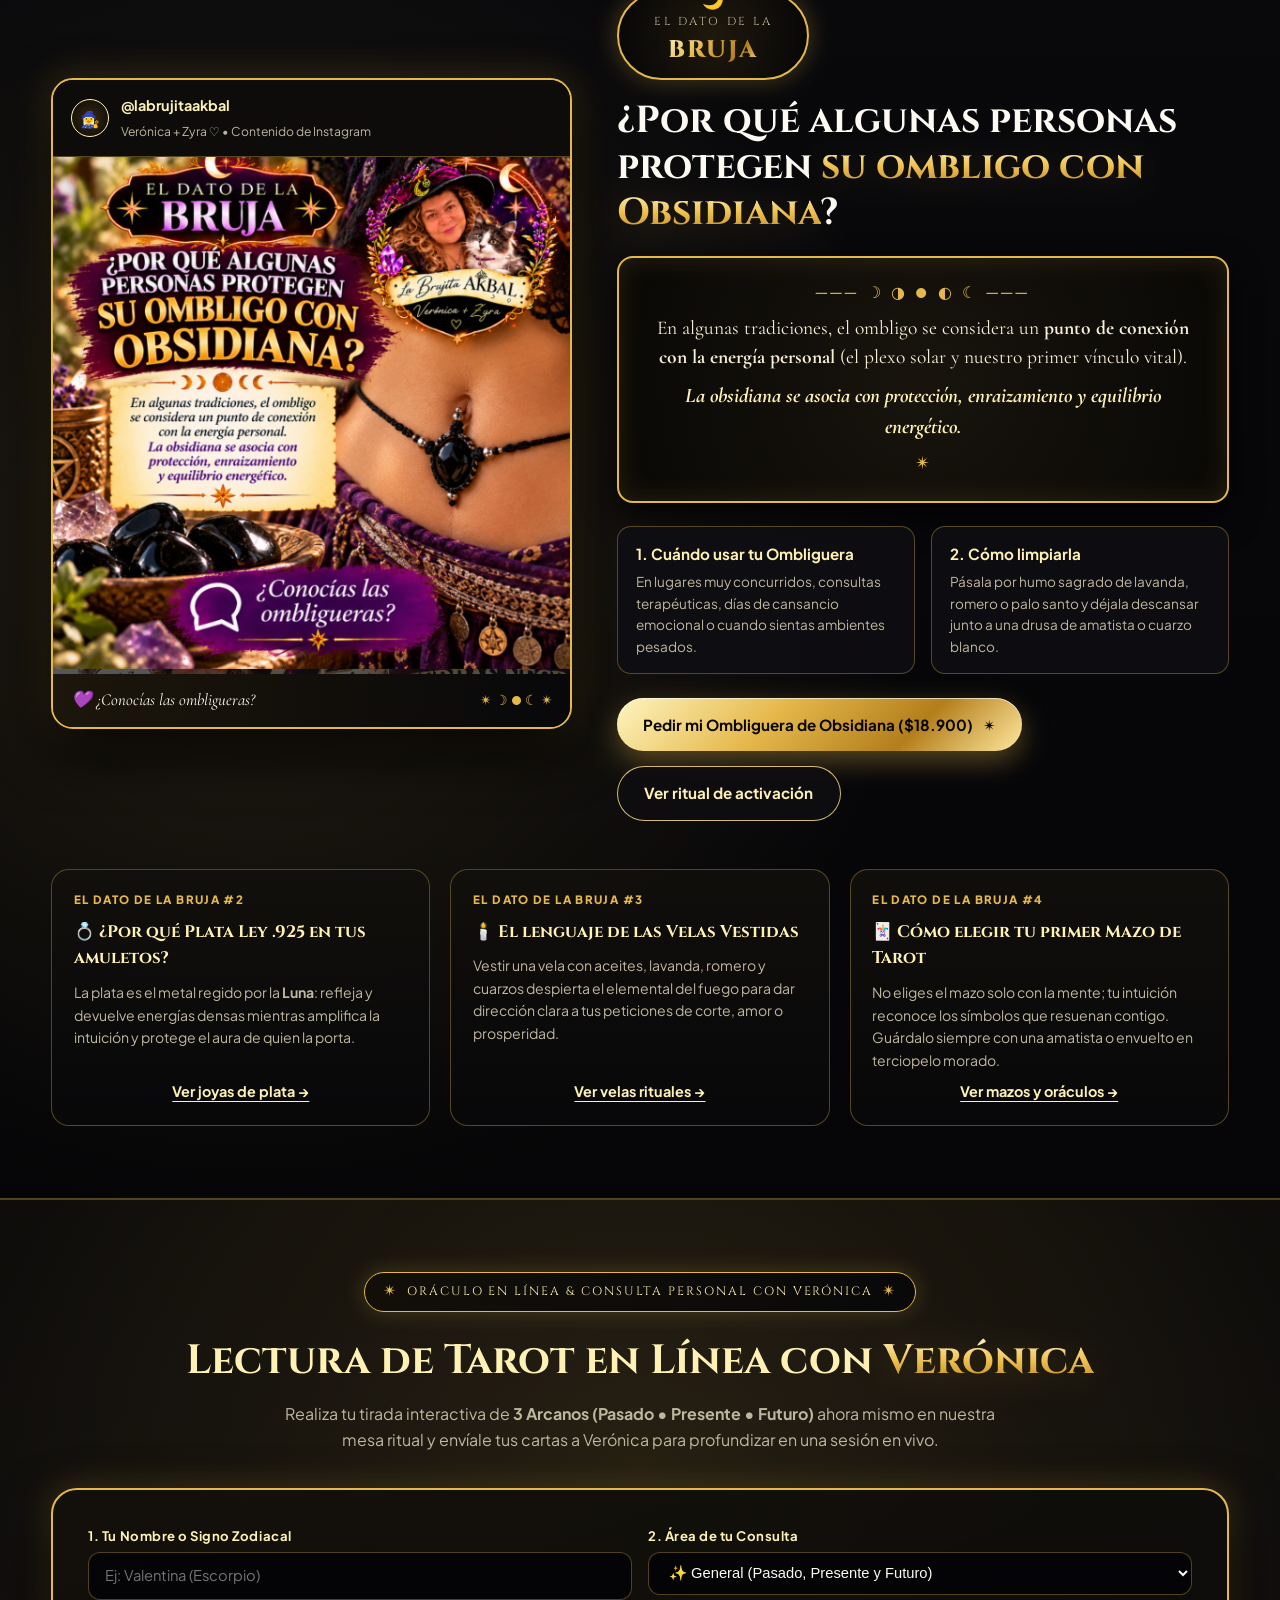
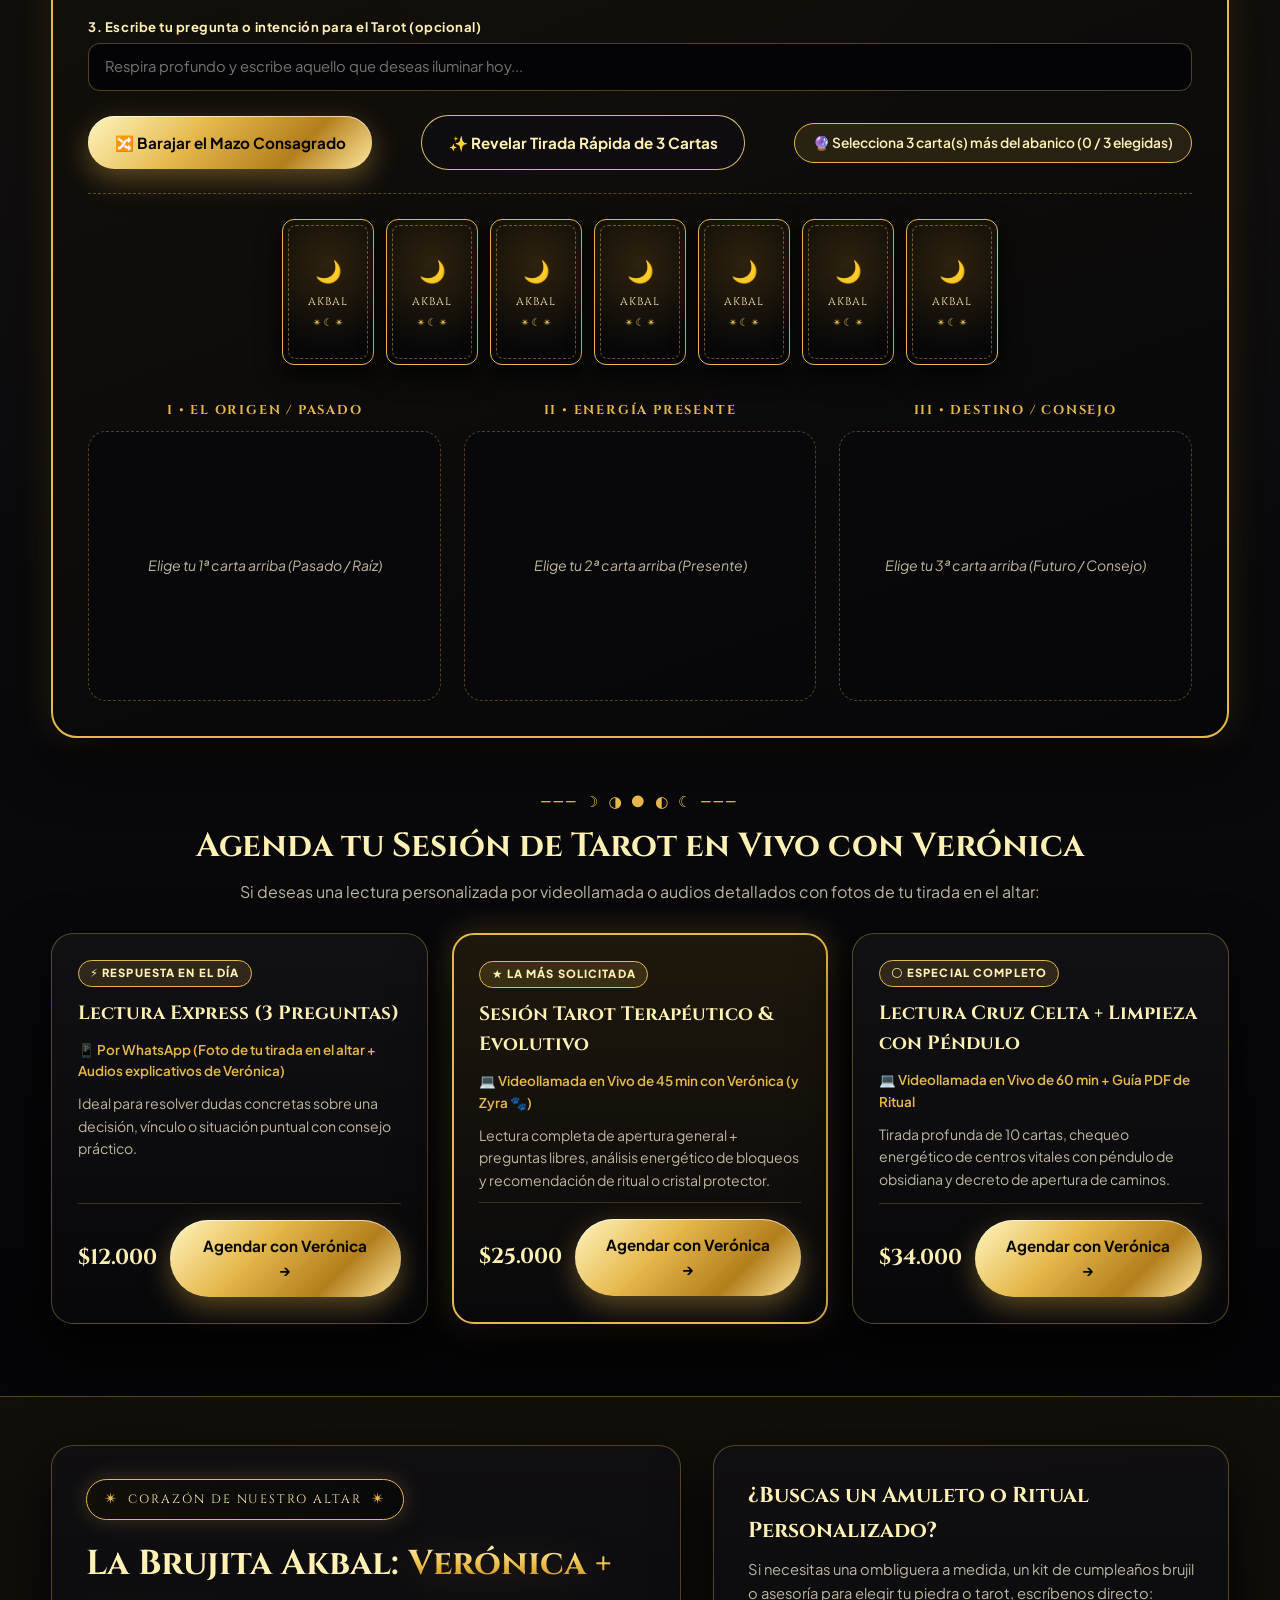
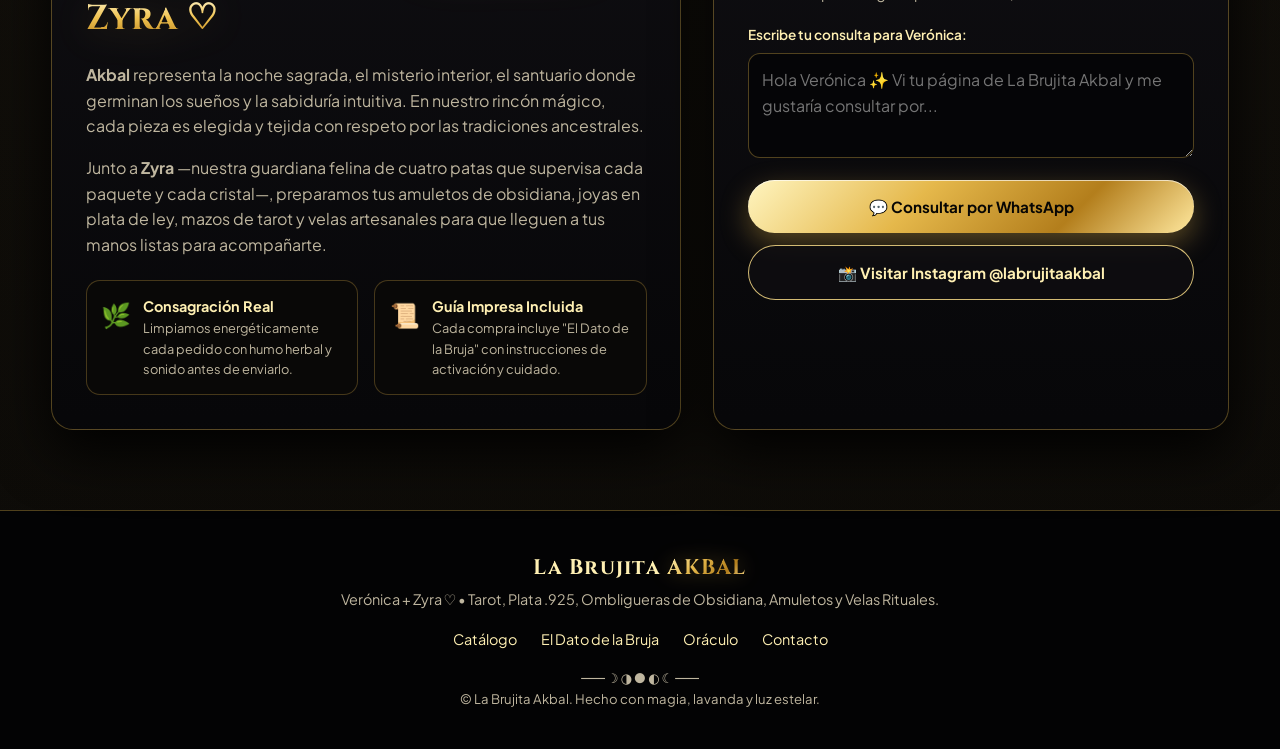
==== commit b65c4ee7: "feat: 3 areas de consulta (General, Trabajo, Amor) con interpretaciones contextuales especializadas " ====
--- a/index.html
+++ b/index.html
@@ -597,10 +597,9 @@
             <div class="tarot-field">
               <label for="tarotSpreadTopic">2. Área de tu Consulta</label>
               <select id="tarotSpreadTopic">
-                <option value="Energía General y Camino Espiritual">✨ Energía General y Camino Espiritual</option>
-                <option value="Amor, Vínculos y Pareja">💛 Amor, Vínculos y Pareja</option>
-                <option value="Trabajo, Abundancia y Proyectos">☀️ Trabajo, Abundancia y Proyectos</option>
-                <option value="Protección, Limpieza y Bloqueos">🛡️ Protección, Limpieza y Bloqueos</option>
+                <option value="General (Pasado, Presente y Futuro)">✨ General (Pasado, Presente y Futuro)</option>
+                <option value="Trabajo, Proyectos y Abundancia">☀️ Trabajo, Proyectos y Abundancia</option>
+                <option value="Amor, Vínculos Emocionales y Pareja">💛 Amor, Vínculos Emocionales y Pareja</option>
               </select>
             </div>
             <div class="tarot-field tarot-field--wide">
@@ -656,9 +655,6 @@
             <div class="synthesis-actions">
               <button class="btn btn--gold" id="openLiveVideoBtn" style="font-size: 1rem; padding: 1rem 1.8rem;">
                 <span>📹 Continuar con Lectura Detallada por Videollamada con Verónica ($25.000)</span>
-              </button>
-              <button class="btn btn--outline" id="sendReadingToVeronicaBtn">
-                <span>💬 Enviar tirada express a Verónica por WhatsApp (Gratis)</span>
               </button>
               <button class="btn btn--outline" id="resetReadingBtn">
                 <span>🔄 Realizar Nueva Tirada</span>
@@ -948,7 +944,7 @@
         </div>
         <div class="form-group">
           <label for="whatsappPhoneConfig">WhatsApp de la tienda (editable)</label>
-          <input type="text" id="whatsappPhoneConfig" value="56912345678" title="Puedes cambiar este número al WhatsApp real de La Brujita Akbal" />
+          <input type="text" id="whatsappPhoneConfig" value="56956823670" title="Puedes cambiar este número al WhatsApp real de La Brujita Akbal" />
         </div>
 
         <button class="btn btn--gold btn--full" id="checkoutWhatsappBtn">
--- a/styles.css
+++ b/styles.css
@@ -1794,6 +1794,116 @@
   color: var(--gold-light);
 }
 
+/* =========================================================
+   EFECTO VISUAL DE BARAJADO Y MEZCLA DE ARCANOS (SHUFFLE)
+   ========================================================= */
+.tarot-fan-container.shuffling {
+  pointer-events: none;
+  position: relative;
+}
+
+.tarot-fan-container.shuffling::after {
+  content: '✨ Mezclando energías y barajando los Arcanos... ✨';
+  position: absolute;
+  bottom: -2.2rem;
+  left: 50%;
+  transform: translateX(-50%);
+  font-family: var(--font-display);
+  font-size: 0.88rem;
+  letter-spacing: 0.12em;
+  color: var(--gold-light);
+  white-space: nowrap;
+  animation: pulseShuffleText 0.75s ease-in-out infinite alternate;
+}
+
+@keyframes pulseShuffleText {
+  0% { opacity: 0.55; text-shadow: 0 0 4px rgba(229, 184, 75, 0.3); }
+  100% { opacity: 1; text-shadow: 0 0 16px rgba(229, 184, 75, 0.95); }
+}
+
+.fan-card.shuffling-card {
+  animation: tarotShuffleMotion 1.28s cubic-bezier(0.42, 0.08, 0.28, 0.96) forwards;
+  pointer-events: none !important;
+  will-change: transform, box-shadow;
+  border-color: var(--gold-light) !important;
+}
+
+@keyframes tarotShuffleMotion {
+  0% {
+    transform: translate(0, 0) rotate(0deg) scale(1);
+    box-shadow: 0 10px 24px rgba(0, 0, 0, 0.85);
+  }
+  /* 1. Las cartas vuelan al centro de la mesa formando un mazo único compacto */
+  18% {
+    transform: translate(var(--dx, 0px), var(--dy, 0px)) rotate(var(--rot, 0deg)) scale(1.02);
+    box-shadow: 0 14px 30px rgba(229, 184, 75, 0.5);
+  }
+  /* 2. El mazo se corta y divide en 2 paquetes (izquierda y derecha) */
+  36% {
+    transform: translate(calc(var(--dx, 0px) + (var(--side, 1) * 72px)), calc(var(--dy, 0px) - 20px))
+               rotate(calc(var(--side, 1) * 14deg))
+               scale(1.05);
+    box-shadow: 0 18px 36px rgba(229, 184, 75, 0.65);
+  }
+  /* 3. Barajado americano / Cascada: se cruzan e intercalan en el aire */
+  54% {
+    transform: translate(calc(var(--dx, 0px) - (var(--side, 1) * 50px)), calc(var(--dy, 0px) - 8px))
+               rotate(calc(var(--side, 1) * -8deg))
+               scale(1.03);
+    box-shadow: 0 16px 32px rgba(229, 184, 75, 0.75);
+  }
+  /* 4. Segundo corte y floreo en el aire */
+  70% {
+    transform: translate(calc(var(--dx, 0px) + (var(--side, 1) * 42px)), calc(var(--dy, 0px) - 24px))
+               rotate(calc(var(--side, 1) * 10deg))
+               scale(1.04);
+  }
+  /* 5. Choque de unión en el centro con resplandor dorado místico */
+  85% {
+    transform: translate(var(--dx, 0px), var(--dy, 0px)) rotate(0deg) scale(1.08);
+    box-shadow: 0 0 40px rgba(229, 184, 75, 1), 0 0 70px rgba(212, 160, 23, 0.65);
+  }
+  /* 6. Despliegue elástico de regreso al abanico */
+  100% {
+    transform: translate(0, 0) rotate(0deg) scale(1);
+    box-shadow: 0 10px 24px rgba(0, 0, 0, 0.85);
+  }
+}
+
+/* Efecto de asentamiento suave al desplegarse tras barajar */
+.fan-card.just-shuffled {
+  animation: fanCardSettle 0.45s cubic-bezier(0.34, 1.56, 0.64, 1) backwards;
+  animation-delay: var(--settle-delay, 0s);
+}
+
+@keyframes fanCardSettle {
+  0% {
+    opacity: 0;
+    transform: translateY(-20px) scale(0.88);
+  }
+  100% {
+    opacity: 1;
+    transform: translateY(0) scale(1);
+  }
+}
+
+#shuffleDeckBtn.btn--shuffling {
+  opacity: 0.75;
+  pointer-events: none;
+}
+
+#shuffleDeckBtn:disabled,
+#shuffleDeckBtn.is-shuffled-done {
+  opacity: 0.65;
+  cursor: default;
+  pointer-events: none !important;
+  background: rgba(35, 28, 12, 0.85) !important;
+  color: var(--gold-light) !important;
+  border: 1px solid rgba(229, 184, 75, 0.4) !important;
+  box-shadow: none !important;
+  transform: none !important;
+}
+
 /* 3 Posiciones de la Tirada */
 .tarot-spread-slots {
   display: grid;
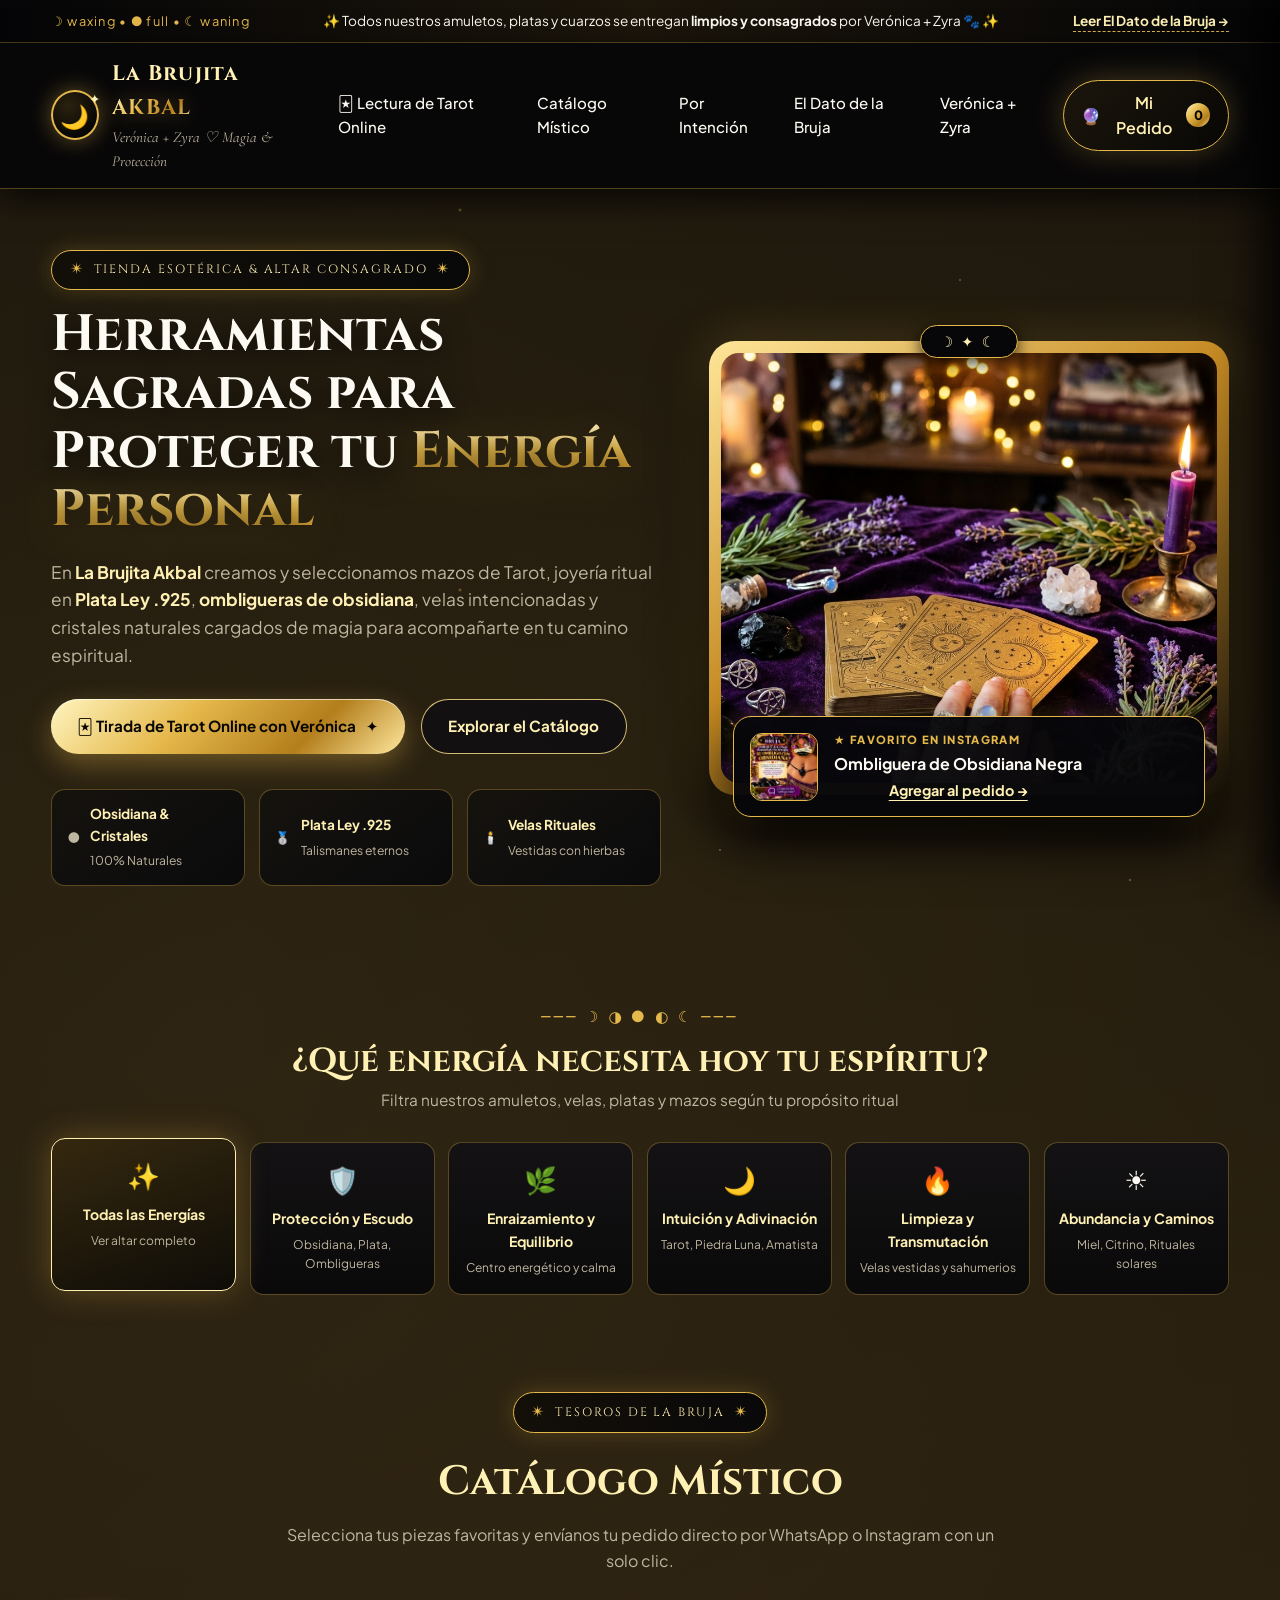
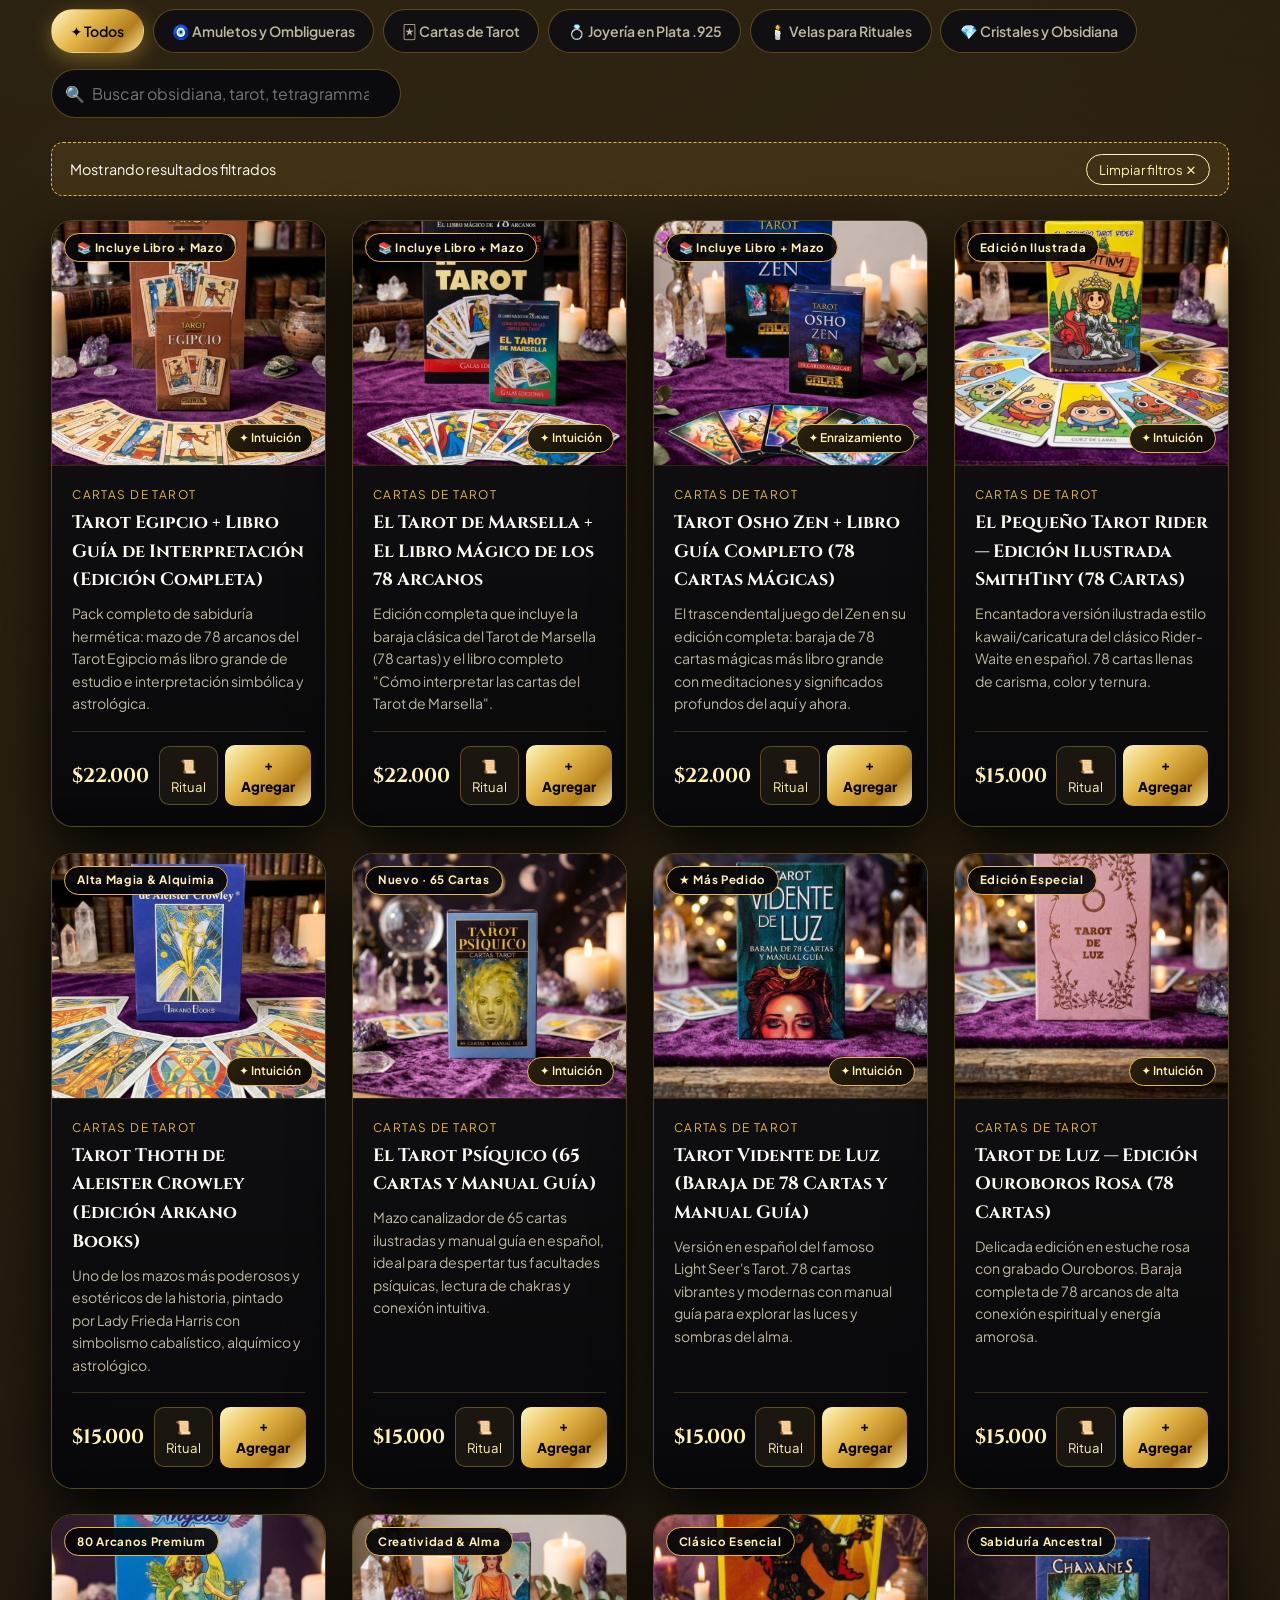
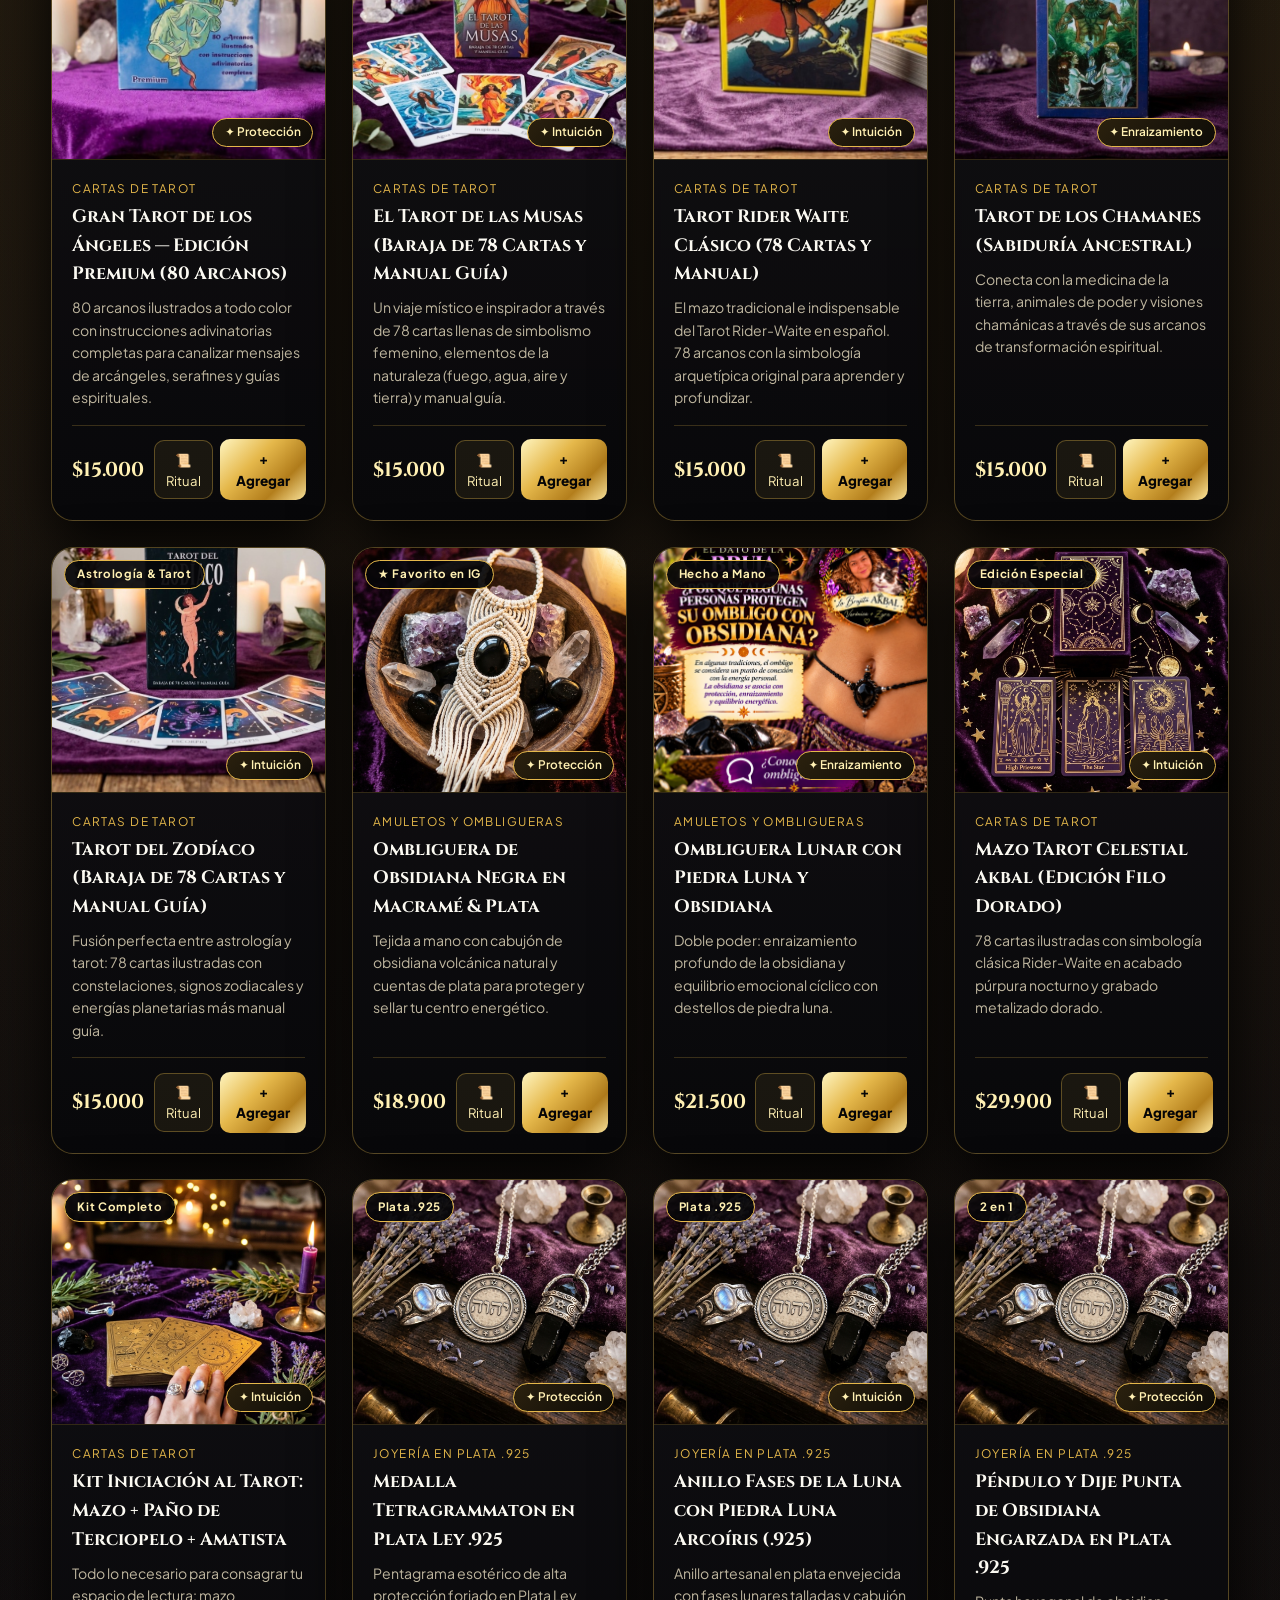
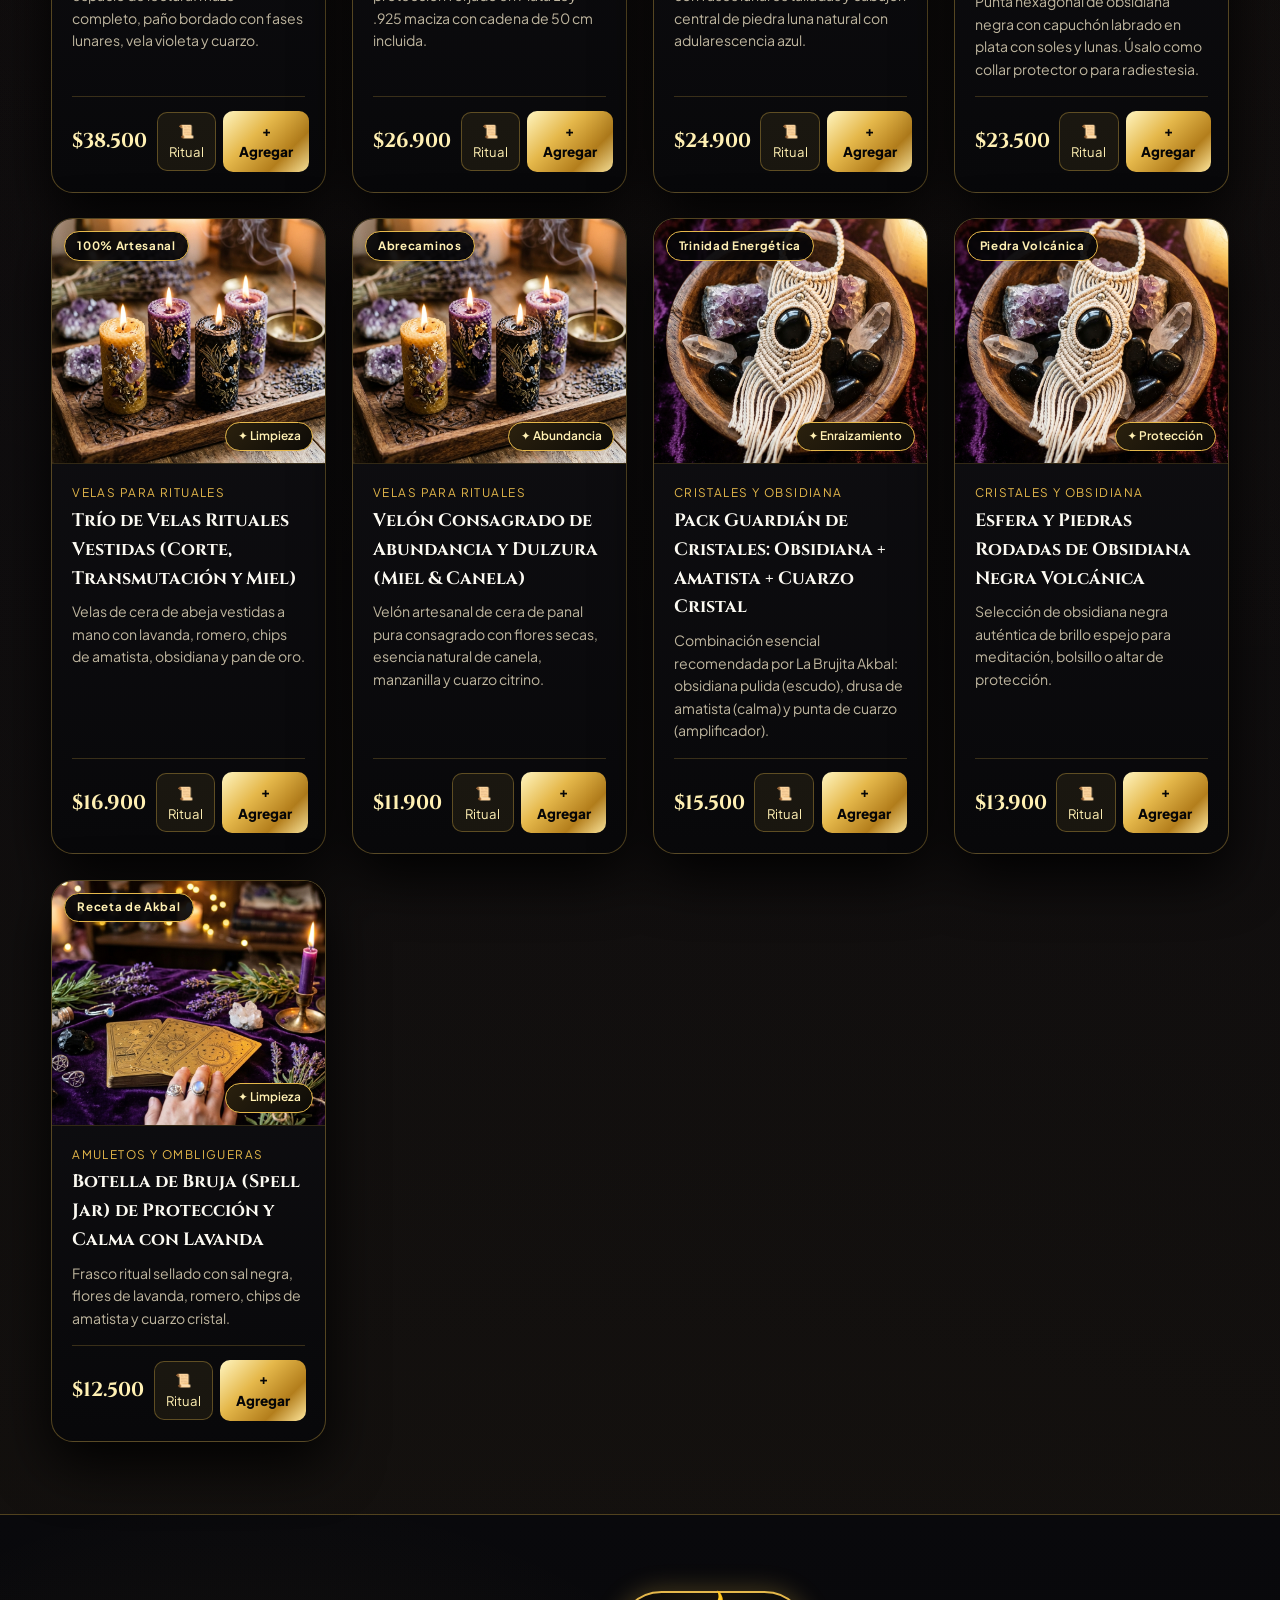
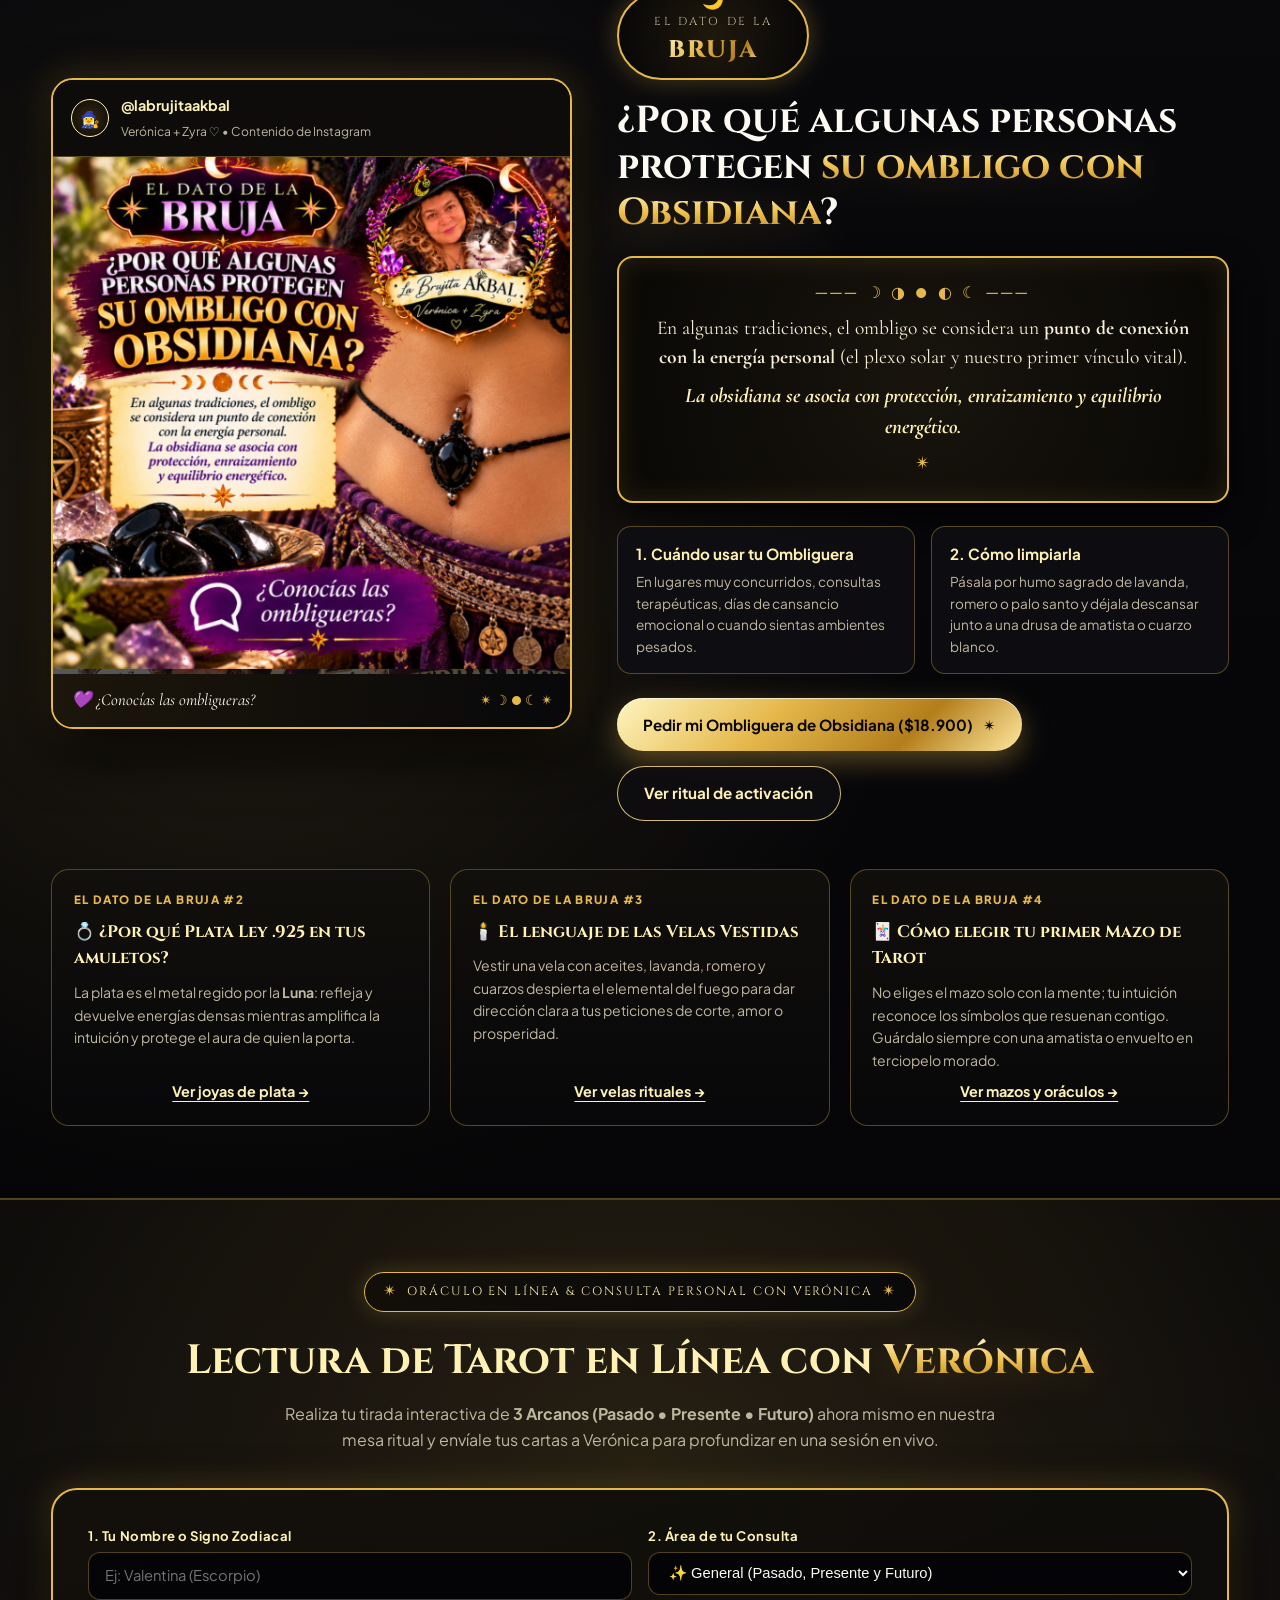
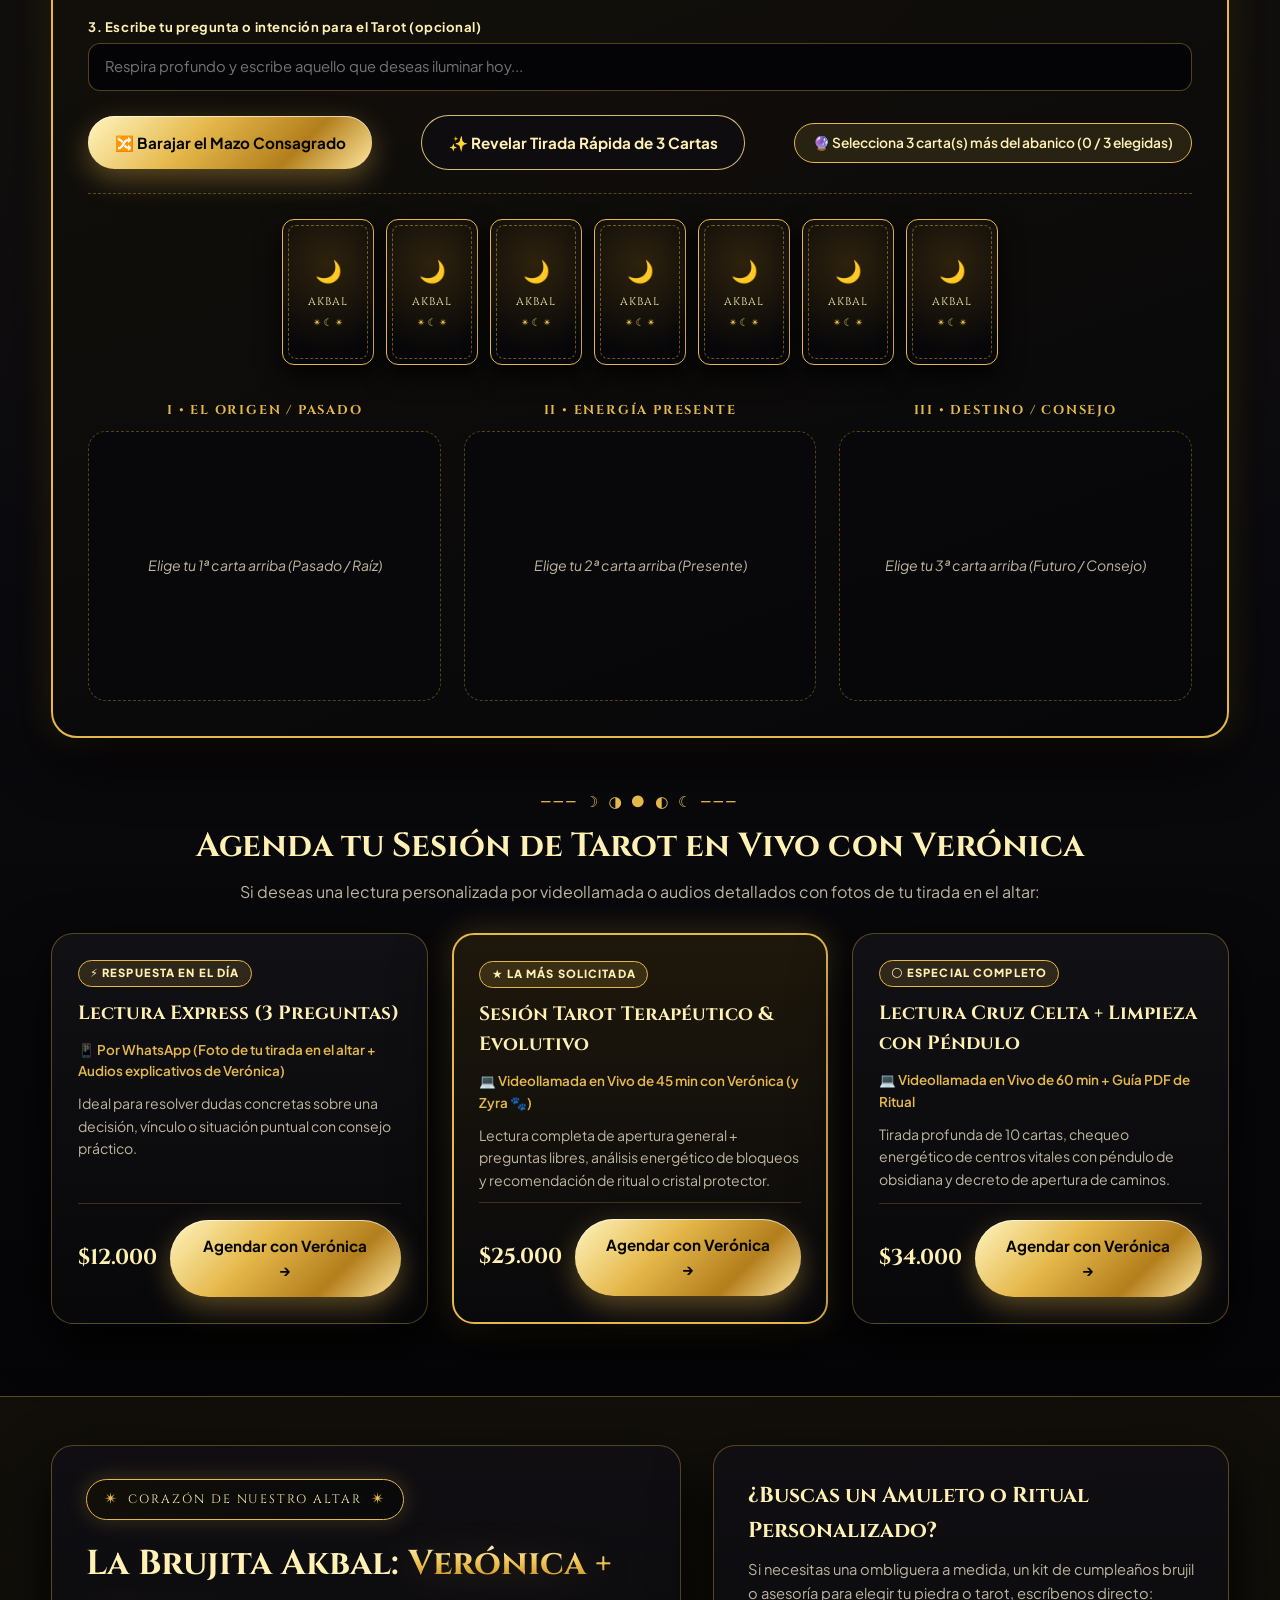
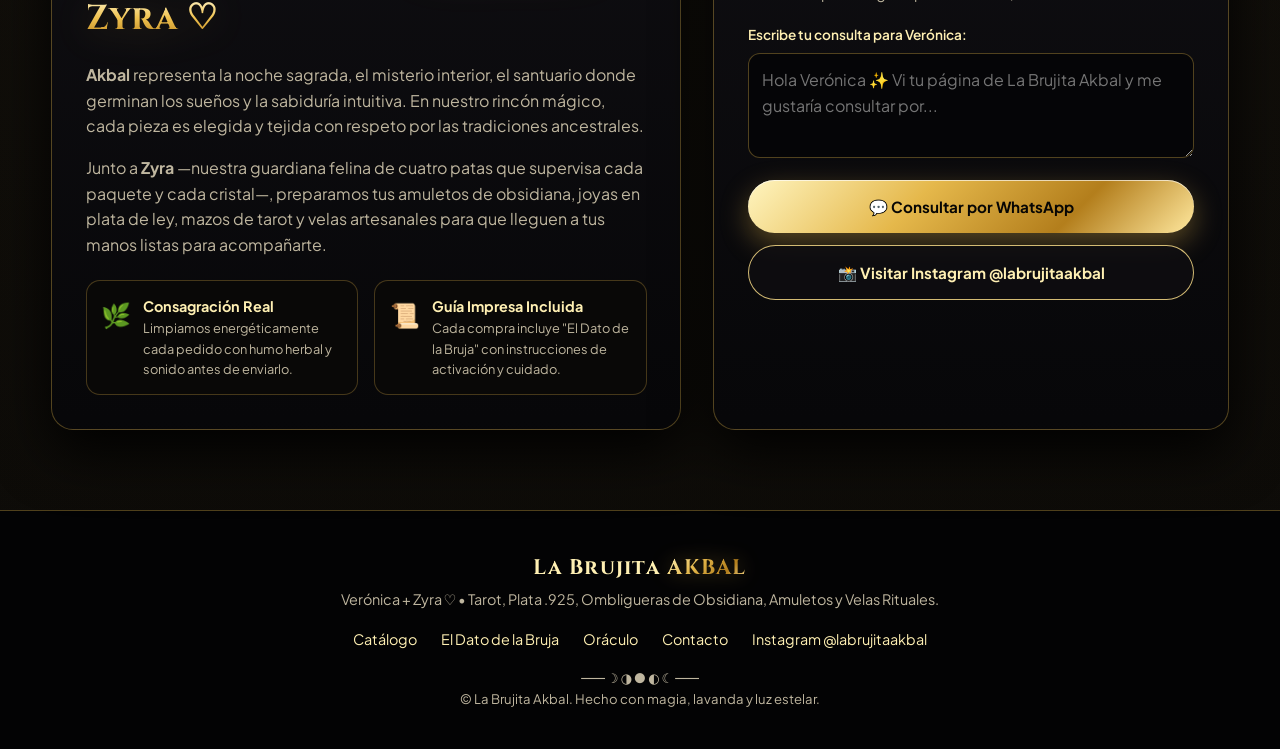
==== commit 179ca5ac: "fix: corregir desbordamiento de campos en movil y enlazar instagram oficial @labrujitaakbal" ====
--- a/index.html
+++ b/index.html
@@ -483,7 +483,9 @@
               <div class="ig-frame__header">
                 <div class="ig-frame__avatar">🧙‍♀️</div>
                 <div>
-                  <strong>@labrujitaakbal</strong>
+                  <a href="https://www.instagram.com/labrujitaakbal/" target="_blank" rel="noopener noreferrer" style="color: inherit; text-decoration: none;">
+                    <strong>@labrujitaakbal</strong>
+                  </a>
                   <span>Verónica + Zyra ♡ • Contenido de Instagram</span>
                 </div>
               </div>
@@ -671,13 +673,16 @@
               </div>
               <div class="video-call-panel__controls">
                 <button class="btn btn--gold" id="shareVideoLinkWhatsappBtn">
-                  <span>📲 Avisar a Verónica por WhatsApp que estoy en la Sala</span>
+                  <span>📲 Avisar a Verónica por WhatsApp</span>
                 </button>
+                <a class="btn btn--outline" href="https://wa.me/56956823670?text=Hola%20Ver%C3%B3nica%20%E2%9C%A8%20prefiero%20que%20hagamos%20la%20videollamada%20directa%20por%20WhatsApp" target="_blank" rel="noopener noreferrer" style="border-color: #25d366; color: #25d366;">
+                  <span>💬 Cambiar a WhatsApp Video</span>
+                </a>
                 <a class="btn btn--outline" id="openExternalVideoRoomBtn" target="_blank" rel="noopener noreferrer" title="Abrir en pantalla completa o pestaña nueva">
                   <span>↗ Pantalla Completa</span>
                 </a>
                 <button class="btn btn--outline" id="closeVideoRoomBtn">
-                  <span>✕ Cerrar Videollamada</span>
+                  <span>✕ Cerrar</span>
                 </button>
               </div>
             </div>
@@ -793,7 +798,7 @@
               <button class="btn btn--gold btn--full" id="sendCustomWhatsappBtn">
                 <span>💬 Consultar por WhatsApp</span>
               </button>
-              <a href="https://instagram.com" target="_blank" rel="noopener noreferrer" class="btn btn--outline btn--full">
+              <a href="https://www.instagram.com/labrujitaakbal/" target="_blank" rel="noopener noreferrer" class="btn btn--outline btn--full">
                 <span>📸 Visitar Instagram @labrujitaakbal</span>
               </a>
             </div>
@@ -815,6 +820,7 @@
         <a href="#dato-bruja">El Dato de la Bruja</a>
         <a href="#oraculo">Oráculo</a>
         <a href="#nosotras">Contacto</a>
+        <a href="https://www.instagram.com/labrujitaakbal/" target="_blank" rel="noopener noreferrer">Instagram @labrujitaakbal</a>
       </div>
       <div class="footer__copy">
         <span>─── ☽ ◑ ● ◐ ☾ ───</span>
@@ -953,7 +959,9 @@
         <button class="btn btn--outline btn--full" id="copyOrderInstagramBtn">
           <span>📋 Copiar Pedido para Instagram DM</span>
         </button>
-        <p class="copy-feedback" id="copyFeedbackMsg" hidden>¡Pedido copiado! Pégalo en el DM de @labrujitaakbal 💜</p>
+        <p class="copy-feedback" id="copyFeedbackMsg" hidden>
+          ¡Pedido copiado! <a href="https://www.instagram.com/labrujitaakbal/" target="_blank" rel="noopener noreferrer" style="color: var(--gold-light); text-decoration: underline;">Abrir DM de @labrujitaakbal 💜</a>
+        </p>
       </div>
     </div>
   </aside>
--- a/styles.css
+++ b/styles.css
@@ -1669,19 +1669,30 @@
   padding: 2.2rem;
   box-shadow: var(--shadow-mystic), var(--shadow-gold);
   margin-bottom: 3.2rem;
+  box-sizing: border-box;
+  width: 100%;
+  max-width: 100%;
+  overflow: hidden;
 }
 
 .tarot-setup-grid {
   display: grid;
-  grid-template-columns: 1fr 1fr;
+  grid-template-columns: minmax(0, 1fr) minmax(0, 1fr);
   gap: 1rem;
   margin-bottom: 1.5rem;
+  width: 100%;
+  max-width: 100%;
+  box-sizing: border-box;
 }
 
 .tarot-field {
   display: flex;
   flex-direction: column;
   gap: 0.35rem;
+  width: 100%;
+  max-width: 100%;
+  min-width: 0;
+  box-sizing: border-box;
 }
 
 .tarot-field--wide {
@@ -1693,10 +1704,16 @@
   font-weight: 700;
   letter-spacing: 0.04em;
   color: var(--gold-light);
+  white-space: normal;
+  word-break: break-word;
 }
 
 .tarot-field input,
 .tarot-field select {
+  box-sizing: border-box;
+  width: 100%;
+  max-width: 100%;
+  min-width: 0;
   background: rgba(5, 5, 7, 0.95);
   border: 1px solid var(--border-gold);
   border-radius: 12px;
@@ -2128,7 +2145,7 @@
   .tarot-spread-slots,
   .sessions-grid,
   .tarot-setup-grid {
-    grid-template-columns: 1fr;
+    grid-template-columns: minmax(0, 1fr);
   }
 }
 
@@ -2446,6 +2463,12 @@
     padding: 1rem 0.85rem;
   }
 
+  .tarot-altar-box {
+    padding: 1.25rem 1rem;
+    border-radius: 20px;
+    margin-bottom: 2.2rem;
+  }
+
   .tarot-deck-controls {
     flex-direction: column;
     align-items: stretch;
@@ -2487,6 +2510,17 @@
   .top-banner__inner {
     justify-content: center;
     gap: 0.4rem;
+  }
+
+  .tarot-altar-box {
+    padding: 1.05rem 0.85rem;
+    border-radius: 18px;
+  }
+
+  .tarot-field input,
+  .tarot-field select {
+    padding: 0.65rem 0.8rem;
+    font-size: 0.88rem;
   }
 }
 
